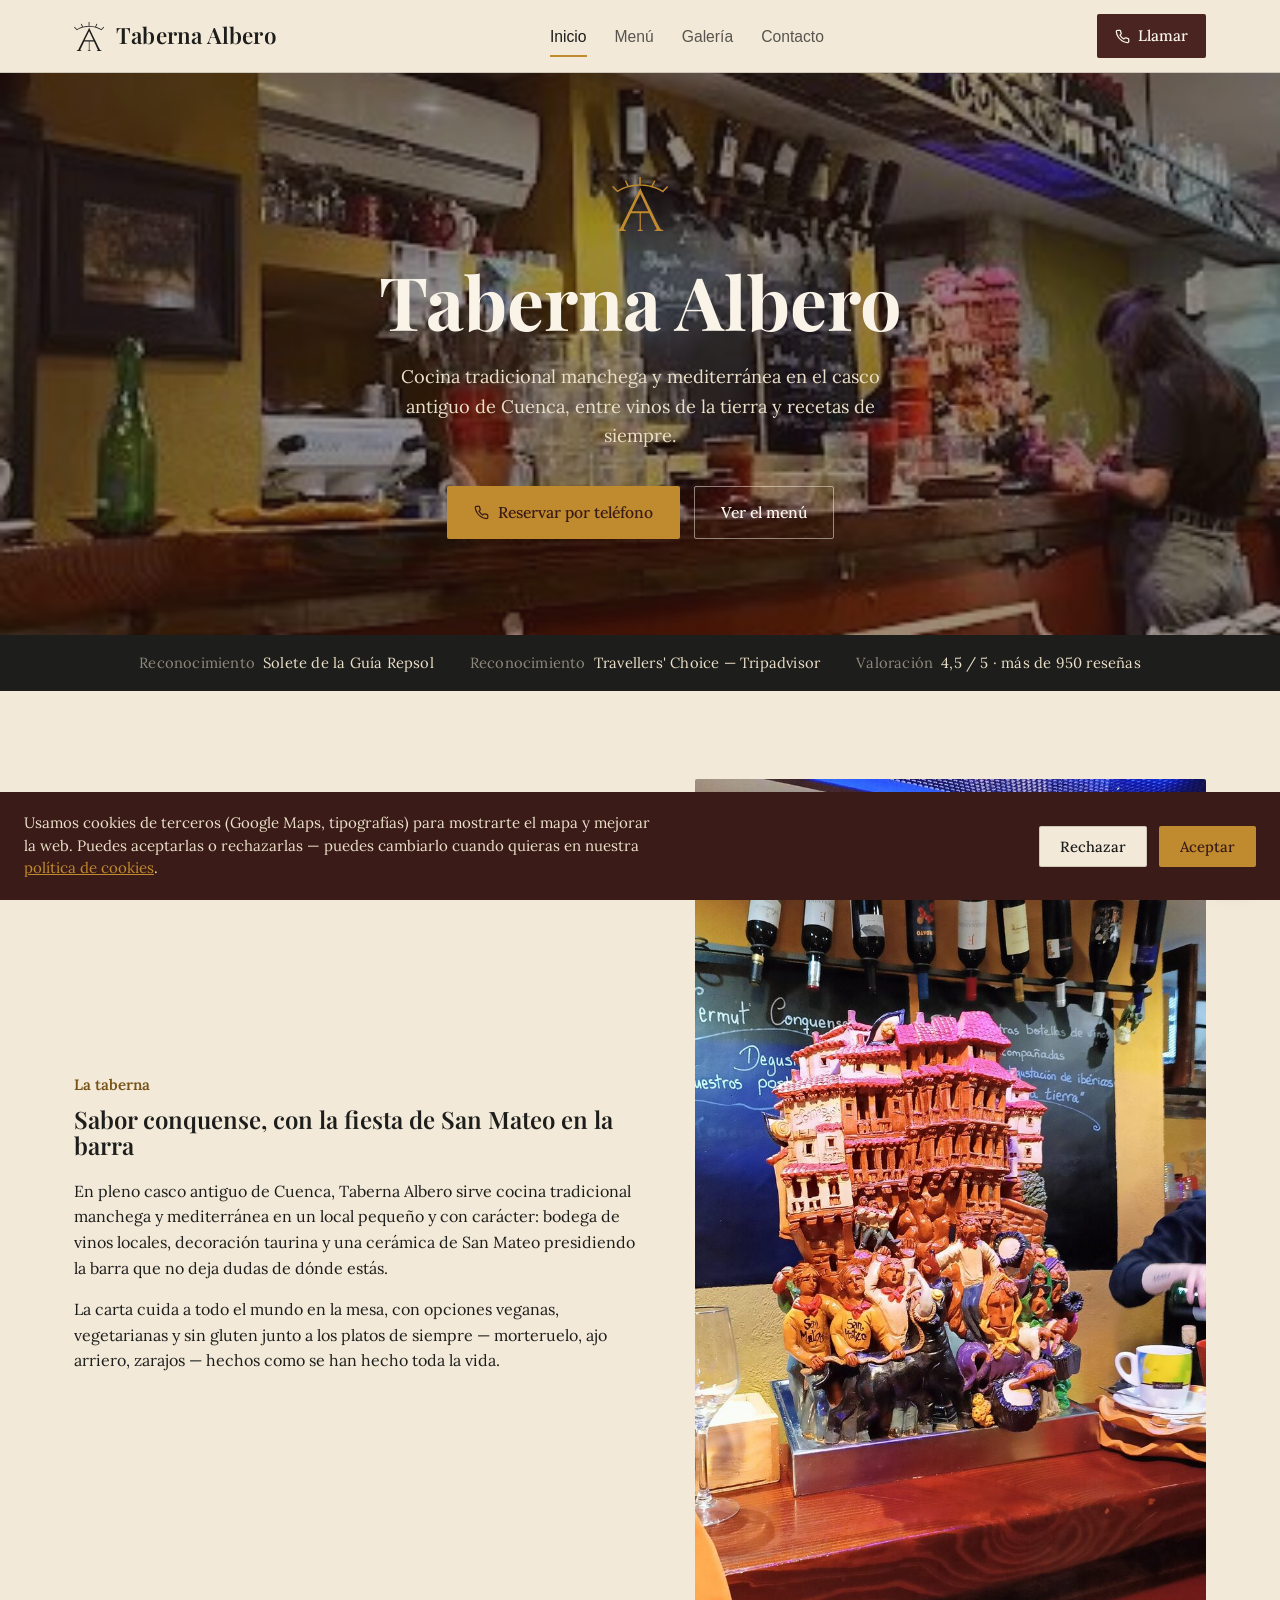
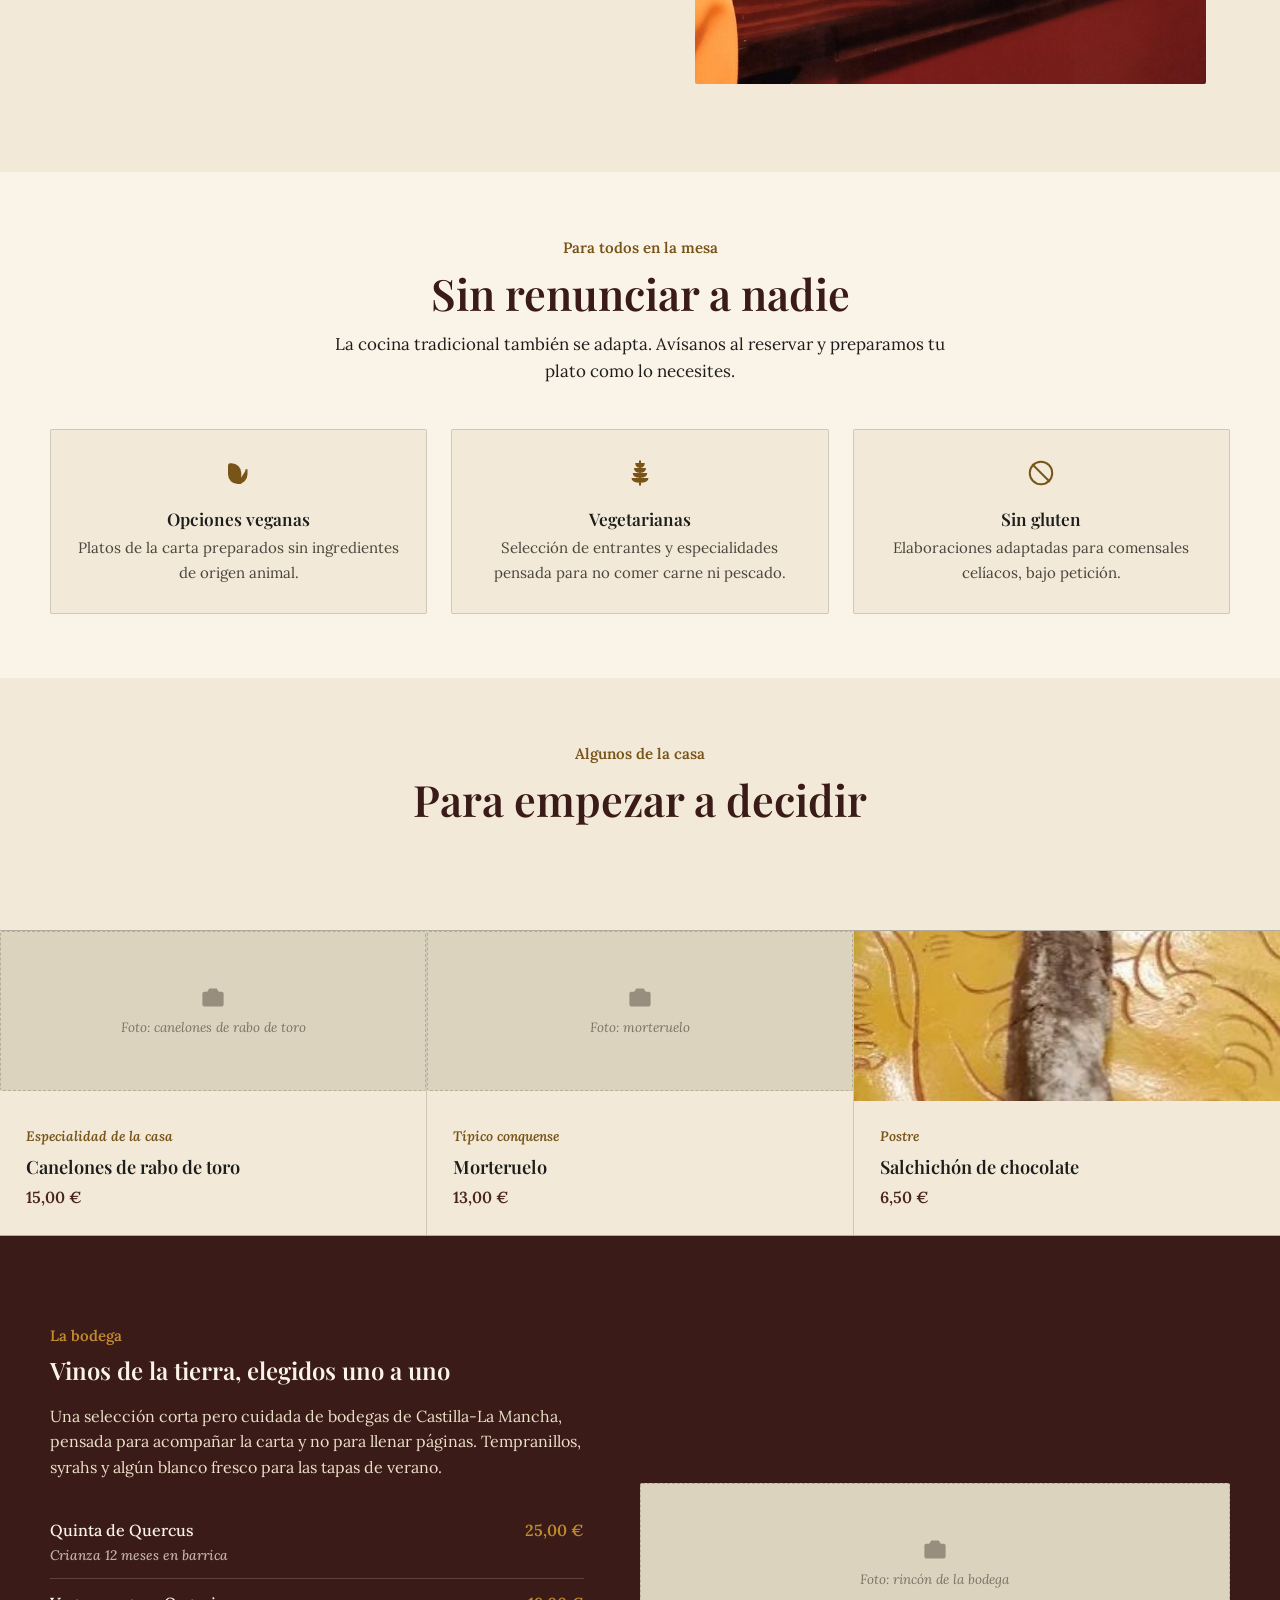
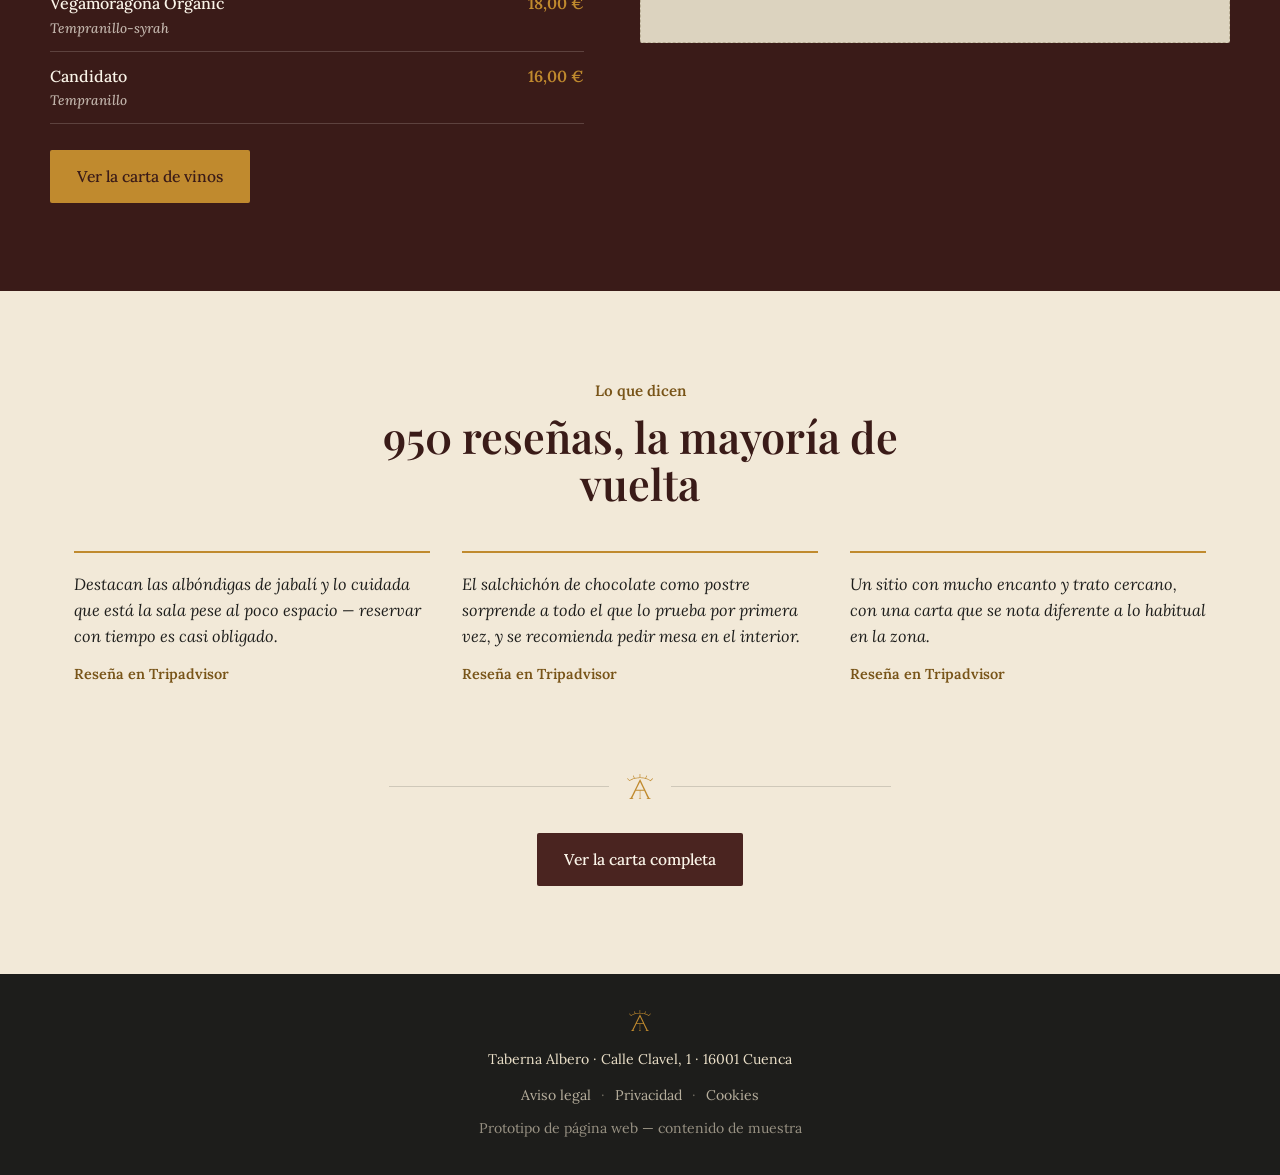
==== index.html @ 00985f01 "123" ====
<!DOCTYPE html>
<html lang="es">
<head>
<meta charset="UTF-8">
<meta name="viewport" content="width=device-width, initial-scale=1.0">
<title>Taberna Albero — Cocina manchega en Cuenca</title>
<meta name="description" content="Taberna Albero: cocina tradicional manchega y mediterránea en el casco antiguo de Cuenca. Solete Repsol y Travellers' Choice Tripadvisor.">

<link rel="icon" href="img/favicon.ico" sizes="any">
<link rel="icon" type="image/png" sizes="32x32" href="img/favicon-32.png">
<link rel="apple-touch-icon" sizes="180x180" href="img/apple-touch-icon.png">
<meta name="theme-color" content="#4A2420">

<meta property="og:type" content="website">
<meta property="og:site_name" content="Taberna Albero">
<meta property="og:title" content="Taberna Albero — Cocina manchega en Cuenca">
<meta property="og:description" content="Taberna Albero: cocina tradicional manchega y mediterránea en el casco antiguo de Cuenca. Solete Repsol y Travellers' Choice Tripadvisor.">
<meta property="og:image" content="img/bar-logo-cristal.jpg">
<meta property="og:url" content="https://tabernaalbero.es/index.html">
<meta name="twitter:card" content="summary_large_image">
<meta name="twitter:title" content="Taberna Albero — Cocina manchega en Cuenca">
<meta name="twitter:description" content="Taberna Albero: cocina tradicional manchega y mediterránea en el casco antiguo de Cuenca. Solete Repsol y Travellers' Choice Tripadvisor.">
<meta name="twitter:image" content="img/bar-logo-cristal.jpg">

<script type="application/ld+json">
{
  "@context": "https://schema.org",
  "@type": "Restaurant",
  "name": "Taberna Albero",
  "servesCuisine": ["Manchega", "Mediterránea", "Española"],
  "priceRange": "€€",
  "telephone": "+34659110956",
  "address": {
    "@type": "PostalAddress",
    "streetAddress": "Calle Clavel, 1",
    "addressLocality": "Cuenca",
    "postalCode": "16001",
    "addressCountry": "ES"
  },
  "aggregateRating": {
    "@type": "AggregateRating",
    "ratingValue": "4.5",
    "reviewCount": "950"
  },
  "openingHoursSpecification": [
    {"@type": "OpeningHoursSpecification", "dayOfWeek": "Friday", "opens": "20:00", "closes": "23:59"},
    {"@type": "OpeningHoursSpecification", "dayOfWeek": "Saturday", "opens": "12:00", "closes": "16:00"},
    {"@type": "OpeningHoursSpecification", "dayOfWeek": "Saturday", "opens": "20:00", "closes": "23:59"},
    {"@type": "OpeningHoursSpecification", "dayOfWeek": "Sunday", "opens": "12:00", "closes": "16:00"}
  ]
}
</script>

<link rel="preconnect" href="https://fonts.googleapis.com">
<link rel="preconnect" href="https://fonts.gstatic.com" crossorigin>
<link href="https://fonts.googleapis.com/css2?family=Playfair+Display:ital,wght@0,400;0,600;0,700;1,400;1,600&family=Lora:ital,wght@0,400;0,500;0,600;1,400&display=swap" rel="stylesheet">
<link rel="stylesheet" href="style.css">
</head>
<body>
<a class="skip-link" href="#main">Saltar al contenido</a>
<div class="loader" id="loader"><span class="loader-mark"><svg viewBox="0 0 927 889.61" xmlns="http://www.w3.org/2000/svg"><path d="M0,162l89,91,45-29,46-23,49-19,40-12,49-11,61-9,37-3,24-1h50l43,3,42,5,44,8,55,14,39,13,41,17,48,25,36,24,89-92-19-15-72,75h-2l-34-21-36-18-49-20-40-13,2-6,40-83-2-2-19-8-7,12-32,69-7,12-43-10-45-7-39-4-14-1-35-1V1l-1-1h-23l-1,122-51,2-46,5-42,7-33,8-7-12-37-80h-2l-20,10,40,89-41,12-38,15-52,26-28,18L19,147,0,162ZM820.96,869.26s-17.06-7.71-30-25.56c-15.56-21.46-148.08-292.05-324.92-663.66-174.41,356.8-303.47,616.3-319.95,646.83-6.16,11.4-17.21,29.01-37.44,40.3-10.32,5.77-19.82,8.1-25.17,9.13v13.31h144.52v-12.26c-12.41-3.03-20.98-7.59-26.61-11.35-1.68-1.12-2.22-1.59-2.61-1.96-9.47-9.1.39-34.12,4.94-44.49,36.43-74.5,72.86-149.01,109.29-223.52h142.14v259.73c-1.01,2.69-4.15,9.96-12,15.26-9.18,6.21-18.63,5.56-21.26,5.28v13.31h86.77v-12.62c-2.48.21-14.89,1.02-24.94-7.92-5.55-4.94-7.97-10.69-9-13.8v-259.27h137.28c64.27,135.34,109.94,230.68,117.36,242.98,1.13,1.87,5.43,8.56,3.91,16.19-1.23,6.19-5.73,10.14-8.12,12.23-9.2,8.07-20.51,8.64-24.94,8.61v13.11h144v-13.99c-5.49-.43-13.99-1.68-23.25-5.87ZM327,563.46l136.84-282.13,133.94,282.13h-270.78Z" fill="currentColor"/></svg></span></div>
<header>
  <div class="header-inner">
    <a href="index.html" class="brand">
      <span class="mark"><svg viewBox="0 0 927 889.61" xmlns="http://www.w3.org/2000/svg"><path d="M0,162l89,91,45-29,46-23,49-19,40-12,49-11,61-9,37-3,24-1h50l43,3,42,5,44,8,55,14,39,13,41,17,48,25,36,24,89-92-19-15-72,75h-2l-34-21-36-18-49-20-40-13,2-6,40-83-2-2-19-8-7,12-32,69-7,12-43-10-45-7-39-4-14-1-35-1V1l-1-1h-23l-1,122-51,2-46,5-42,7-33,8-7-12-37-80h-2l-20,10,40,89-41,12-38,15-52,26-28,18L19,147,0,162ZM820.96,869.26s-17.06-7.71-30-25.56c-15.56-21.46-148.08-292.05-324.92-663.66-174.41,356.8-303.47,616.3-319.95,646.83-6.16,11.4-17.21,29.01-37.44,40.3-10.32,5.77-19.82,8.1-25.17,9.13v13.31h144.52v-12.26c-12.41-3.03-20.98-7.59-26.61-11.35-1.68-1.12-2.22-1.59-2.61-1.96-9.47-9.1.39-34.12,4.94-44.49,36.43-74.5,72.86-149.01,109.29-223.52h142.14v259.73c-1.01,2.69-4.15,9.96-12,15.26-9.18,6.21-18.63,5.56-21.26,5.28v13.31h86.77v-12.62c-2.48.21-14.89,1.02-24.94-7.92-5.55-4.94-7.97-10.69-9-13.8v-259.27h137.28c64.27,135.34,109.94,230.68,117.36,242.98,1.13,1.87,5.43,8.56,3.91,16.19-1.23,6.19-5.73,10.14-8.12,12.23-9.2,8.07-20.51,8.64-24.94,8.61v13.11h144v-13.99c-5.49-.43-13.99-1.68-23.25-5.87ZM327,563.46l136.84-282.13,133.94,282.13h-270.78Z" fill="currentColor"/></svg></span>
      <span class="brand-name">Taberna Albero</span>
    </a>
    <button class="nav-toggle" aria-label="Menú">
      <svg viewBox="0 0 24 24" fill="none" stroke="currentColor" stroke-width="1.6"><line x1="3" y1="6" x2="21" y2="6"/><line x1="3" y1="12" x2="21" y2="12"/><line x1="3" y1="18" x2="21" y2="18"/></svg>
    </button>
    <nav class="links">
      <a href="index.html" class="active">Inicio</a>
      <a href="menu.html" class="">Menú</a>
      <a href="galeria.html" class="">Galería</a>
      <a href="contacto.html" class="">Contacto</a>
      <a href="tel:+34659110956" class="call-btn nav-call">
        <svg viewBox="0 0 24 24" fill="none" stroke="currentColor" stroke-width="2"><path d="M22 16.92v3a2 2 0 0 1-2.18 2 19.79 19.79 0 0 1-8.63-3.07 19.5 19.5 0 0 1-6-6 19.79 19.79 0 0 1-3.07-8.67A2 2 0 0 1 4.11 2h3a2 2 0 0 1 2 1.72c.127.96.362 1.903.7 2.81a2 2 0 0 1-.45 2.11L8.09 9.91a16 16 0 0 0 6 6l1.27-1.27a2 2 0 0 1 2.11-.45c.907.338 1.85.573 2.81.7A2 2 0 0 1 22 16.92z"/></svg>
        Llamar · 659 11 09 56
      </a>
    </nav>
    <a class="call-btn" href="tel:+34659110956">
      <svg viewBox="0 0 24 24" fill="none" stroke="currentColor" stroke-width="2"><path d="M22 16.92v3a2 2 0 0 1-2.18 2 19.79 19.79 0 0 1-8.63-3.07 19.5 19.5 0 0 1-6-6 19.79 19.79 0 0 1-3.07-8.67A2 2 0 0 1 4.11 2h3a2 2 0 0 1 2 1.72c.127.96.362 1.903.7 2.81a2 2 0 0 1-.45 2.11L8.09 9.91a16 16 0 0 0 6 6l1.27-1.27a2 2 0 0 1 2.11-.45c.907.338 1.85.573 2.81.7A2 2 0 0 1 22 16.92z"/></svg>
      Llamar
    </a>
  </div>
</header>

<a class="fab-call" href="tel:+34659110956" aria-label="Llamar a Taberna Albero">
  <svg viewBox="0 0 24 24" fill="none" stroke="currentColor" stroke-width="2"><path d="M22 16.92v3a2 2 0 0 1-2.18 2 19.79 19.79 0 0 1-8.63-3.07 19.5 19.5 0 0 1-6-6 19.79 19.79 0 0 1-3.07-8.67A2 2 0 0 1 4.11 2h3a2 2 0 0 1 2 1.72c.127.96.362 1.903.7 2.81a2 2 0 0 1-.45 2.11L8.09 9.91a16 16 0 0 0 6 6l1.27-1.27a2 2 0 0 1 2.11-.45c.907.338 1.85.573 2.81.7A2 2 0 0 1 22 16.92z"/></svg>
</a>
<main id="main">
<div class="hero">
  <img class="hero-photo" src="img/barra-amarilla.jpg" alt="Barra de Taberna Albero">
  <div class="hero-inner">
    <span class="mark"><svg viewBox="0 0 927 889.61" xmlns="http://www.w3.org/2000/svg"><path d="M0,162l89,91,45-29,46-23,49-19,40-12,49-11,61-9,37-3,24-1h50l43,3,42,5,44,8,55,14,39,13,41,17,48,25,36,24,89-92-19-15-72,75h-2l-34-21-36-18-49-20-40-13,2-6,40-83-2-2-19-8-7,12-32,69-7,12-43-10-45-7-39-4-14-1-35-1V1l-1-1h-23l-1,122-51,2-46,5-42,7-33,8-7-12-37-80h-2l-20,10,40,89-41,12-38,15-52,26-28,18L19,147,0,162ZM820.96,869.26s-17.06-7.71-30-25.56c-15.56-21.46-148.08-292.05-324.92-663.66-174.41,356.8-303.47,616.3-319.95,646.83-6.16,11.4-17.21,29.01-37.44,40.3-10.32,5.77-19.82,8.1-25.17,9.13v13.31h144.52v-12.26c-12.41-3.03-20.98-7.59-26.61-11.35-1.68-1.12-2.22-1.59-2.61-1.96-9.47-9.1.39-34.12,4.94-44.49,36.43-74.5,72.86-149.01,109.29-223.52h142.14v259.73c-1.01,2.69-4.15,9.96-12,15.26-9.18,6.21-18.63,5.56-21.26,5.28v13.31h86.77v-12.62c-2.48.21-14.89,1.02-24.94-7.92-5.55-4.94-7.97-10.69-9-13.8v-259.27h137.28c64.27,135.34,109.94,230.68,117.36,242.98,1.13,1.87,5.43,8.56,3.91,16.19-1.23,6.19-5.73,10.14-8.12,12.23-9.2,8.07-20.51,8.64-24.94,8.61v13.11h144v-13.99c-5.49-.43-13.99-1.68-23.25-5.87ZM327,563.46l136.84-282.13,133.94,282.13h-270.78Z" fill="currentColor"/></svg></span>
    <h1>Taberna Albero</h1>
    <p class="tagline">Cocina tradicional manchega y mediterránea en el casco antiguo de Cuenca, entre vinos de la tierra y recetas de siempre.</p>
    <div class="hero-ctas">
      <a class="btn btn-primary" href="tel:+34659110956">
        <svg viewBox="0 0 24 24" fill="none" stroke="currentColor" stroke-width="2"><path d="M22 16.92v3a2 2 0 0 1-2.18 2 19.79 19.79 0 0 1-8.63-3.07 19.5 19.5 0 0 1-6-6 19.79 19.79 0 0 1-3.07-8.67A2 2 0 0 1 4.11 2h3a2 2 0 0 1 2 1.72c.127.96.362 1.903.7 2.81a2 2 0 0 1-.45 2.11L8.09 9.91a16 16 0 0 0 6 6l1.27-1.27a2 2 0 0 1 2.11-.45c.907.338 1.85.573 2.81.7A2 2 0 0 1 22 16.92z"/></svg>
        Reservar por teléfono
      </a>
      <a class="btn btn-ghost" href="menu.html">Ver el menú</a>
    </div>
  </div>
</div>

<div class="awards-strip">
  <div class="row">
    <div><span>Reconocimiento</span>Solete de la Guía Repsol</div>
    <div><span>Reconocimiento</span>Travellers' Choice — Tripadvisor</div>
    <div><span>Valoración</span>4,5 / 5 · más de 950 reseñas</div>
  </div>
</div>

<div class="section">
  <div class="about-grid">
    <div>
      <div class="kicker">La taberna</div>
      <h2 style="margin-bottom:20px;">Sabor conquense, con la fiesta de San Mateo en la barra</h2>
      <p style="margin-bottom:16px;">En pleno casco antiguo de Cuenca, Taberna Albero sirve cocina tradicional manchega y mediterránea en un local pequeño y con carácter: bodega de vinos locales, decoración taurina y una cerámica de San Mateo presidiendo la barra que no deja dudas de dónde estás.</p>
      <p>La carta cuida a todo el mundo en la mesa, con opciones veganas, vegetarianas y sin gluten junto a los platos de siempre — morteruelo, ajo arriero, zarajos — hechos como se han hecho toda la vida.</p>
    </div>
    <img src="img/escultura-sanmateo.jpg" alt="Cerámica de los Sanmateos en la barra de Taberna Albero">
  </div>
</div>

<div class="section tight alt" style="max-width:none;">
  <div style="max-width:1180px; margin:0 auto;">
    <div class="section-head center">
      <div class="kicker">Para todos en la mesa</div>
      <h2>Sin renunciar a nadie</h2>
      <p style="margin-left:auto;margin-right:auto;">La cocina tradicional también se adapta. Avísanos al reservar y preparamos tu plato como lo necesites.</p>
    </div>
    <div class="diet-grid">
      <div class="diet-card">
        <span class="mark"><svg viewBox="0 0 24 24" fill="none" stroke="currentColor" stroke-width="1.6"><path d="M11 20A7 7 0 0 1 4 13V6a1 1 0 0 1 1-1h1a7 7 0 0 1 7 7v8Z"/><path d="M11 20A7 7 0 0 0 18 13v-4"/></svg></span>
        <h3>Opciones veganas</h3>
        <p>Platos de la carta preparados sin ingredientes de origen animal.</p>
      </div>
      <div class="diet-card">
        <span class="mark"><svg viewBox="0 0 24 24" fill="none" stroke="currentColor" stroke-width="1.6"><path d="M12 2v20M9 4c0 2 1.5 3 3 3s3-1 3-3M8 8c0 2 1.5 3 4 3s4-1 4-3M7 12c0 2 2 3 5 3s5-1 5-3M6 16c0 2 2.5 3 6 3s6-1 6-3"/></svg></span>
        <h3>Vegetarianas</h3>
        <p>Selección de entrantes y especialidades pensada para no comer carne ni pescado.</p>
      </div>
      <div class="diet-card">
        <span class="mark"><svg viewBox="0 0 24 24" fill="none" stroke="currentColor" stroke-width="1.6"><circle cx="12" cy="12" r="9"/><line x1="5" y1="5" x2="19" y2="19"/></svg></span>
        <h3>Sin gluten</h3>
        <p>Elaboraciones adaptadas para comensales celíacos, bajo petición.</p>
      </div>
    </div>
  </div>
</div>

<div class="section tight" style="text-align:center;">
  <div class="section-head center">
    <div class="kicker">Algunos de la casa</div>
    <h2>Para empezar a decidir</h2>
  </div>
</div>
<div class="dish-grid">
  <div class="dish">
    <div class="dish-photo"><div class="ph "><span class="mark" style="width:26px;height:25px;"><svg viewBox="0 0 24 24" fill="none" stroke="currentColor" stroke-width="1.6"><path d="M4 8h3l2-3h6l2 3h3a1 1 0 0 1 1 1v10a1 1 0 0 1-1 1H4a1 1 0 0 1-1-1V9a1 1 0 0 1 1-1z"/><circle cx="12" cy="14" r="3.5"/></svg></span><span>Foto: canelones de rabo de toro</span></div></div>
    <div class="dish-body">
      <div class="cat">Especialidad de la casa</div>
      <h3>Canelones de rabo de toro</h3>
      <div class="price">15,00 €</div>
    </div>
  </div>
  <div class="dish">
    <div class="dish-photo"><div class="ph "><span class="mark" style="width:26px;height:25px;"><svg viewBox="0 0 24 24" fill="none" stroke="currentColor" stroke-width="1.6"><path d="M4 8h3l2-3h6l2 3h3a1 1 0 0 1 1 1v10a1 1 0 0 1-1 1H4a1 1 0 0 1-1-1V9a1 1 0 0 1 1-1z"/><circle cx="12" cy="14" r="3.5"/></svg></span><span>Foto: morteruelo</span></div></div>
    <div class="dish-body">
      <div class="cat">Típico conquense</div>
      <h3>Morteruelo</h3>
      <div class="price">13,00 €</div>
    </div>
  </div>
  <div class="dish">
    <div class="dish-photo"><img src="img/salchichon-postre.jpg" alt="Salchichón de chocolate" style="height:100%;width:100%;object-fit:cover;"></div>
    <div class="dish-body">
      <div class="cat">Postre</div>
      <h3>Salchichón de chocolate</h3>
      <div class="price">6,50 €</div>
    </div>
  </div>
</div>

<div class="section bodega" style="max-width:none;">
  <div style="max-width:1180px; margin:0 auto;">
    <div class="about-grid reverse">
      <div class="media"><div class="ph "><span class="mark" style="width:26px;height:25px;"><svg viewBox="0 0 24 24" fill="none" stroke="currentColor" stroke-width="1.6"><path d="M4 8h3l2-3h6l2 3h3a1 1 0 0 1 1 1v10a1 1 0 0 1-1 1H4a1 1 0 0 1-1-1V9a1 1 0 0 1 1-1z"/><circle cx="12" cy="14" r="3.5"/></svg></span><span>Foto: rincón de la bodega</span></div></div>
      <div>
        <div class="kicker">La bodega</div>
        <h2 style="margin-bottom:20px;">Vinos de la tierra, elegidos uno a uno</h2>
        <p style="margin-bottom:16px;">Una selección corta pero cuidada de bodegas de Castilla-La Mancha, pensada para acompañar la carta y no para llenar páginas. Tempranillos, syrahs y algún blanco fresco para las tapas de verano.</p>
        <div class="wine-list">
          <div class="wine-row"><span class="name">Quinta de Quercus<span class="grape">Crianza 12 meses en barrica</span></span><span class="price">25,00 €</span></div>
          <div class="wine-row"><span class="name">Vegamoragona Organic<span class="grape">Tempranillo-syrah</span></span><span class="price">18,00 €</span></div>
          <div class="wine-row"><span class="name">Candidato<span class="grape">Tempranillo</span></span><span class="price">16,00 €</span></div>
        </div>
        <a class="btn btn-primary" style="margin-top:26px;" href="menu.html#vinos">Ver la carta de vinos</a>
      </div>
    </div>
  </div>
</div>

<div class="section">
  <div class="section-head center">
    <div class="kicker">Lo que dicen</div>
    <h2>950 reseñas, la mayoría de vuelta</h2>
  </div>
  <div class="testi-grid">
    <div class="testi">
      <p>Destacan las albóndigas de jabalí y lo cuidada que está la sala pese al poco espacio — reservar con tiempo es casi obligado.</p>
      <div class="who">Reseña en Tripadvisor</div>
    </div>
    <div class="testi">
      <p>El salchichón de chocolate como postre sorprende a todo el que lo prueba por primera vez, y se recomienda pedir mesa en el interior.</p>
      <div class="who">Reseña en Tripadvisor</div>
    </div>
    <div class="testi">
      <p>Un sitio con mucho encanto y trato cercano, con una carta que se nota diferente a lo habitual en la zona.</p>
      <div class="who">Reseña en Tripadvisor</div>
    </div>
  </div>
</div>

<div class="section" style="text-align:center; padding-top:0;">
  <div class="divider-mark" style="margin-bottom:34px;">
    <span class="line"></span><span class="mark"><svg viewBox="0 0 927 889.61" xmlns="http://www.w3.org/2000/svg"><path d="M0,162l89,91,45-29,46-23,49-19,40-12,49-11,61-9,37-3,24-1h50l43,3,42,5,44,8,55,14,39,13,41,17,48,25,36,24,89-92-19-15-72,75h-2l-34-21-36-18-49-20-40-13,2-6,40-83-2-2-19-8-7,12-32,69-7,12-43-10-45-7-39-4-14-1-35-1V1l-1-1h-23l-1,122-51,2-46,5-42,7-33,8-7-12-37-80h-2l-20,10,40,89-41,12-38,15-52,26-28,18L19,147,0,162ZM820.96,869.26s-17.06-7.71-30-25.56c-15.56-21.46-148.08-292.05-324.92-663.66-174.41,356.8-303.47,616.3-319.95,646.83-6.16,11.4-17.21,29.01-37.44,40.3-10.32,5.77-19.82,8.1-25.17,9.13v13.31h144.52v-12.26c-12.41-3.03-20.98-7.59-26.61-11.35-1.68-1.12-2.22-1.59-2.61-1.96-9.47-9.1.39-34.12,4.94-44.49,36.43-74.5,72.86-149.01,109.29-223.52h142.14v259.73c-1.01,2.69-4.15,9.96-12,15.26-9.18,6.21-18.63,5.56-21.26,5.28v13.31h86.77v-12.62c-2.48.21-14.89,1.02-24.94-7.92-5.55-4.94-7.97-10.69-9-13.8v-259.27h137.28c64.27,135.34,109.94,230.68,117.36,242.98,1.13,1.87,5.43,8.56,3.91,16.19-1.23,6.19-5.73,10.14-8.12,12.23-9.2,8.07-20.51,8.64-24.94,8.61v13.11h144v-13.99c-5.49-.43-13.99-1.68-23.25-5.87ZM327,563.46l136.84-282.13,133.94,282.13h-270.78Z" fill="currentColor"/></svg></span><span class="line"></span>
  </div>
  <a class="btn btn-wine" href="menu.html">Ver la carta completa</a>
</div>
</main><footer>
  <span class="mark"><svg viewBox="0 0 927 889.61" xmlns="http://www.w3.org/2000/svg"><path d="M0,162l89,91,45-29,46-23,49-19,40-12,49-11,61-9,37-3,24-1h50l43,3,42,5,44,8,55,14,39,13,41,17,48,25,36,24,89-92-19-15-72,75h-2l-34-21-36-18-49-20-40-13,2-6,40-83-2-2-19-8-7,12-32,69-7,12-43-10-45-7-39-4-14-1-35-1V1l-1-1h-23l-1,122-51,2-46,5-42,7-33,8-7-12-37-80h-2l-20,10,40,89-41,12-38,15-52,26-28,18L19,147,0,162ZM820.96,869.26s-17.06-7.71-30-25.56c-15.56-21.46-148.08-292.05-324.92-663.66-174.41,356.8-303.47,616.3-319.95,646.83-6.16,11.4-17.21,29.01-37.44,40.3-10.32,5.77-19.82,8.1-25.17,9.13v13.31h144.52v-12.26c-12.41-3.03-20.98-7.59-26.61-11.35-1.68-1.12-2.22-1.59-2.61-1.96-9.47-9.1.39-34.12,4.94-44.49,36.43-74.5,72.86-149.01,109.29-223.52h142.14v259.73c-1.01,2.69-4.15,9.96-12,15.26-9.18,6.21-18.63,5.56-21.26,5.28v13.31h86.77v-12.62c-2.48.21-14.89,1.02-24.94-7.92-5.55-4.94-7.97-10.69-9-13.8v-259.27h137.28c64.27,135.34,109.94,230.68,117.36,242.98,1.13,1.87,5.43,8.56,3.91,16.19-1.23,6.19-5.73,10.14-8.12,12.23-9.2,8.07-20.51,8.64-24.94,8.61v13.11h144v-13.99c-5.49-.43-13.99-1.68-23.25-5.87ZM327,563.46l136.84-282.13,133.94,282.13h-270.78Z" fill="currentColor"/></svg></span>
  <div>Taberna Albero · Calle Clavel, 1 · 16001 Cuenca</div>
  <div class="footer-legal">
    <a href="aviso-legal.html">Aviso legal</a>
    <span>·</span>
    <a href="privacidad.html">Privacidad</a>
    <span>·</span>
    <a href="cookies.html">Cookies</a>
  </div>
  <div style="margin-top:10px; opacity:.6;">Prototipo de página web — contenido de muestra</div>
</footer>

<div class="cookie-banner" id="cookie-banner">
  <p>Usamos cookies de terceros (Google Maps, tipografías) para mostrarte el mapa y mejorar la web. Puedes aceptarlas o rechazarlas — puedes cambiarlo cuando quieras en nuestra <a href="cookies.html">política de cookies</a>.</p>
  <div class="cookie-actions">
    <button class="btn btn-ghost-dark" id="cookie-reject">Rechazar</button>
    <button class="btn btn-primary" id="cookie-accept">Aceptar</button>
  </div>
</div>

<script src="script.js"></script>
</body>
</html>
---- style.css ----
:root{
  --sand:#F2E9D8;
  --sand-2:#EADFC8;
  --ochre:#C08A2E;
  --ochre-dark:#785418;
  --wine:#4A2420;
  --wine-2:#3A1B18;
  --tile:#34526F;
  --ink:#1D1D1B;
  --cream:#FAF4E8;
  --line: rgba(29,29,27,0.16);
  --ph-bg:#DCD3BF;
  --ph-text:#7A7263;
}
*{box-sizing:border-box;}
html{scroll-behavior:smooth;}
body{
  margin:0;
  background:var(--sand);
  color:var(--ink);
  font-family:'Lora', serif;
  font-size:16px;
  line-height:1.6;
}
h1,h2,h3,.display{
  font-family:'Playfair Display', serif;
  font-weight:600;
  line-height:1.08;
  margin:0;
}
a{color:inherit;}
img{max-width:100%;display:block;}
.mark{display:inline-block;}
.mark svg{display:block;height:100%;width:auto;}
.mark path{fill:currentColor;}

/* ---------- Skip link ---------- */
.skip-link{
  position:absolute; left:12px; top:-60px; z-index:400;
  background:var(--ochre); color:var(--wine-2); padding:12px 18px;
  border-radius:2px; text-decoration:none; font-weight:600;
  transition:top .15s ease;
}
.skip-link:focus{top:12px;}

/* ---------- Page loader ---------- */
.loader{
  position:fixed; inset:0; z-index:300;
  background:var(--wine-2);
  display:flex; align-items:center; justify-content:center;
  transition:opacity .5s ease, visibility 0s linear .5s;
}
.loader.hide{opacity:0; visibility:hidden;}
.loader-mark{
  width:74px; height:71px; color:var(--ochre);
  opacity:0; transform:scale(.82);
  animation:loaderIn .8s cubic-bezier(.2,.8,.2,1) forwards;
}
@keyframes loaderIn{
  0%{opacity:0; transform:scale(.82);}
  65%{opacity:1; transform:scale(1.04);}
  100%{opacity:1; transform:scale(1);}
}
@media (prefers-reduced-motion: reduce){
  .loader-mark{animation:none; opacity:1; transform:none;}
  .loader{transition:opacity .2s linear, visibility 0s linear .2s;}
}

/* ---------- Placeholder photos ---------- */
.ph{
  background:var(--ph-bg);
  border:1px dashed #B9AE95;
  display:flex; flex-direction:column; align-items:center; justify-content:center;
  gap:8px;
  color:var(--ph-text); font-size:0.84rem; text-align:center; padding:18px;
  border-radius:2px;
  min-height:160px;
}
.ph svg{width:26px;height:26px; opacity:.7;}
.ph span{font-style:italic;}

/* ---------- Header ---------- */
header{
  position:sticky; top:0; z-index:50;
  background:var(--sand);
  border-bottom:1px solid var(--line);
}
.header-inner{
  max-width:1180px; margin:0 auto;
  display:flex; align-items:center; justify-content:space-between;
  padding:14px 24px;
  gap:16px;
}
.brand{display:flex; align-items:center; gap:12px; text-decoration:none; color:var(--ink);}
.brand .mark{width:30px; height:29px; color:var(--ink);}
.brand-name{font-family:'Playfair Display', serif; font-weight:600; font-size:1.4rem; letter-spacing:0.2px; white-space:nowrap;}
nav{display:flex; align-items:center; gap:28px;}
nav a{
  font-family:'Work Sans', sans-serif;
  font-size:0.98rem;
  color:var(--ink); opacity:0.72;
  text-decoration:none;
  padding:6px 0; position:relative;
}
nav a.active{opacity:1;}
nav a.active::after{
  content:""; position:absolute; left:0; right:0; bottom:-2px; height:2px; background:var(--ochre);
}
nav.links .nav-call{display:none;}
.call-btn{
  display:flex; align-items:center; gap:8px;
  background:var(--wine); color:var(--cream);
  padding:10px 18px; border-radius:2px;
  text-decoration:none; font-size:0.95rem; font-weight:500;
  white-space:nowrap;
  transition:background .15s ease;
}
.call-btn:hover{background:var(--wine-2);}
.call-btn svg{width:15px; height:15px; flex:none;}
.nav-toggle{display:none; background:none; border:none; cursor:pointer; padding:4px;}
.nav-toggle svg{width:24px;height:24px;}

@media (max-width:820px){
  nav.links{
    position:absolute; top:100%; left:0; right:0; background:var(--sand);
    flex-direction:column; align-items:flex-start; gap:0;
    padding:8px 24px 20px; border-bottom:1px solid var(--line);
    transform:translateY(-8px); opacity:0; pointer-events:none;
    transition:opacity .15s ease, transform .15s ease;
    z-index:40;
  }
  nav.links.open{opacity:1; transform:translateY(0); pointer-events:auto;}
  nav.links a{padding:10px 0; width:100%; text-align:left; opacity:0.8;}
  .nav-toggle{display:block; margin-left:auto;}
  .header-inner{padding:12px 14px; gap:8px;}
  .brand-name{font-size:1.1rem;}
  .call-btn{display:none;}
  nav.links .nav-call{
    display:flex; opacity:1; width:auto; align-self:flex-start;
    margin-top:12px; padding:11px 20px;
  }
}
@media (max-width:380px){
  .brand-name{display:none;}
}

/* ---------- Floating call button ---------- */
.fab-call{
  position:fixed; right:20px; bottom:20px; z-index:70;
  width:58px; height:58px; border-radius:50%;
  background:var(--wine); color:var(--cream);
  display:flex; align-items:center; justify-content:center;
  box-shadow:0 8px 20px rgba(29,20,10,.35);
  text-decoration:none;
  transition:background .15s ease, transform .15s ease;
}
.fab-call:hover{background:var(--wine-2); transform:translateY(-2px);}
.fab-call svg{width:24px;height:24px;}
@media (max-width:820px){
  .fab-call{right:16px; bottom:16px; width:54px; height:54px;}
}

/* ---------- Hero ---------- */
.hero{
  position:relative;
  background:linear-gradient(180deg, rgba(29,20,10,.42), rgba(29,20,10,.62)), var(--wine-2);
  color:var(--cream);
  overflow:hidden;
}
.hero img.hero-photo{
  position:absolute; inset:0; width:100%; height:100%; object-fit:cover; z-index:0;
  opacity:0.55;
}
.hero-inner{
  position:relative; z-index:1;
  max-width:900px; margin:0 auto; padding:104px 24px 96px;
  text-align:center;
}
.hero .mark{width:56px; height:54px; color:var(--ochre); margin:0 auto 22px;}
.hero h1{
  font-size:clamp(2.6rem, 6.4vw, 4.6rem);
  font-weight:700;
  color:var(--cream);
}
.hero p.tagline{
  max-width:520px; margin:22px auto 0;
  font-size:1.14rem; color:var(--sand-2);
}
.hero-ctas{display:flex; gap:14px; justify-content:center; margin-top:36px; flex-wrap:wrap;}
.btn{
  display:inline-flex; align-items:center; gap:9px;
  padding:13px 26px; text-decoration:none;
  font-size:0.98rem; font-weight:500; border-radius:2px;
  border:1px solid transparent;
}
.btn-primary{background:var(--ochre); color:var(--wine-2);}
.btn-primary:hover{background:#D19A3A;}
.btn-wine{background:var(--wine); color:var(--cream);}
.btn-wine:hover{background:var(--wine-2);}
.btn-ghost{border-color:rgba(250,244,232,.5); color:var(--cream);}
.btn-ghost:hover{border-color:var(--cream);}
.btn svg{width:15px;height:15px;}

.awards-strip{
  background:var(--ink); color:var(--sand-2);
  padding:16px 24px;
}
.awards-strip .row{
  max-width:1180px; margin:0 auto;
  display:flex; gap:36px; flex-wrap:wrap; justify-content:center;
  font-size:0.92rem; letter-spacing:.2px;
}
.awards-strip .row span{opacity:.55; margin-right:8px;}

/* ---------- Generic section ---------- */
.section{max-width:1180px; margin:0 auto; padding:88px 24px;}
.section.tight{padding-top:64px; padding-bottom:64px;}
.section.alt{background:var(--cream);}
.section-full-alt{background:var(--cream);}
.section-head{max-width:640px; margin:0 0 44px;}
.section-head.center{margin:0 auto 44px; text-align:center;}
.kicker{font-size:0.94rem; color:var(--ochre-dark); font-weight:600; margin-bottom:10px;}
.section-head h2{font-size:clamp(1.9rem, 3.6vw, 2.7rem); color:var(--wine-2);}
.section-head p{margin-top:14px; font-size:1.06rem; max-width:56ch;}

.about-grid{
  display:grid; grid-template-columns:1.05fr 0.95fr; gap:56px; align-items:center;
}
.about-grid img, .about-grid .ph{border-radius:2px;}
@media (max-width:860px){ .about-grid{grid-template-columns:1fr;} }

.about-grid.reverse{grid-template-columns:0.95fr 1.05fr;}
.about-grid.reverse .media{order:2;}
@media (max-width:860px){ .about-grid.reverse .media{order:initial;} }

.divider-mark{
  display:flex; align-items:center; justify-content:center; gap:18px;
  color:var(--ochre); margin:0 auto;
}
.divider-mark .line{height:1px; background:var(--line); flex:1; max-width:220px;}
.divider-mark .mark{width:26px; height:25px;}

/* Dish highlight strip */
.dish-grid{
  display:grid; grid-template-columns:repeat(3,1fr); gap:1px;
  background:var(--line);
  border-top:1px solid var(--line); border-bottom:1px solid var(--line);
}
.dish-grid .dish{background:var(--sand);}
.dish .dish-photo{height:170px;}
.dish .dish-photo img, .dish .dish-photo.ph{height:100%; width:100%; object-fit:cover; border-radius:0; min-height:0;}
.dish .dish-body{padding:24px 26px;}
.dish .cat{font-size:0.86rem; font-style:italic; color:var(--ochre-dark); font-weight:600; margin-bottom:10px;}
.dish h3{font-weight:600; font-size:1.14rem; margin-bottom:8px;}
.dish .price{color:var(--wine); font-weight:600;}
@media (max-width:760px){ .dish-grid{grid-template-columns:1fr;} }

/* Dietary options */
.diet-grid{display:grid; grid-template-columns:repeat(3,1fr); gap:24px;}
.diet-card{background:var(--sand); border:1px solid var(--line); padding:28px 24px; text-align:center; border-radius:2px;}
.diet-card svg{width:30px;height:30px; color:var(--ochre-dark); margin-bottom:14px;}
.diet-card h3{font-weight:600; font-size:1.08rem; margin-bottom:8px;}
.diet-card p{font-size:0.94rem; margin:0; color:#4a453d;}
@media (max-width:760px){ .diet-grid{grid-template-columns:1fr;} }

/* Testimonials */
.testi-grid{display:grid; grid-template-columns:repeat(3,1fr); gap:32px;}
.testi{border-top:2px solid var(--ochre); padding-top:18px;}
.testi p{font-size:1.02rem; font-style:italic; margin:0 0 14px;}
.testi .who{font-size:0.9rem; color:var(--ochre-dark); font-weight:600;}
@media (max-width:820px){ .testi-grid{grid-template-columns:1fr; gap:36px;} }

/* Bodega */
.bodega{background:var(--wine-2); color:var(--cream);}
.bodega .section-head h2{color:var(--cream);}
.bodega .kicker{color:var(--ochre);}
.bodega .about-grid p{color:var(--sand-2);}
.wine-list{margin-top:26px;}
.wine-row{display:flex; justify-content:space-between; gap:16px; padding:12px 0; border-bottom:1px solid rgba(250,244,232,.18);}
.wine-row .name{font-weight:500;}
.wine-row .grape{display:block; font-size:0.86rem; font-style:italic; opacity:.7;}
.wine-row .price{color:var(--ochre); font-weight:600; white-space:nowrap;}

/* ---------- Menu page ---------- */
.menu-hero{background:var(--wine-2); color:var(--cream); padding:64px 24px 48px; text-align:center;}
.menu-hero h1{font-size:clamp(2.2rem,5vw,3.2rem); color:var(--cream);}
.menu-hero p{color:var(--sand-2); margin-top:12px;}
.menu-jump{
  position:sticky; top:65px; z-index:30;
  background:var(--sand); border-bottom:1px solid var(--line);
  display:flex; gap:26px; overflow-x:auto;
  padding:16px 24px; max-width:900px; margin:0 auto;
  scrollbar-width:none;
}
.menu-jump::-webkit-scrollbar{display:none;}
.menu-jump a{
  text-decoration:none; color:var(--ink); opacity:.7; white-space:nowrap; font-size:0.94rem;
  border-bottom:2px solid transparent; padding-bottom:2px;
}
.menu-jump a.active{opacity:1; border-color:var(--ochre); color:var(--wine);}
.menu-wrap{max-width:900px; margin:0 auto; padding:56px 24px 100px;}
.menu-cat{margin-bottom:56px;}
.menu-cat:last-child{margin-bottom:0;}
.menu-cat-head{
  display:flex; align-items:baseline; gap:16px; margin-bottom:22px;
  border-bottom:2px solid var(--ink); padding-bottom:10px;
}
.menu-cat-head h2{font-size:1.6rem; color:var(--wine);}
.menu-item{
  display:flex; justify-content:space-between; gap:20px;
  padding:15px 0; border-bottom:1px solid var(--line);
}
.menu-item:last-child{border-bottom:none;}
.menu-item .name{font-weight:500;}
.menu-item .note{display:block; font-size:0.88rem; color:#5b5650; margin-top:3px; font-style:italic;}
.menu-item .price{white-space:nowrap; font-weight:600; color:var(--wine);}
.menu-photos{
  display:grid; grid-template-columns:repeat(3,1fr); gap:14px; margin:56px 0 8px;
}
.menu-photos img, .menu-photos .ph{border-radius:2px; height:220px; aspect-ratio:1/1; object-fit:cover;}
@media (max-width:640px){ .menu-photos{grid-template-columns:1fr 1fr;} }

/* ---------- Gallery ---------- */
.gallery-hero{padding:64px 24px 8px; text-align:center;}
.gallery-hero p{color:#4a453d; margin-top:10px;}
.gallery-grid{
  max-width:1180px; margin:0 auto; padding:40px 24px 100px;
  columns:3 260px; column-gap:14px;
}
.gallery-grid img, .gallery-grid .ph{width:100%; margin-bottom:14px; border-radius:2px; break-inside:avoid;}
.gallery-grid .ph{min-height:220px;}
@media (max-width:640px){ .gallery-grid{columns:2 160px;} }

/* ---------- Contact ---------- */
.contact-wrap{max-width:1180px; margin:0 auto; padding:76px 24px 100px;}
.contact-grid{display:grid; grid-template-columns:0.9fr 1.1fr; gap:64px;}
@media (max-width:860px){ .contact-grid{grid-template-columns:1fr; gap:44px;} }
.info-block{margin-bottom:34px;}
.info-block:last-child{margin-bottom:0;}
.info-block .label{font-size:0.86rem; font-style:italic; color:var(--ochre-dark); font-weight:600; margin-bottom:8px;}
.info-block .value{font-size:1.14rem;}
.hours-row{display:flex; justify-content:space-between; padding:8px 0; border-bottom:1px solid var(--line); font-size:0.98rem;}
.hours-row:last-child{border-bottom:none;}
.hours-row .day{font-weight:500;}
.hours-row .closed{color:#68625A;}
.map-frame{border:0; width:100%; height:100%; min-height:360px; border-radius:2px; filter:grayscale(0.15) sepia(0.08);}
.map-slot{min-height:360px; height:100%; border-radius:2px; overflow:hidden;}
.map-fallback{
  height:100%; min-height:360px; background:var(--cream); border:1px dashed #B9AE95; border-radius:2px;
  display:flex; flex-direction:column; align-items:center; justify-content:center; text-align:center;
  gap:14px; padding:30px;
}
.map-fallback p{max-width:34ch; margin:0; color:#4a453d;}
.map-fallback .btn-ghost-dark{margin-left:0;}
.btn-ghost-dark{background:var(--sand); border:1px solid var(--line); color:var(--ink); cursor:pointer;}
.btn-ghost-dark:hover{background:var(--sand-2);}
button.btn{font-family:inherit; cursor:pointer;}

/* ---------- Cookie banner ---------- */
.cookie-banner{
  position:fixed; left:0; right:0; bottom:0; z-index:150;
  background:var(--wine-2); color:var(--sand-2);
  padding:20px 24px; display:flex; align-items:center; gap:24px; flex-wrap:wrap;
  justify-content:space-between;
  transform:translateY(100%); transition:transform .35s ease;
}
.cookie-banner.show{transform:translateY(0);}
.cookie-banner p{margin:0; max-width:640px; font-size:0.94rem; line-height:1.5;}
.cookie-banner a{color:var(--ochre); text-decoration:underline;}
.cookie-actions{display:flex; gap:12px; flex:none;}
.cookie-actions .btn{padding:10px 20px; font-size:0.92rem;}
@media (max-width:640px){
  .cookie-banner{padding:18px 18px 20px; flex-direction:column; align-items:stretch;}
  .cookie-actions{justify-content:stretch;}
  .cookie-actions .btn{flex:1; justify-content:center;}
}

/* ---------- Footer legal row ---------- */
.footer-legal{margin-top:14px; display:flex; gap:10px; justify-content:center; flex-wrap:wrap; font-size:0.88rem;}
.footer-legal a{opacity:.75; text-decoration:none;}
.footer-legal a:hover{opacity:1; text-decoration:underline;}
.footer-legal span{opacity:.4;}

/* ---------- Legal pages ---------- */
.legal-wrap{max-width:760px; margin:0 auto; padding:76px 24px 100px;}
.legal-body h2{font-family:'Lora',serif; font-weight:600; font-size:1.2rem; color:var(--wine); margin:34px 0 12px;}
.legal-body h2:first-child{margin-top:0;}
.legal-body p{margin:0 0 14px;}
.legal-body ul{margin:0 0 14px; padding-left:22px;}
.legal-body li{margin-bottom:6px;}
.legal-body table{width:100%; border-collapse:collapse; margin:0 0 20px; font-size:0.94rem;}
.legal-body th, .legal-body td{text-align:left; padding:10px 12px; border-bottom:1px solid var(--line);}
.legal-body th{color:var(--ochre-dark); font-weight:600;}
.social-row{display:flex; gap:14px; margin-top:6px;}
.social-row a{
  width:40px; height:40px; border-radius:50%; border:1px solid var(--line);
  display:flex; align-items:center; justify-content:center; text-decoration:none; color:var(--ink);
}
.social-row a:hover{background:var(--sand-2);}
.social-row svg{width:18px;height:18px;}

footer{
  background:var(--ink); color:var(--sand-2);
  padding:36px 24px; text-align:center; font-size:0.88rem;
}
footer .mark{width:22px; height:21px; color:var(--ochre); margin-bottom:10px;}

@media (max-width:640px){
  .section{padding:56px 20px;}
  .hero-inner{padding:76px 20px 64px;}
}
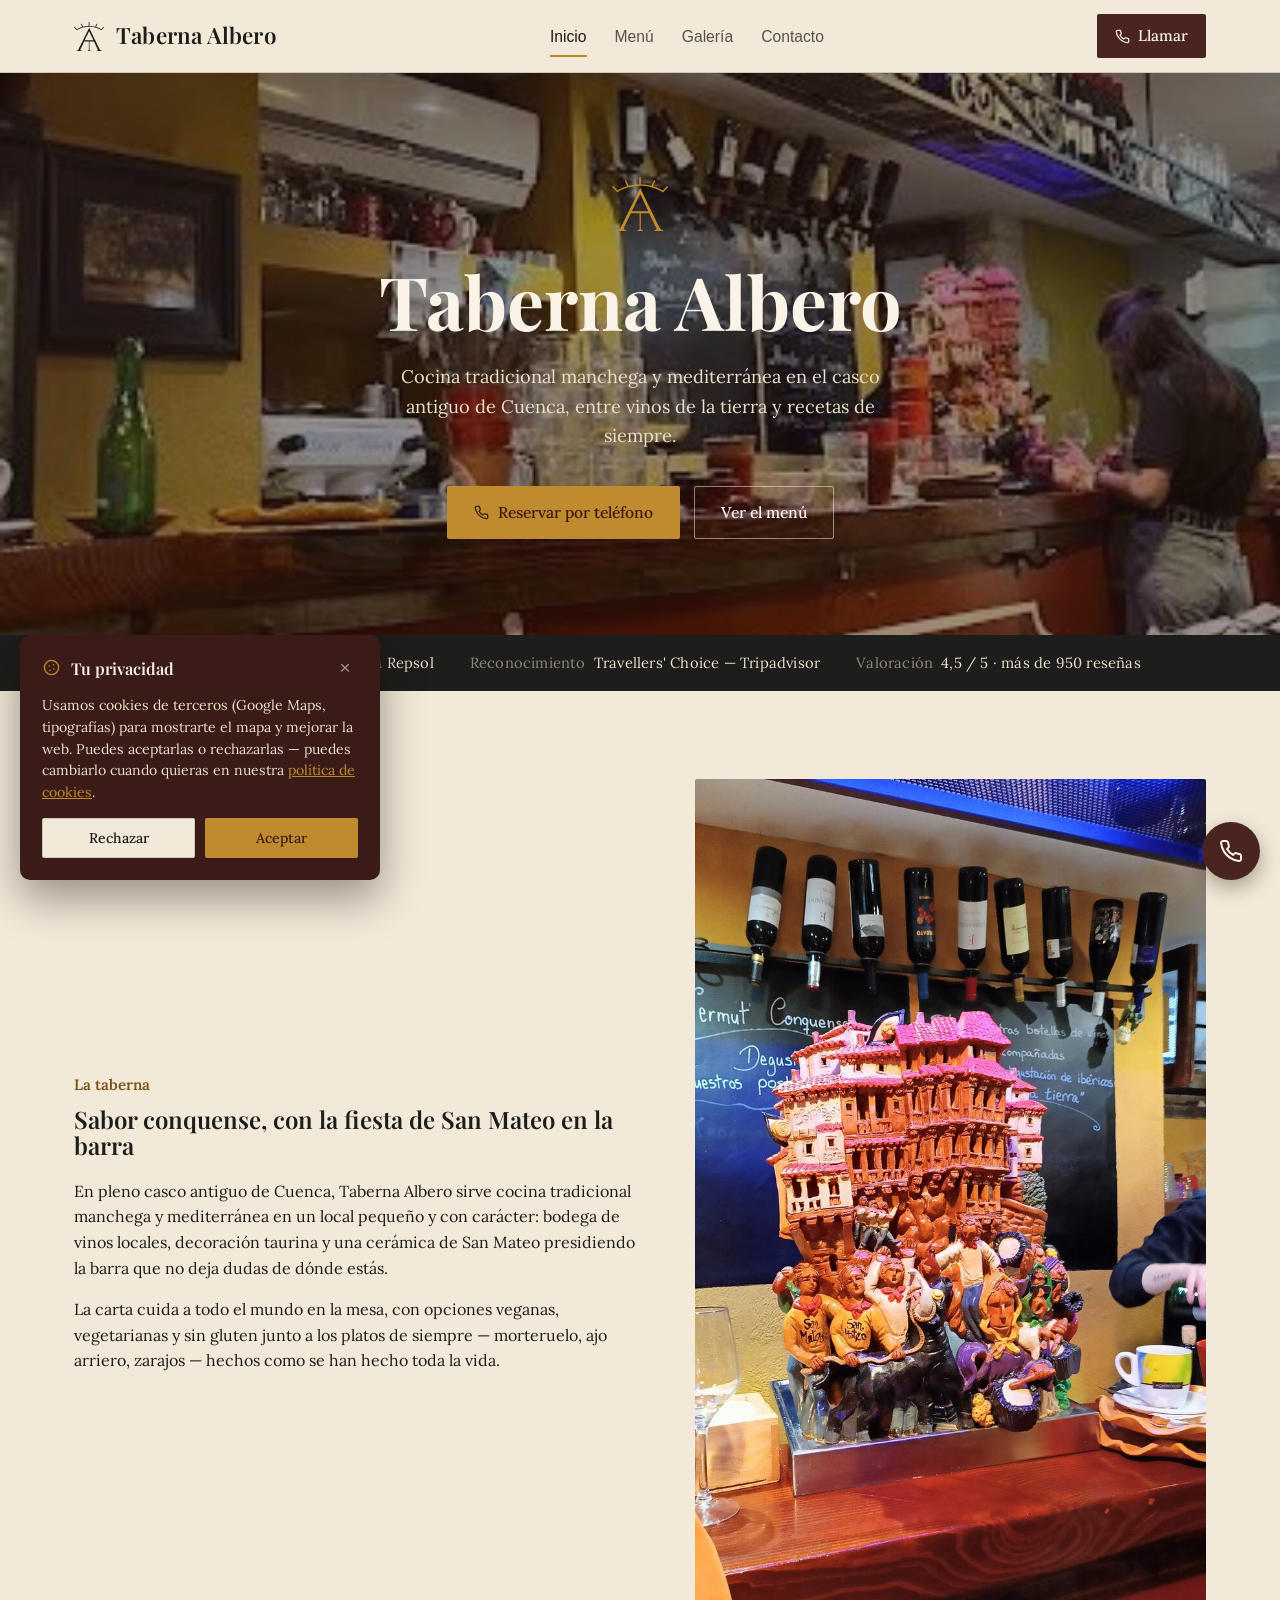
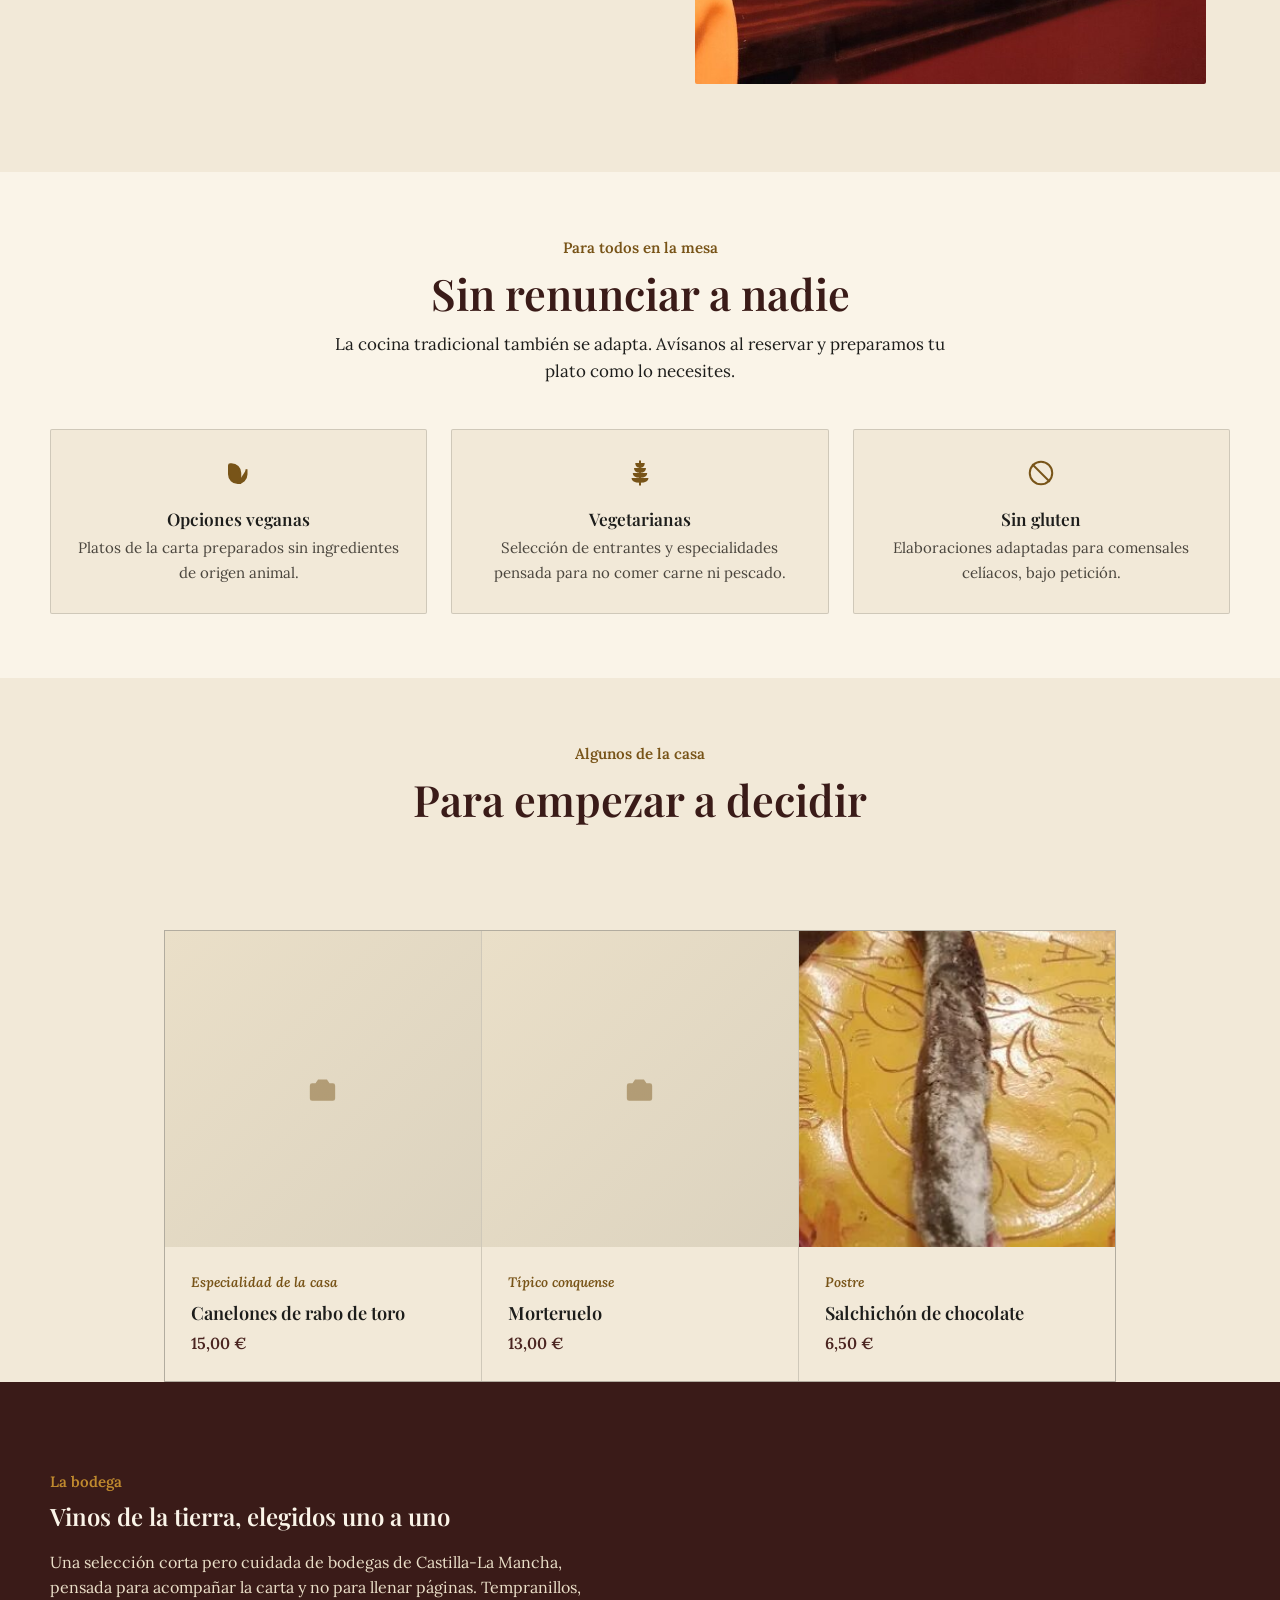
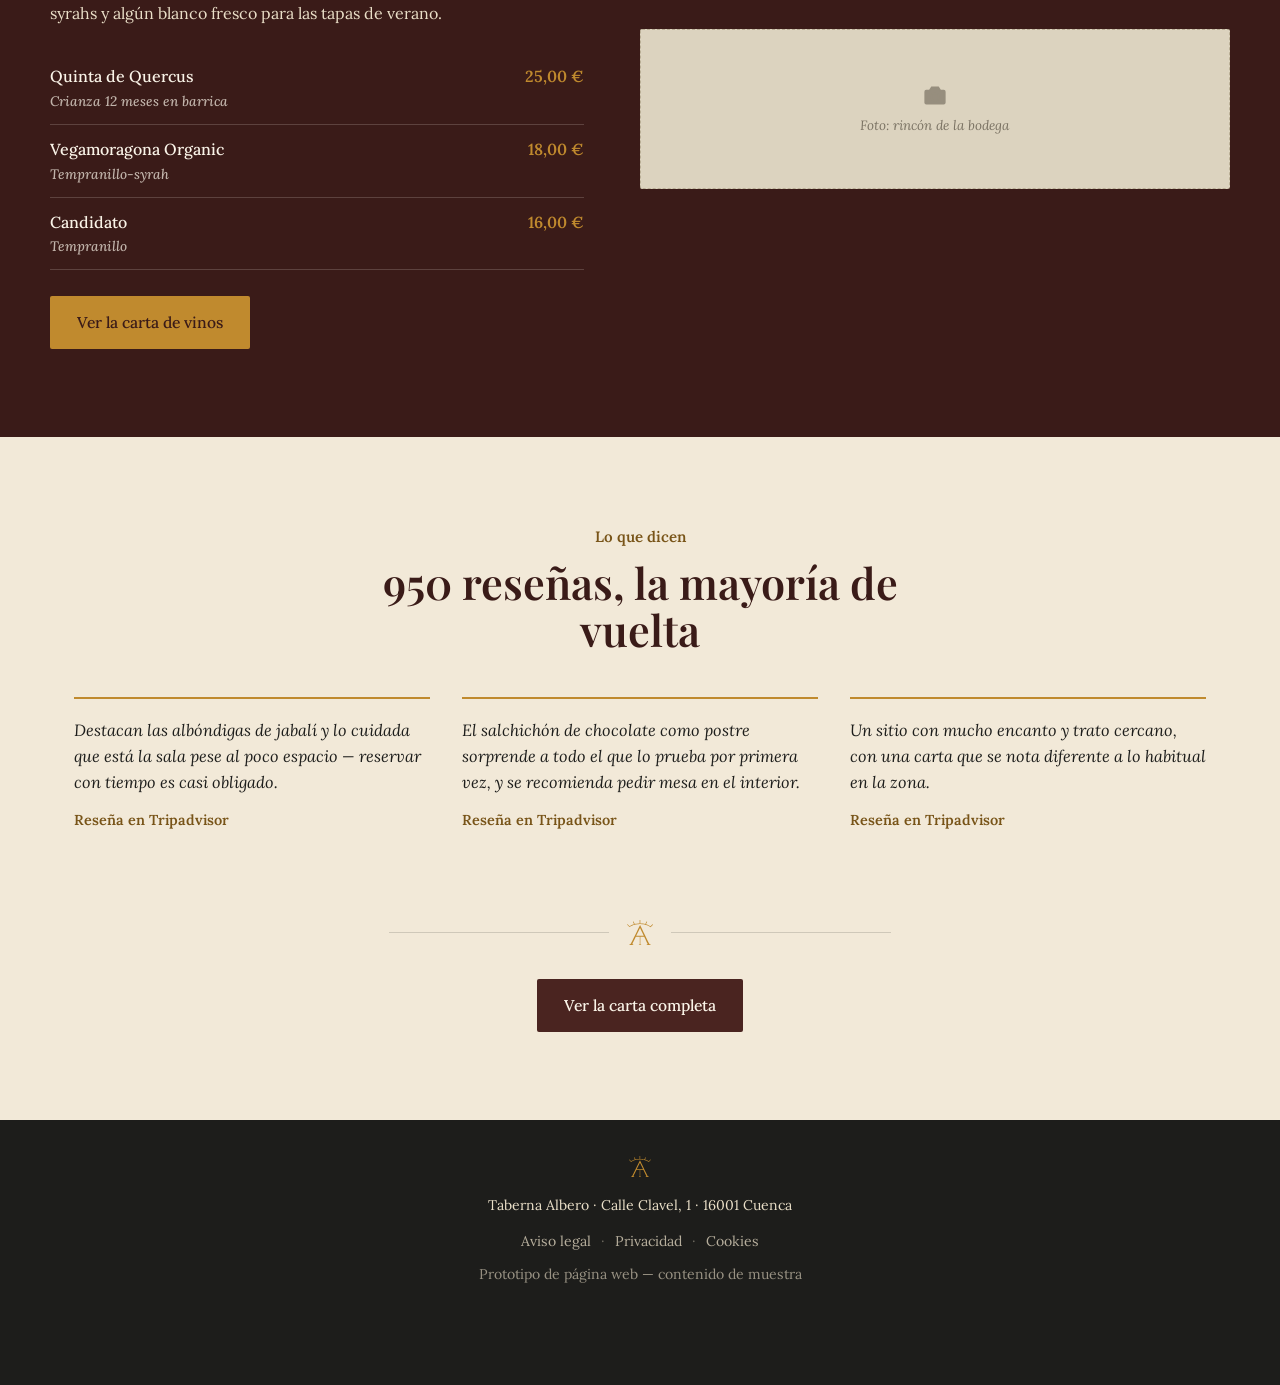
==== commit 5d865e9b: "Rediseña banner de cookies, rota platos destacados y mejora responsive - Cookie banner: de barra inf" ====
--- a/index.html
+++ b/index.html
@@ -158,6 +158,7 @@
     <h2>Para empezar a decidir</h2>
   </div>
 </div>
+<div class="dish-grid-outer">
 <div class="dish-grid">
   <div class="dish">
     <div class="dish-photo"><div class="ph "><span class="mark" style="width:26px;height:25px;"><svg viewBox="0 0 24 24" fill="none" stroke="currentColor" stroke-width="1.6"><path d="M4 8h3l2-3h6l2 3h3a1 1 0 0 1 1 1v10a1 1 0 0 1-1 1H4a1 1 0 0 1-1-1V9a1 1 0 0 1 1-1z"/><circle cx="12" cy="14" r="3.5"/></svg></span><span>Foto: canelones de rabo de toro</span></div></div>
@@ -183,6 +184,7 @@
       <div class="price">6,50 €</div>
     </div>
   </div>
+</div>
 </div>
 
 <div class="section bodega" style="max-width:none;">
@@ -245,6 +247,11 @@
 </footer>
 
 <div class="cookie-banner" id="cookie-banner">
+  <div class="cookie-banner-head">
+    <span class="mark"><svg viewBox="0 0 24 24" fill="none" stroke="currentColor" stroke-width="1.6"><circle cx="12" cy="12" r="9"/><circle cx="9" cy="10" r="1" fill="currentColor" stroke="none"/><circle cx="14.5" cy="8.5" r="1" fill="currentColor" stroke="none"/><circle cx="15" cy="14" r="1" fill="currentColor" stroke="none"/><circle cx="10" cy="15.5" r="1" fill="currentColor" stroke="none"/></svg></span>
+    <strong>Tu privacidad</strong>
+    <button class="cookie-close" id="cookie-close" type="button" aria-label="Cerrar">&times;</button>
+  </div>
   <p>Usamos cookies de terceros (Google Maps, tipografías) para mostrarte el mapa y mejorar la web. Puedes aceptarlas o rechazarlas — puedes cambiarlo cuando quieras en nuestra <a href="cookies.html">política de cookies</a>.</p>
   <div class="cookie-actions">
     <button class="btn btn-ghost-dark" id="cookie-reject">Rechazar</button>
--- a/style.css
+++ b/style.css
@@ -226,12 +226,16 @@
 .about-grid{
   display:grid; grid-template-columns:1.05fr 0.95fr; gap:56px; align-items:center;
 }
-.about-grid img, .about-grid .ph{border-radius:2px;}
-@media (max-width:860px){ .about-grid{grid-template-columns:1fr;} }
+.about-grid img, .about-grid .ph{border-radius:2px; min-width:0;}
+.about-grid > *{min-width:0;}
 
 .about-grid.reverse{grid-template-columns:0.95fr 1.05fr;}
 .about-grid.reverse .media{order:2;}
-@media (max-width:860px){ .about-grid.reverse .media{order:initial;} }
+
+@media (max-width:860px){
+  .about-grid, .about-grid.reverse{grid-template-columns:1fr; gap:32px;}
+  .about-grid.reverse .media{order:initial;}
+}
 
 .divider-mark{
   display:flex; align-items:center; justify-content:center; gap:18px;
@@ -241,19 +245,34 @@
 .divider-mark .mark{width:26px; height:25px;}
 
 /* Dish highlight strip */
+.dish-grid-outer{max-width:1000px; margin:0 auto; padding:0 24px;}
+@media (max-width:640px){ .dish-grid-outer{padding:0 20px;} }
 .dish-grid{
   display:grid; grid-template-columns:repeat(3,1fr); gap:1px;
   background:var(--line);
-  border-top:1px solid var(--line); border-bottom:1px solid var(--line);
-}
-.dish-grid .dish{background:var(--sand);}
-.dish .dish-photo{height:170px;}
+  border:1px solid var(--line);
+}
+.dish-grid .dish{background:var(--sand); transition:opacity .4s ease;}
+.dish-grid .dish.fading{opacity:0;}
+.dish .dish-photo{aspect-ratio:1/1; height:auto;}
 .dish .dish-photo img, .dish .dish-photo.ph{height:100%; width:100%; object-fit:cover; border-radius:0; min-height:0;}
 .dish .dish-body{padding:24px 26px;}
 .dish .cat{font-size:0.86rem; font-style:italic; color:var(--ochre-dark); font-weight:600; margin-bottom:10px;}
 .dish h3{font-weight:600; font-size:1.14rem; margin-bottom:8px;}
 .dish .price{color:var(--wine); font-weight:600;}
-@media (max-width:760px){ .dish-grid{grid-template-columns:1fr;} }
+@media (max-width:760px){
+  .dish-grid{grid-template-columns:1fr;}
+  .dish-grid .dish{display:flex; align-items:stretch;}
+  .dish .dish-photo{width:112px; flex:none;}
+  .dish .dish-body{padding:16px 18px; flex:1; min-width:0;}
+}
+
+.dish-photo .dish-ph{
+  height:100%; width:100%; border-radius:0; border:none; min-height:0;
+  background:linear-gradient(135deg, var(--sand-2), var(--ph-bg));
+  display:flex; align-items:center; justify-content:center;
+}
+.dish-photo .dish-ph .mark{width:32px; height:31px; color:var(--ochre-dark); opacity:.45;}
 
 /* Dietary options */
 .diet-grid{display:grid; grid-template-columns:repeat(3,1fr); gap:24px;}
@@ -307,18 +326,52 @@
 }
 .menu-cat-head h2{font-size:1.6rem; color:var(--wine);}
 .menu-item{
-  display:flex; justify-content:space-between; gap:20px;
-  padding:15px 0; border-bottom:1px solid var(--line);
+  display:flex; align-items:center; gap:16px;
+  padding:12px 0; border-bottom:1px solid var(--line);
 }
 .menu-item:last-child{border-bottom:none;}
+.menu-item-thumb{
+  flex:none; width:56px; height:56px; border-radius:2px; overflow:hidden;
+}
+.menu-item-thumb img{width:100%; height:100%; object-fit:cover;}
+.menu-item-thumb.ph-thumb{
+  background:var(--ph-bg); border:1px dashed #B9AE95;
+  display:flex; align-items:center; justify-content:center; color:var(--ph-text);
+}
+.ph-thumb-icon svg{width:20px;height:20px; display:block;}
+.menu-item-text{flex:1; min-width:0;}
 .menu-item .name{font-weight:500;}
 .menu-item .note{display:block; font-size:0.88rem; color:#5b5650; margin-top:3px; font-style:italic;}
-.menu-item .price{white-space:nowrap; font-weight:600; color:var(--wine);}
-.menu-photos{
-  display:grid; grid-template-columns:repeat(3,1fr); gap:14px; margin:56px 0 8px;
-}
-.menu-photos img, .menu-photos .ph{border-radius:2px; height:220px; aspect-ratio:1/1; object-fit:cover;}
-@media (max-width:640px){ .menu-photos{grid-template-columns:1fr 1fr;} }
+.menu-item .price{white-space:nowrap; font-weight:600; color:var(--wine); flex:none;}
+.menu-item.has-photo{cursor:pointer;}
+.menu-item.has-photo:hover .menu-item-thumb img{transform:scale(1.06);}
+.menu-item.has-photo:hover .name{color:var(--wine);}
+.menu-item.has-photo .menu-item-thumb img{transition:transform .25s ease;}
+.menu-item.has-photo:focus-visible{outline:2px solid var(--ochre); outline-offset:3px;}
+
+/* ---------- Lightbox ---------- */
+.lightbox{
+  position:fixed; inset:0; z-index:200;
+  background:rgba(20,14,8,.82);
+  display:flex; align-items:center; justify-content:center; padding:24px;
+  opacity:0; visibility:hidden;
+  transition:opacity .25s ease, visibility 0s linear .25s;
+}
+.lightbox.show{opacity:1; visibility:visible; transition:opacity .25s ease;}
+.lightbox-inner{
+  position:relative; max-width:560px; width:100%;
+  background:var(--cream); border-radius:4px; overflow:hidden;
+  box-shadow:0 24px 70px rgba(0,0,0,.45);
+}
+.lightbox-inner img{width:100%; display:block; max-height:70vh; object-fit:cover;}
+.lightbox-caption{padding:16px 20px; font-family:'Playfair Display',serif; font-weight:600; font-size:1.12rem; color:var(--wine-2);}
+.lightbox-close{
+  position:absolute; top:10px; right:10px; width:34px; height:34px; border-radius:50%;
+  background:rgba(20,14,8,.55); color:#fff; border:none; font-size:20px; line-height:1;
+  cursor:pointer; display:flex; align-items:center; justify-content:center;
+  transition:background .15s ease;
+}
+.lightbox-close:hover{background:rgba(20,14,8,.8);}
 
 /* ---------- Gallery ---------- */
 .gallery-hero{padding:64px 24px 8px; text-align:center;}
@@ -329,7 +382,11 @@
 }
 .gallery-grid img, .gallery-grid .ph{width:100%; margin-bottom:14px; border-radius:2px; break-inside:avoid;}
 .gallery-grid .ph{min-height:220px;}
-@media (max-width:640px){ .gallery-grid{columns:2 160px;} }
+@media (max-width:640px){
+  .gallery-grid{columns:2 120px; column-gap:10px; padding:32px 16px 90px;}
+  .gallery-grid img, .gallery-grid .ph{margin-bottom:10px;}
+  .gallery-grid .ph{min-height:140px;}
+}
 
 /* ---------- Contact ---------- */
 .contact-wrap{max-width:1180px; margin:0 auto; padding:76px 24px 100px;}
@@ -358,21 +415,38 @@
 
 /* ---------- Cookie banner ---------- */
 .cookie-banner{
-  position:fixed; left:0; right:0; bottom:0; z-index:150;
+  position:fixed; left:20px; bottom:20px; z-index:150;
+  width:min(360px, calc(100% - 40px));
   background:var(--wine-2); color:var(--sand-2);
-  padding:20px 24px; display:flex; align-items:center; gap:24px; flex-wrap:wrap;
-  justify-content:space-between;
-  transform:translateY(100%); transition:transform .35s ease;
-}
-.cookie-banner.show{transform:translateY(0);}
-.cookie-banner p{margin:0; max-width:640px; font-size:0.94rem; line-height:1.5;}
+  padding:20px 22px 22px; border-radius:10px;
+  box-shadow:0 18px 44px rgba(15,10,5,.4);
+  display:flex; flex-direction:column; gap:14px;
+  transform:translateY(16px) scale(.97); opacity:0; visibility:hidden;
+  transition:transform .35s cubic-bezier(.2,.8,.2,1), opacity .35s ease, visibility 0s linear .35s;
+}
+.cookie-banner.show{
+  transform:translateY(0) scale(1); opacity:1; visibility:visible;
+  transition:transform .35s cubic-bezier(.2,.8,.2,1), opacity .35s ease;
+}
+.cookie-banner-head{display:flex; align-items:center; gap:10px;}
+.cookie-banner-head .mark{width:19px; height:19px; color:var(--ochre); flex:none;}
+.cookie-banner-head strong{
+  font-family:'Playfair Display', serif; font-weight:600; font-size:1.02rem; color:var(--cream);
+}
+.cookie-close{
+  margin-left:auto; width:26px; height:26px; flex:none; border-radius:50%;
+  background:transparent; border:none; color:var(--sand-2); opacity:.6;
+  font-size:19px; line-height:1; cursor:pointer;
+  display:flex; align-items:center; justify-content:center;
+  transition:opacity .15s ease, background .15s ease;
+}
+.cookie-close:hover{opacity:1; background:rgba(250,244,232,.1);}
+.cookie-banner p{margin:0; font-size:0.88rem; line-height:1.55;}
 .cookie-banner a{color:var(--ochre); text-decoration:underline;}
-.cookie-actions{display:flex; gap:12px; flex:none;}
-.cookie-actions .btn{padding:10px 20px; font-size:0.92rem;}
-@media (max-width:640px){
-  .cookie-banner{padding:18px 18px 20px; flex-direction:column; align-items:stretch;}
-  .cookie-actions{justify-content:stretch;}
-  .cookie-actions .btn{flex:1; justify-content:center;}
+.cookie-actions{display:flex; gap:10px;}
+.cookie-actions .btn{flex:1; justify-content:center; padding:10px 14px; font-size:0.88rem;}
+@media (max-width:480px){
+  .cookie-banner{left:12px; right:12px; bottom:12px; width:auto;}
 }
 
 /* ---------- Footer legal row ---------- */
@@ -401,7 +475,7 @@
 
 footer{
   background:var(--ink); color:var(--sand-2);
-  padding:36px 24px; text-align:center; font-size:0.88rem;
+  padding:36px 24px 100px; text-align:center; font-size:0.88rem;
 }
 footer .mark{width:22px; height:21px; color:var(--ochre); margin-bottom:10px;}
 
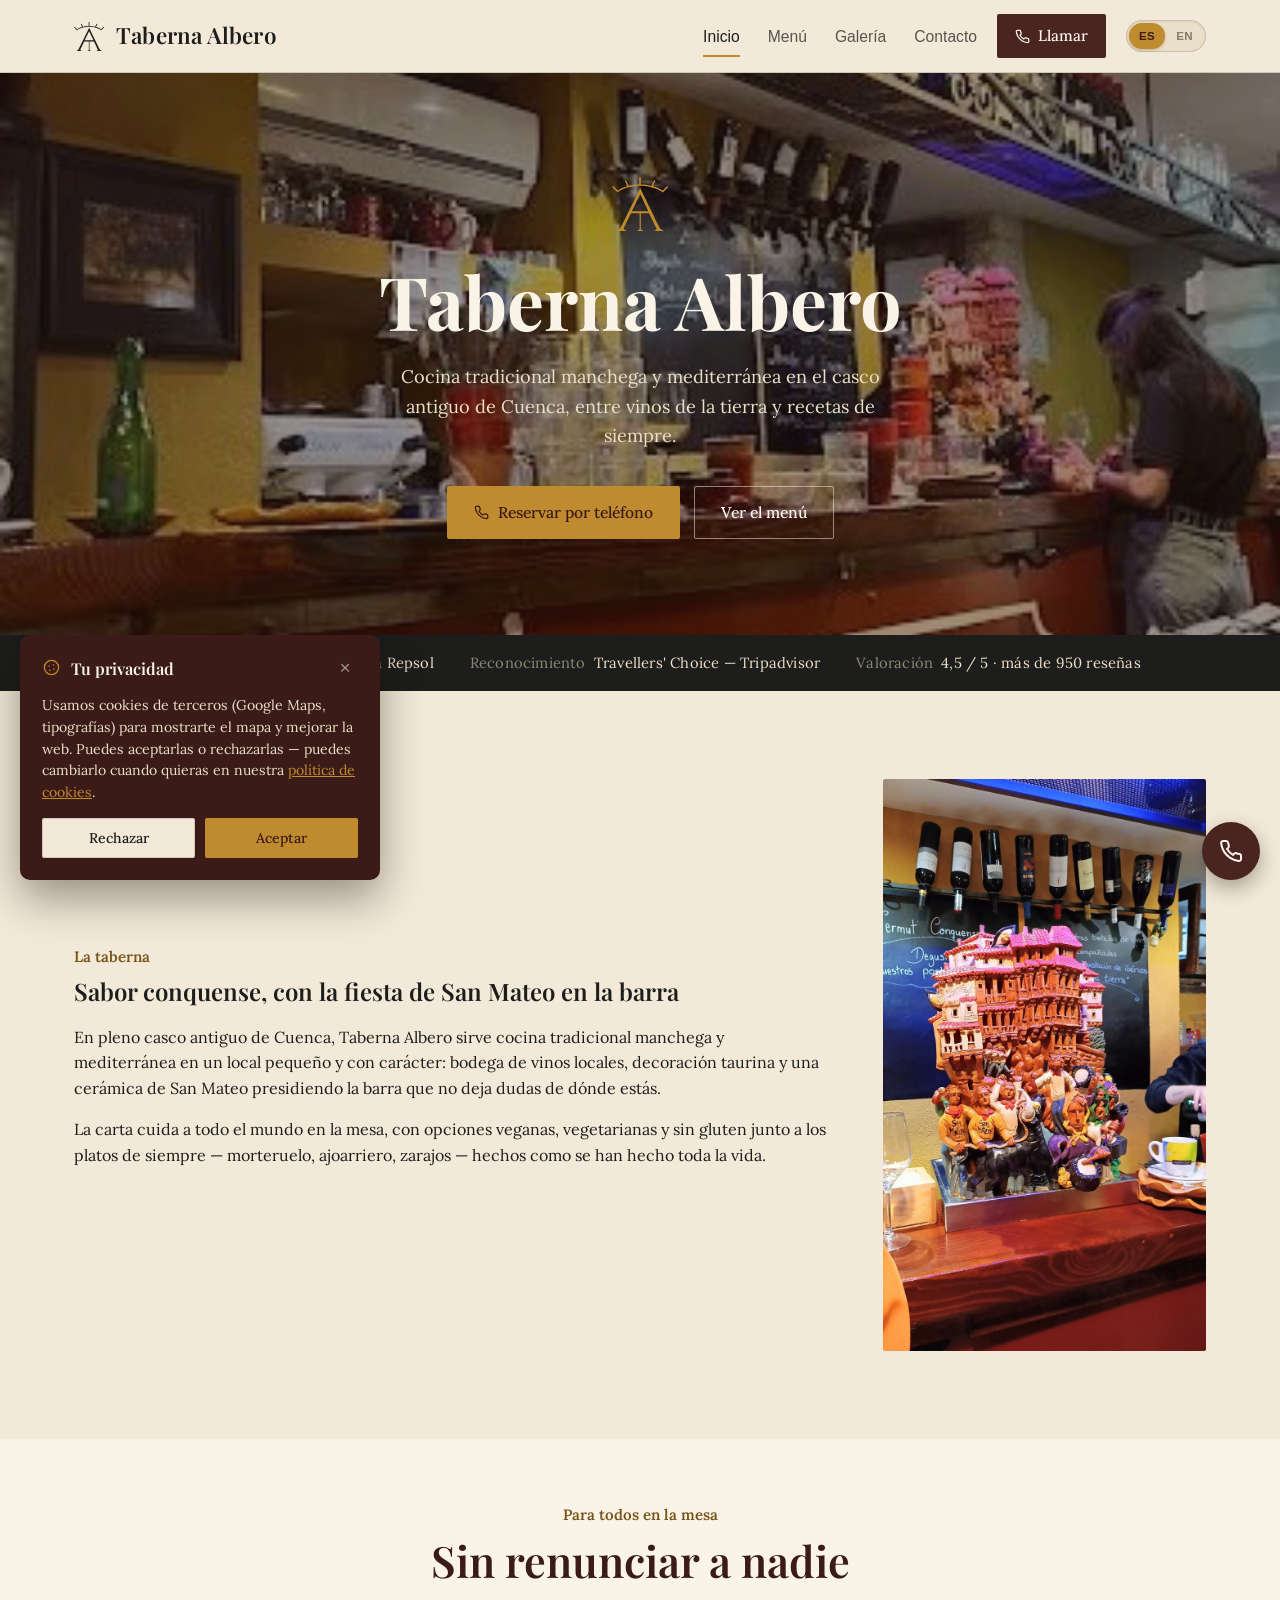
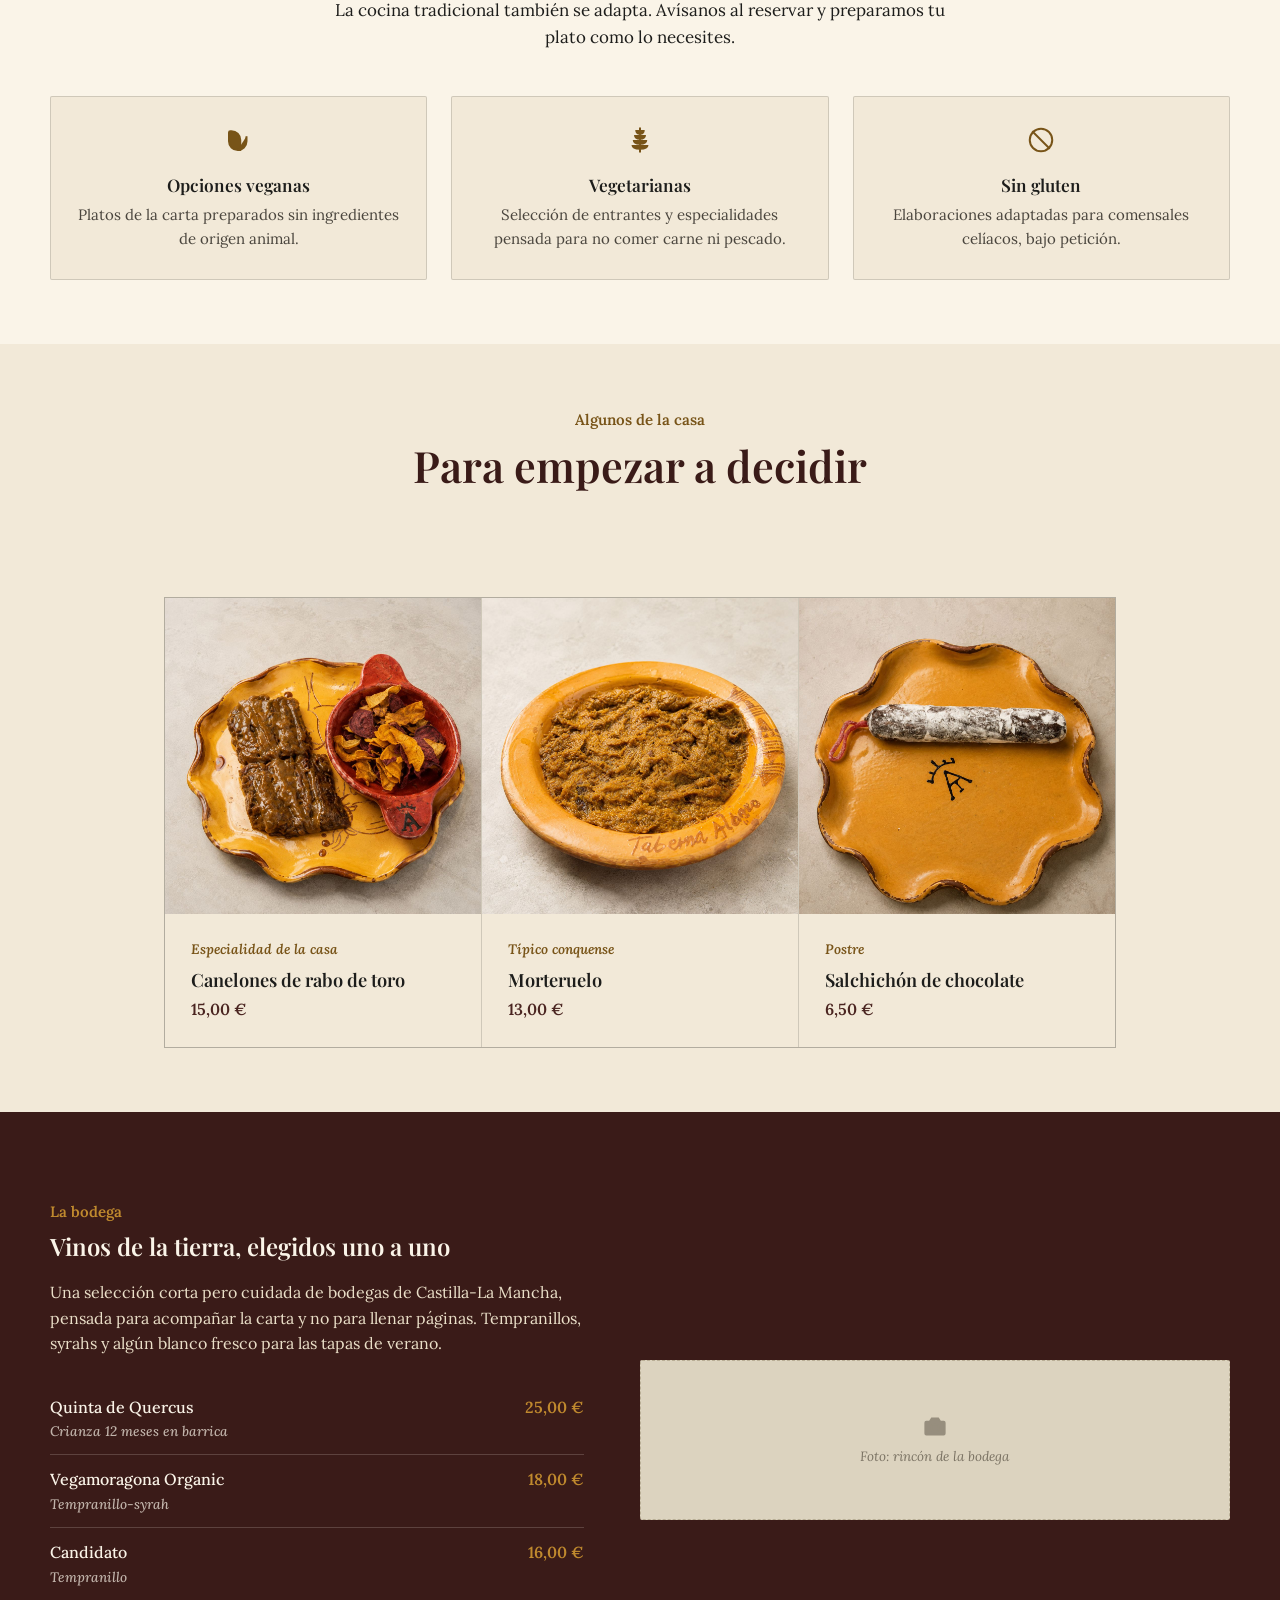
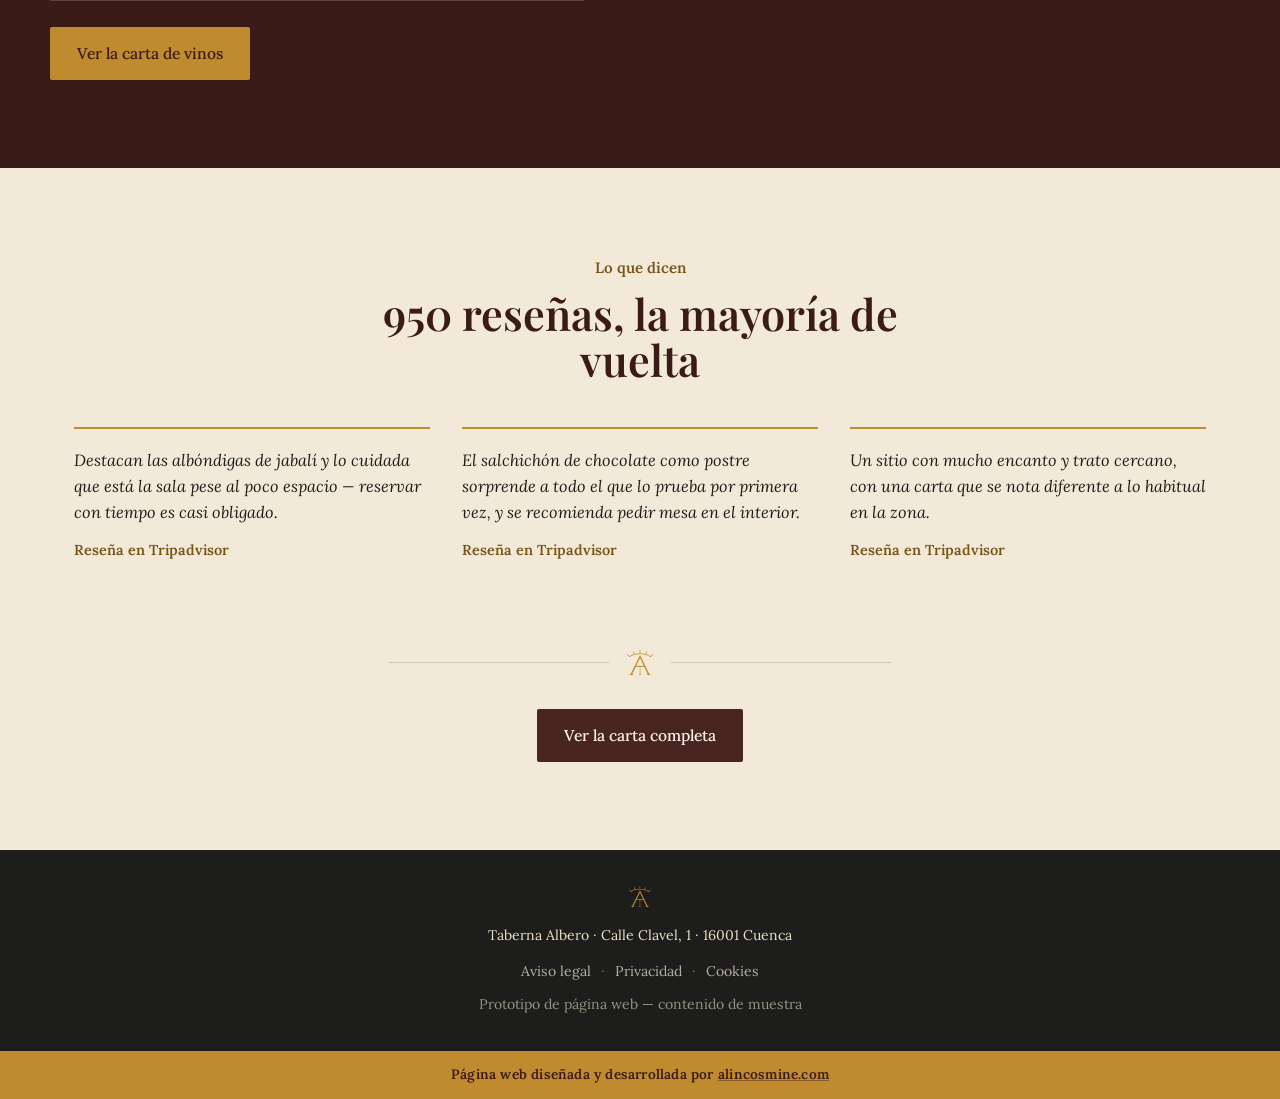
==== commit 070755ab: "Completa el sitemap y actualiza el crédito del footer - sitemap.xml: añade las 6 URLs que faltaban (" ====
--- a/index.html
+++ b/index.html
@@ -5,6 +5,10 @@
 <meta name="viewport" content="width=device-width, initial-scale=1.0">
 <title>Taberna Albero — Cocina manchega en Cuenca</title>
 <meta name="description" content="Taberna Albero: cocina tradicional manchega y mediterránea en el casco antiguo de Cuenca. Solete Repsol y Travellers' Choice Tripadvisor.">
+<link rel="canonical" href="https://tabernaalbero.es/index.html">
+<link rel="alternate" hreflang="es" href="https://tabernaalbero.es/index.html">
+<link rel="alternate" hreflang="en" href="https://tabernaalbero.es/en/index.html">
+<link rel="alternate" hreflang="x-default" href="https://tabernaalbero.es/index.html">
 
 <link rel="icon" href="img/favicon.ico" sizes="any">
 <link rel="icon" type="image/png" sizes="32x32" href="img/favicon-32.png">
@@ -65,23 +69,29 @@
       <span class="mark"><svg viewBox="0 0 927 889.61" xmlns="http://www.w3.org/2000/svg"><path d="M0,162l89,91,45-29,46-23,49-19,40-12,49-11,61-9,37-3,24-1h50l43,3,42,5,44,8,55,14,39,13,41,17,48,25,36,24,89-92-19-15-72,75h-2l-34-21-36-18-49-20-40-13,2-6,40-83-2-2-19-8-7,12-32,69-7,12-43-10-45-7-39-4-14-1-35-1V1l-1-1h-23l-1,122-51,2-46,5-42,7-33,8-7-12-37-80h-2l-20,10,40,89-41,12-38,15-52,26-28,18L19,147,0,162ZM820.96,869.26s-17.06-7.71-30-25.56c-15.56-21.46-148.08-292.05-324.92-663.66-174.41,356.8-303.47,616.3-319.95,646.83-6.16,11.4-17.21,29.01-37.44,40.3-10.32,5.77-19.82,8.1-25.17,9.13v13.31h144.52v-12.26c-12.41-3.03-20.98-7.59-26.61-11.35-1.68-1.12-2.22-1.59-2.61-1.96-9.47-9.1.39-34.12,4.94-44.49,36.43-74.5,72.86-149.01,109.29-223.52h142.14v259.73c-1.01,2.69-4.15,9.96-12,15.26-9.18,6.21-18.63,5.56-21.26,5.28v13.31h86.77v-12.62c-2.48.21-14.89,1.02-24.94-7.92-5.55-4.94-7.97-10.69-9-13.8v-259.27h137.28c64.27,135.34,109.94,230.68,117.36,242.98,1.13,1.87,5.43,8.56,3.91,16.19-1.23,6.19-5.73,10.14-8.12,12.23-9.2,8.07-20.51,8.64-24.94,8.61v13.11h144v-13.99c-5.49-.43-13.99-1.68-23.25-5.87ZM327,563.46l136.84-282.13,133.94,282.13h-270.78Z" fill="currentColor"/></svg></span>
       <span class="brand-name">Taberna Albero</span>
     </a>
-    <button class="nav-toggle" aria-label="Menú">
-      <svg viewBox="0 0 24 24" fill="none" stroke="currentColor" stroke-width="1.6"><line x1="3" y1="6" x2="21" y2="6"/><line x1="3" y1="12" x2="21" y2="12"/><line x1="3" y1="18" x2="21" y2="18"/></svg>
-    </button>
-    <nav class="links">
-      <a href="index.html" class="active">Inicio</a>
-      <a href="menu.html" class="">Menú</a>
-      <a href="galeria.html" class="">Galería</a>
-      <a href="contacto.html" class="">Contacto</a>
-      <a href="tel:+34659110956" class="call-btn nav-call">
+    <div class="header-actions">
+      <button class="nav-toggle" aria-label="Menú">
+        <svg viewBox="0 0 24 24" fill="none" stroke="currentColor" stroke-width="1.6"><line x1="3" y1="6" x2="21" y2="6"/><line x1="3" y1="12" x2="21" y2="12"/><line x1="3" y1="18" x2="21" y2="18"/></svg>
+      </button>
+      <nav class="links">
+        <a href="index.html" class="active">Inicio</a>
+        <a href="menu.html" class="">Menú</a>
+        <a href="galeria.html" class="">Galería</a>
+        <a href="contacto.html" class="">Contacto</a>
+        <a href="tel:+34659110956" class="call-btn nav-call">
+          <svg viewBox="0 0 24 24" fill="none" stroke="currentColor" stroke-width="2"><path d="M22 16.92v3a2 2 0 0 1-2.18 2 19.79 19.79 0 0 1-8.63-3.07 19.5 19.5 0 0 1-6-6 19.79 19.79 0 0 1-3.07-8.67A2 2 0 0 1 4.11 2h3a2 2 0 0 1 2 1.72c.127.96.362 1.903.7 2.81a2 2 0 0 1-.45 2.11L8.09 9.91a16 16 0 0 0 6 6l1.27-1.27a2 2 0 0 1 2.11-.45c.907.338 1.85.573 2.81.7A2 2 0 0 1 22 16.92z"/></svg>
+          Llamar · 659 11 09 56
+        </a>
+      </nav>
+      <a class="call-btn" href="tel:+34659110956">
         <svg viewBox="0 0 24 24" fill="none" stroke="currentColor" stroke-width="2"><path d="M22 16.92v3a2 2 0 0 1-2.18 2 19.79 19.79 0 0 1-8.63-3.07 19.5 19.5 0 0 1-6-6 19.79 19.79 0 0 1-3.07-8.67A2 2 0 0 1 4.11 2h3a2 2 0 0 1 2 1.72c.127.96.362 1.903.7 2.81a2 2 0 0 1-.45 2.11L8.09 9.91a16 16 0 0 0 6 6l1.27-1.27a2 2 0 0 1 2.11-.45c.907.338 1.85.573 2.81.7A2 2 0 0 1 22 16.92z"/></svg>
-        Llamar · 659 11 09 56
+        Llamar
       </a>
-    </nav>
-    <a class="call-btn" href="tel:+34659110956">
-      <svg viewBox="0 0 24 24" fill="none" stroke="currentColor" stroke-width="2"><path d="M22 16.92v3a2 2 0 0 1-2.18 2 19.79 19.79 0 0 1-8.63-3.07 19.5 19.5 0 0 1-6-6 19.79 19.79 0 0 1-3.07-8.67A2 2 0 0 1 4.11 2h3a2 2 0 0 1 2 1.72c.127.96.362 1.903.7 2.81a2 2 0 0 1-.45 2.11L8.09 9.91a16 16 0 0 0 6 6l1.27-1.27a2 2 0 0 1 2.11-.45c.907.338 1.85.573 2.81.7A2 2 0 0 1 22 16.92z"/></svg>
-      Llamar
-    </a>
+      <a href="en/index.html" class="lang-switch" aria-label="Switch to English">
+        <span class="lang-opt active">ES</span>
+        <span class="lang-opt">EN</span>
+      </a>
+    </div>
   </div>
 </header>
 
@@ -119,7 +129,7 @@
       <div class="kicker">La taberna</div>
       <h2 style="margin-bottom:20px;">Sabor conquense, con la fiesta de San Mateo en la barra</h2>
       <p style="margin-bottom:16px;">En pleno casco antiguo de Cuenca, Taberna Albero sirve cocina tradicional manchega y mediterránea en un local pequeño y con carácter: bodega de vinos locales, decoración taurina y una cerámica de San Mateo presidiendo la barra que no deja dudas de dónde estás.</p>
-      <p>La carta cuida a todo el mundo en la mesa, con opciones veganas, vegetarianas y sin gluten junto a los platos de siempre — morteruelo, ajo arriero, zarajos — hechos como se han hecho toda la vida.</p>
+      <p>La carta cuida a todo el mundo en la mesa, con opciones veganas, vegetarianas y sin gluten junto a los platos de siempre — morteruelo, ajoarriero, zarajos — hechos como se han hecho toda la vida.</p>
     </div>
     <img src="img/escultura-sanmateo.jpg" alt="Cerámica de los Sanmateos en la barra de Taberna Albero">
   </div>
@@ -245,6 +255,7 @@
   </div>
   <div style="margin-top:10px; opacity:.6;">Prototipo de página web — contenido de muestra</div>
 </footer>
+<div class="footer-credit">Página web diseñada y desarrollada por <a href="https://www.alincosmine.com" target="_blank" rel="noopener">alincosmine.com</a></div>
 
 <div class="cookie-banner" id="cookie-banner">
   <div class="cookie-banner-head">
--- a/style.css
+++ b/style.css
@@ -12,7 +12,7 @@
   --ph-bg:#DCD3BF;
   --ph-text:#7A7263;
 }
-*{box-sizing:border-box;}
+*{box-sizing:border-box; -webkit-tap-highlight-color:transparent;}
 html{scroll-behavior:smooth;}
 body{
   margin:0;
@@ -22,6 +22,7 @@
   font-size:16px;
   line-height:1.6;
 }
+a, button{-webkit-tap-highlight-color:transparent; outline-color:var(--ochre);}
 h1,h2,h3,.display{
   font-family:'Playfair Display', serif;
   font-weight:600;
@@ -94,6 +95,7 @@
 .brand{display:flex; align-items:center; gap:12px; text-decoration:none; color:var(--ink);}
 .brand .mark{width:30px; height:29px; color:var(--ink);}
 .brand-name{font-family:'Playfair Display', serif; font-weight:600; font-size:1.4rem; letter-spacing:0.2px; white-space:nowrap;}
+.header-actions{display:flex; align-items:center; gap:20px;}
 nav{display:flex; align-items:center; gap:28px;}
 nav a{
   font-family:'Work Sans', sans-serif;
@@ -106,7 +108,25 @@
 nav a.active::after{
   content:""; position:absolute; left:0; right:0; bottom:-2px; height:2px; background:var(--ochre);
 }
+nav a:active{opacity:1; color:var(--wine);}
 nav.links .nav-call{display:none;}
+.lang-switch{
+  display:inline-flex; align-items:center; flex:none;
+  background:var(--sand-2); border:1px solid var(--line);
+  border-radius:999px; padding:2px; gap:1px;
+  box-shadow:inset 0 1px 2px rgba(29,29,27,.05);
+  text-decoration:none; cursor:pointer;
+  transition:box-shadow .15s ease;
+}
+.lang-switch:hover{box-shadow:inset 0 1px 2px rgba(29,29,27,.05), 0 0 0 2px rgba(192,138,46,.3);}
+.lang-switch:hover .lang-opt:not(.active){opacity:.8;}
+.lang-opt{
+  padding:4px 10px; border-radius:999px;
+  font-family:'Work Sans', sans-serif; font-size:0.72rem; font-weight:600; letter-spacing:.4px;
+  color:var(--ink); opacity:.5;
+  transition:background .15s ease, color .15s ease, opacity .15s ease, box-shadow .15s ease;
+}
+.lang-opt.active{background:var(--ochre); color:var(--wine-2); opacity:1; box-shadow:0 1px 3px rgba(120,84,24,.35);}
 .call-btn{
   display:flex; align-items:center; gap:8px;
   background:var(--wine); color:var(--cream);
@@ -117,28 +137,58 @@
 }
 .call-btn:hover{background:var(--wine-2);}
 .call-btn svg{width:15px; height:15px; flex:none;}
-.nav-toggle{display:none; background:none; border:none; cursor:pointer; padding:4px;}
+.nav-toggle{
+  display:none; background:none; border:none; cursor:pointer; padding:4px;
+  color:var(--ink);
+  -webkit-appearance:none; appearance:none;
+  -webkit-tap-highlight-color:transparent; touch-action:manipulation;
+}
+.nav-toggle:focus{outline:none;}
+.nav-toggle:focus-visible{outline:2px solid var(--ochre); outline-offset:3px; border-radius:2px;}
 .nav-toggle svg{width:24px;height:24px;}
+.nav-toggle svg line{
+  transform-box:fill-box; transform-origin:center;
+  transition:transform .28s cubic-bezier(.4,0,.2,1), opacity .2s ease;
+}
+.nav-toggle.active svg line:nth-child(1){transform:translateY(6px) rotate(45deg);}
+.nav-toggle.active svg line:nth-child(2){opacity:0;}
+.nav-toggle.active svg line:nth-child(3){transform:translateY(-6px) rotate(-45deg);}
 
 @media (max-width:820px){
   nav.links{
     position:absolute; top:100%; left:0; right:0; background:var(--sand);
     flex-direction:column; align-items:flex-start; gap:0;
     padding:8px 24px 20px; border-bottom:1px solid var(--line);
-    transform:translateY(-8px); opacity:0; pointer-events:none;
-    transition:opacity .15s ease, transform .15s ease;
+    transform:translateY(-10px); opacity:0; pointer-events:none;
+    transform-origin:top;
+    transition:opacity .28s cubic-bezier(.4,0,.2,1), transform .28s cubic-bezier(.4,0,.2,1);
     z-index:40;
   }
   nav.links.open{opacity:1; transform:translateY(0); pointer-events:auto;}
-  nav.links a{padding:10px 0; width:100%; text-align:left; opacity:0.8;}
-  .nav-toggle{display:block; margin-left:auto;}
+  nav.links a{
+    padding:10px 0; width:100%; text-align:left;
+    opacity:0; transform:translateX(-10px);
+    transition:opacity .22s ease, transform .22s ease;
+  }
+  nav.links.open a{opacity:.8; transform:translateX(0);}
+  nav.links.open a.active{opacity:1;}
+  nav.links.open a:nth-child(1){transition-delay:.05s;}
+  nav.links.open a:nth-child(2){transition-delay:.09s;}
+  nav.links.open a:nth-child(3){transition-delay:.13s;}
+  nav.links.open a:nth-child(4){transition-delay:.17s;}
+  nav.links.open a:nth-child(5){transition-delay:.21s;}
+  .nav-toggle{display:block;}
   .header-inner{padding:12px 14px; gap:8px;}
+  .header-actions{gap:10px;}
+  .lang-switch{order:-1;}
   .brand-name{font-size:1.1rem;}
   .call-btn{display:none;}
   nav.links .nav-call{
-    display:flex; opacity:1; width:auto; align-self:flex-start;
+    display:flex; width:auto; align-self:flex-start;
     margin-top:12px; padding:11px 20px;
+    transition-delay:.24s;
   }
+  nav.links.open .nav-call{opacity:1;}
 }
 @media (max-width:380px){
   .brand-name{display:none;}
@@ -187,6 +237,10 @@
   font-size:1.14rem; color:var(--sand-2);
 }
 .hero-ctas{display:flex; gap:14px; justify-content:center; margin-top:36px; flex-wrap:wrap;}
+@media (max-width:640px){
+  .hero-ctas{flex-direction:column; align-items:stretch;}
+  .hero-ctas .btn{width:100%; justify-content:center;}
+}
 .btn{
   display:inline-flex; align-items:center; gap:9px;
   padding:13px 26px; text-decoration:none;
@@ -197,6 +251,9 @@
 .btn-primary:hover{background:#D19A3A;}
 .btn-wine{background:var(--wine); color:var(--cream);}
 .btn-wine:hover{background:var(--wine-2);}
+@media (max-width:640px){
+  .btn-wine{display:flex; width:max-content; margin-left:auto; margin-right:auto;}
+}
 .btn-ghost{border-color:rgba(250,244,232,.5); color:var(--cream);}
 .btn-ghost:hover{border-color:var(--cream);}
 .btn svg{width:15px;height:15px;}
@@ -224,7 +281,7 @@
 .section-head p{margin-top:14px; font-size:1.06rem; max-width:56ch;}
 
 .about-grid{
-  display:grid; grid-template-columns:1.05fr 0.95fr; gap:56px; align-items:center;
+  display:grid; grid-template-columns:1.4fr 0.6fr; gap:56px; align-items:center;
 }
 .about-grid img, .about-grid .ph{border-radius:2px; min-width:0;}
 .about-grid > *{min-width:0;}
@@ -245,8 +302,8 @@
 .divider-mark .mark{width:26px; height:25px;}
 
 /* Dish highlight strip */
-.dish-grid-outer{max-width:1000px; margin:0 auto; padding:0 24px;}
-@media (max-width:640px){ .dish-grid-outer{padding:0 20px;} }
+.dish-grid-outer{max-width:1000px; margin:0 auto 64px; padding:0 24px;}
+@media (max-width:640px){ .dish-grid-outer{padding:0 20px; margin-bottom:44px;} }
 .dish-grid{
   display:grid; grid-template-columns:repeat(3,1fr); gap:1px;
   background:var(--line);
@@ -254,7 +311,7 @@
 }
 .dish-grid .dish{background:var(--sand); transition:opacity .4s ease;}
 .dish-grid .dish.fading{opacity:0;}
-.dish .dish-photo{aspect-ratio:1/1; height:auto;}
+.dish .dish-photo{aspect-ratio:1/1; height:auto; overflow:hidden;}
 .dish .dish-photo img, .dish .dish-photo.ph{height:100%; width:100%; object-fit:cover; border-radius:0; min-height:0;}
 .dish .dish-body{padding:24px 26px;}
 .dish .cat{font-size:0.86rem; font-style:italic; color:var(--ochre-dark); font-weight:600; margin-bottom:10px;}
@@ -273,6 +330,10 @@
   display:flex; align-items:center; justify-content:center;
 }
 .dish-photo .dish-ph .mark{width:32px; height:31px; color:var(--ochre-dark); opacity:.45;}
+.dish-grid .dish.has-photo{cursor:pointer;}
+.dish-grid .dish.has-photo .dish-photo img{transition:transform .3s ease;}
+.dish-grid .dish.has-photo:hover .dish-photo img{transform:scale(1.05);}
+.dish-grid .dish.has-photo:focus-visible{outline:2px solid var(--ochre); outline-offset:-2px;}
 
 /* Dietary options */
 .diet-grid{display:grid; grid-template-columns:repeat(3,1fr); gap:24px;}
@@ -299,6 +360,9 @@
 .wine-row .name{font-weight:500;}
 .wine-row .grape{display:block; font-size:0.86rem; font-style:italic; opacity:.7;}
 .wine-row .price{color:var(--ochre); font-weight:600; white-space:nowrap;}
+@media (max-width:640px){
+  .bodega .btn-primary{display:flex; width:100%; justify-content:center;}
+}
 
 /* ---------- Menu page ---------- */
 .menu-hero{background:var(--wine-2); color:var(--cream); padding:64px 24px 48px; text-align:center;}
@@ -310,13 +374,21 @@
   display:flex; gap:26px; overflow-x:auto;
   padding:16px 24px; max-width:900px; margin:0 auto;
   scrollbar-width:none;
+  cursor:grab;
 }
 .menu-jump::-webkit-scrollbar{display:none;}
+.menu-jump.dragging{cursor:grabbing; scroll-snap-type:none;}
+.menu-jump.dragging a{pointer-events:none;}
 .menu-jump a{
   text-decoration:none; color:var(--ink); opacity:.7; white-space:nowrap; font-size:0.94rem;
   border-bottom:2px solid transparent; padding-bottom:2px;
+  -webkit-user-select:none; user-select:none;
 }
 .menu-jump a.active{opacity:1; border-color:var(--ochre); color:var(--wine);}
+@media (max-width:640px){
+  .menu-jump{gap:20px; padding:14px 16px; justify-content:flex-start;}
+  .menu-jump a{font-size:0.9rem;}
+}
 .menu-wrap{max-width:900px; margin:0 auto; padding:56px 24px 100px;}
 .menu-cat{margin-bottom:56px;}
 .menu-cat:last-child{margin-bottom:0;}
@@ -342,6 +414,14 @@
 .menu-item-text{flex:1; min-width:0;}
 .menu-item .name{font-weight:500;}
 .menu-item .note{display:block; font-size:0.88rem; color:#5b5650; margin-top:3px; font-style:italic;}
+.menu-item .half-badge{
+  display:flex; align-items:center; gap:5px; width:fit-content;
+  margin-top:6px; padding:3px 10px 3px 8px; border-radius:999px;
+  background:rgba(192,138,46,.14); border:1px solid rgba(192,138,46,.4);
+  color:var(--ochre-dark); font-size:0.76rem; font-weight:600; font-style:normal;
+  letter-spacing:.15px; white-space:nowrap;
+}
+.menu-item .half-badge svg{width:12px; height:12px; flex:none;}
 .menu-item .price{white-space:nowrap; font-weight:600; color:var(--wine); flex:none;}
 .menu-item.has-photo{cursor:pointer;}
 .menu-item.has-photo:hover .menu-item-thumb img{transform:scale(1.06);}
@@ -454,6 +534,27 @@
 .footer-legal a{opacity:.75; text-decoration:none;}
 .footer-legal a:hover{opacity:1; text-decoration:underline;}
 .footer-legal span{opacity:.4;}
+.footer-credit{
+  width:100%; background:var(--ochre); color:var(--wine-2);
+  padding:13px 24px; text-align:center;
+  font-size:0.85rem; font-weight:600; letter-spacing:.2px;
+}
+@media (max-width:480px){
+  .footer-credit{padding:12px 64px 12px 20px; font-size:0.78rem; line-height:1.5;}
+}
+.footer-credit a{
+  color:inherit; text-decoration:underline;
+  text-decoration-color:rgba(58,27,24,.4);
+  transition:text-decoration-color .15s ease;
+}
+.footer-credit a:hover{text-decoration-color:rgba(58,27,24,.9);}
+
+/* ---------- Scroll reveal ---------- */
+.reveal{opacity:0; transform:translateY(28px); transition:opacity .7s cubic-bezier(.2,.7,.2,1), transform .7s cubic-bezier(.2,.7,.2,1);}
+.reveal.revealed{opacity:1; transform:translateY(0);}
+@media (prefers-reduced-motion: reduce){
+  .reveal{transition:none;}
+}
 
 /* ---------- Legal pages ---------- */
 .legal-wrap{max-width:760px; margin:0 auto; padding:76px 24px 100px;}
@@ -475,7 +576,7 @@
 
 footer{
   background:var(--ink); color:var(--sand-2);
-  padding:36px 24px 100px; text-align:center; font-size:0.88rem;
+  padding:36px 24px; text-align:center; font-size:0.88rem;
 }
 footer .mark{width:22px; height:21px; color:var(--ochre); margin-bottom:10px;}
 
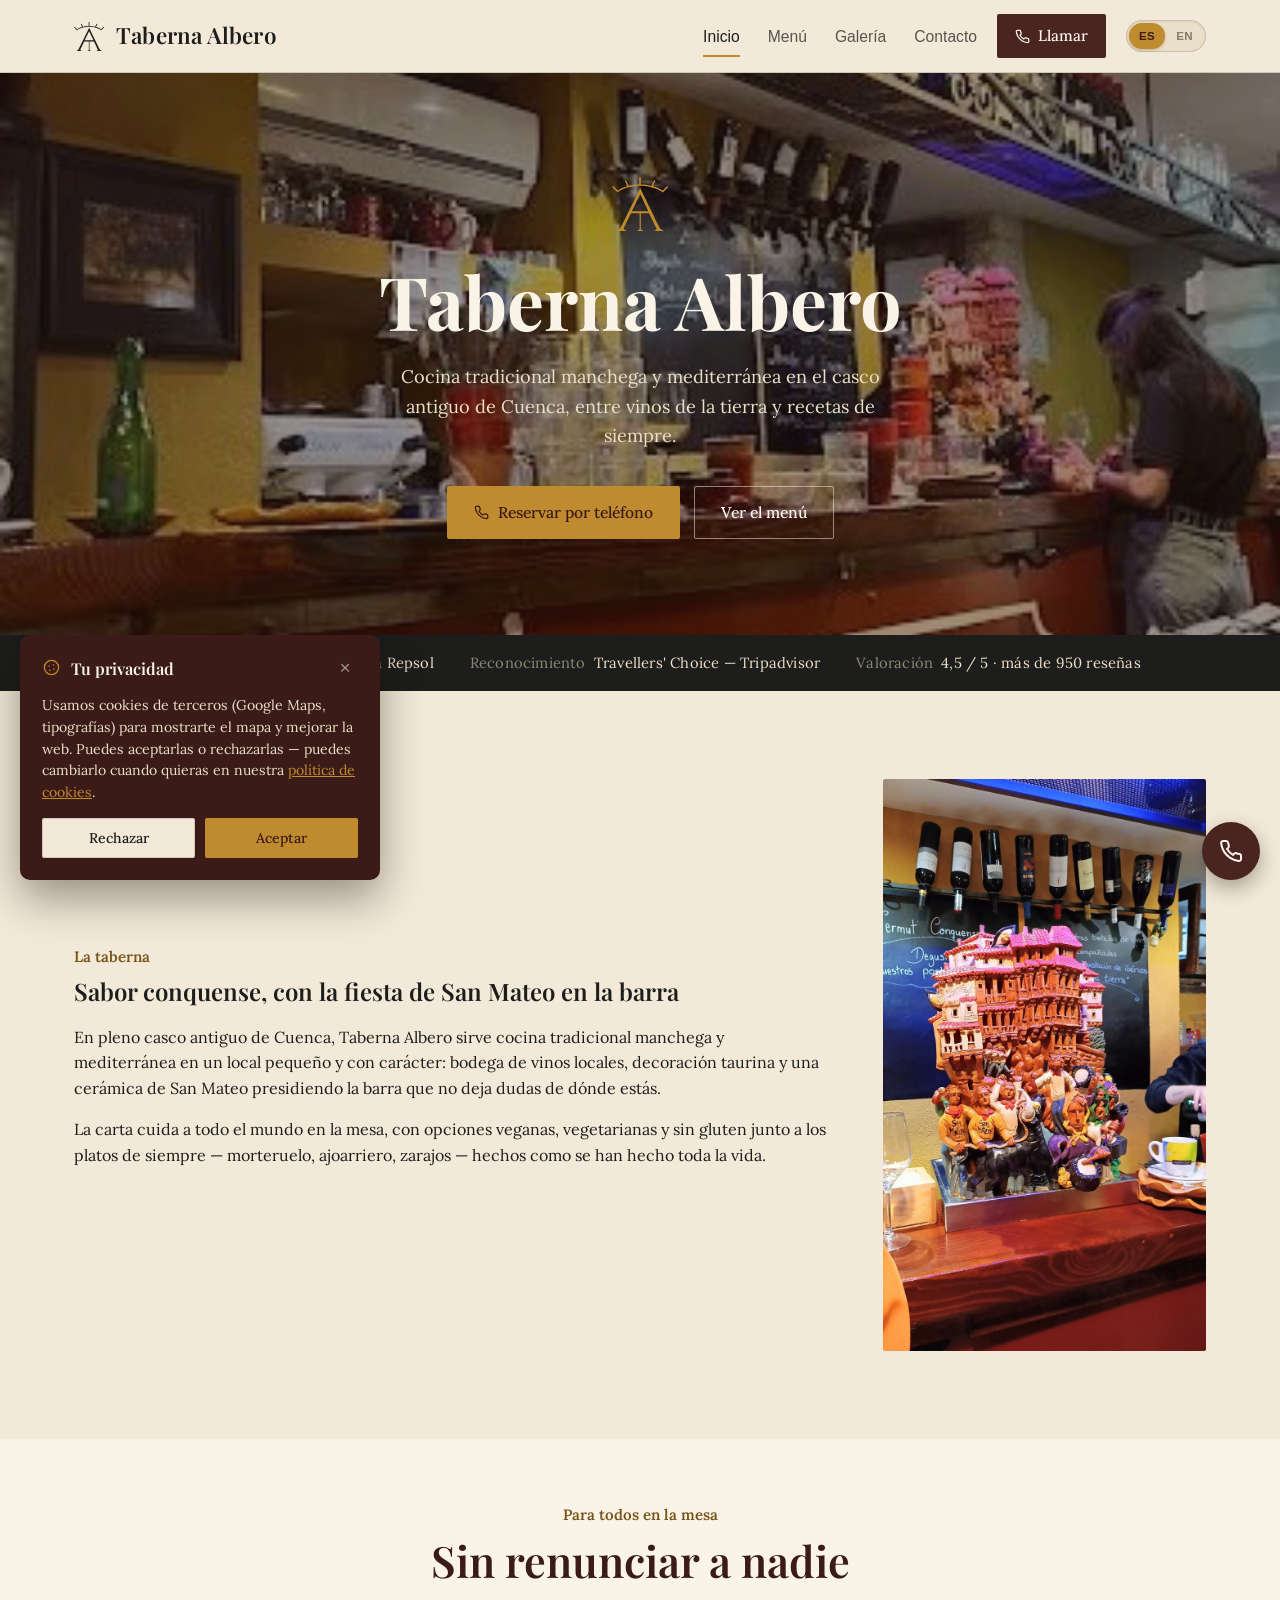
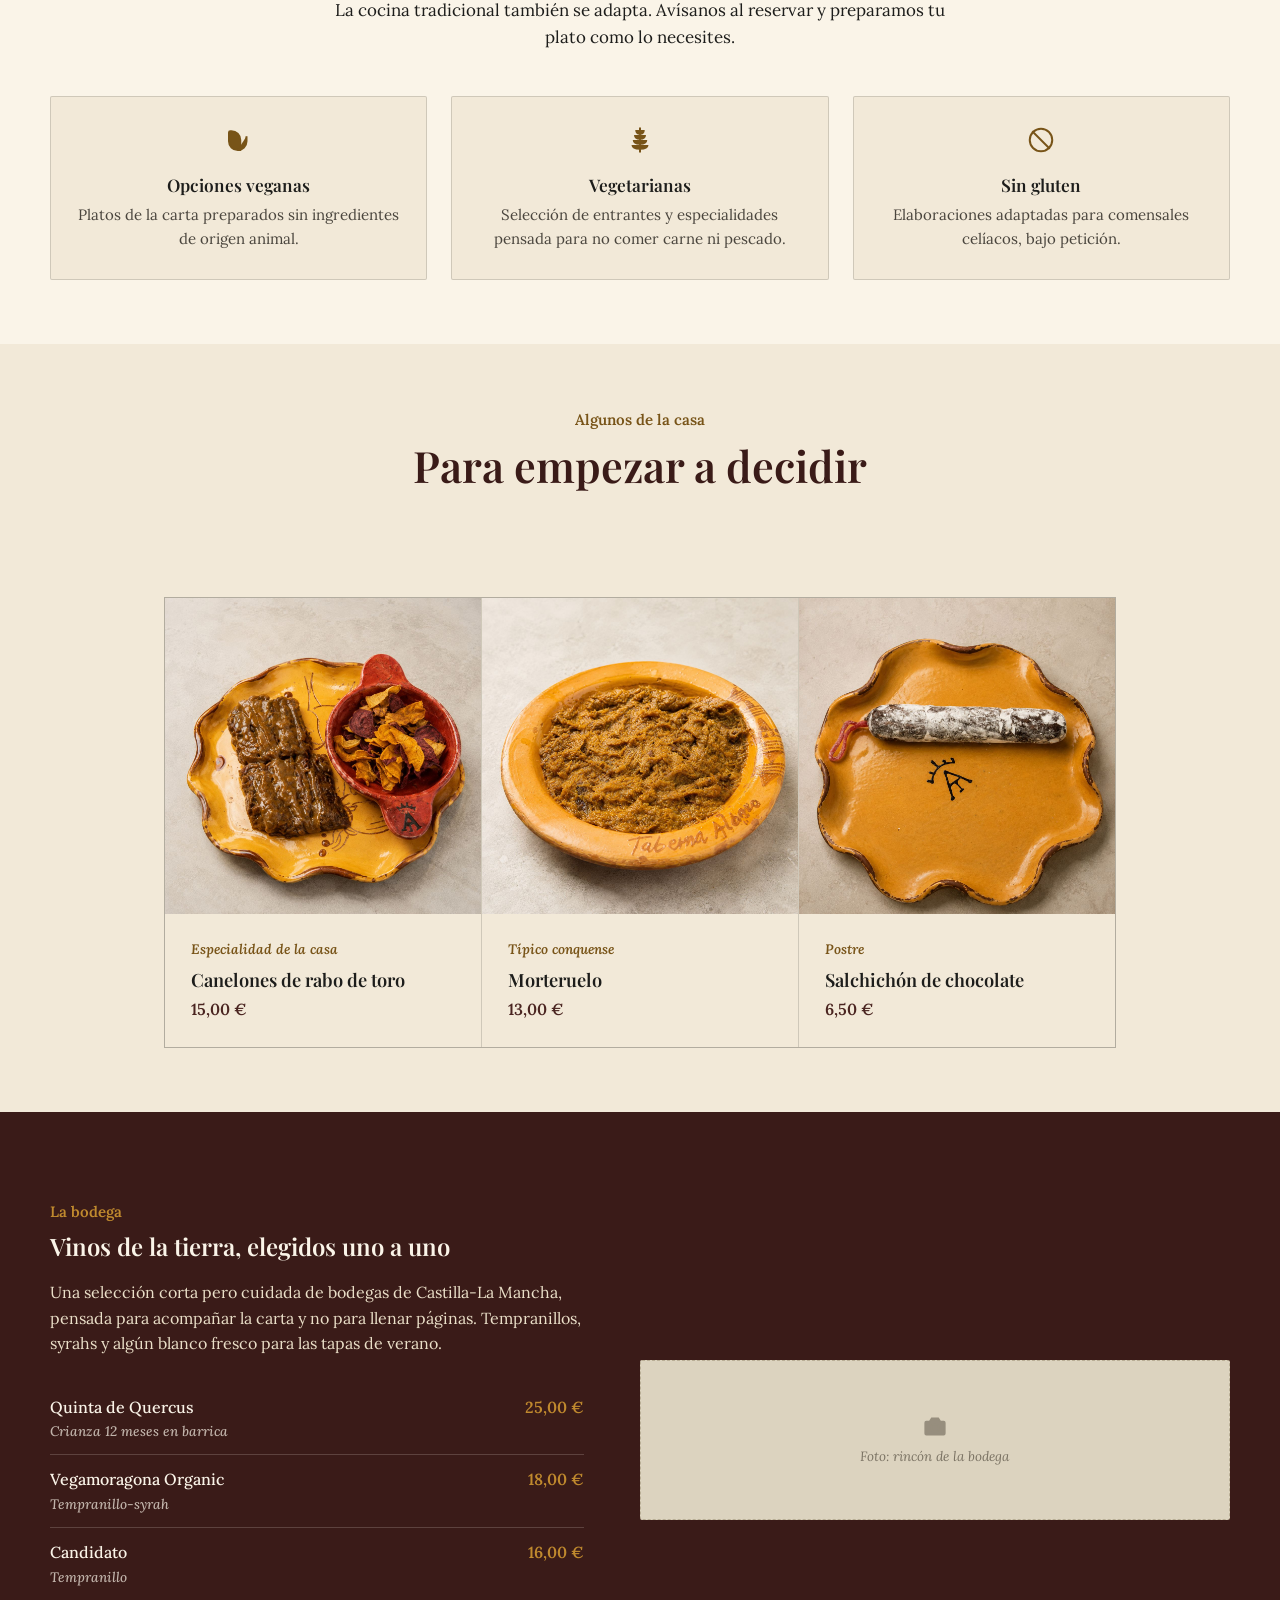
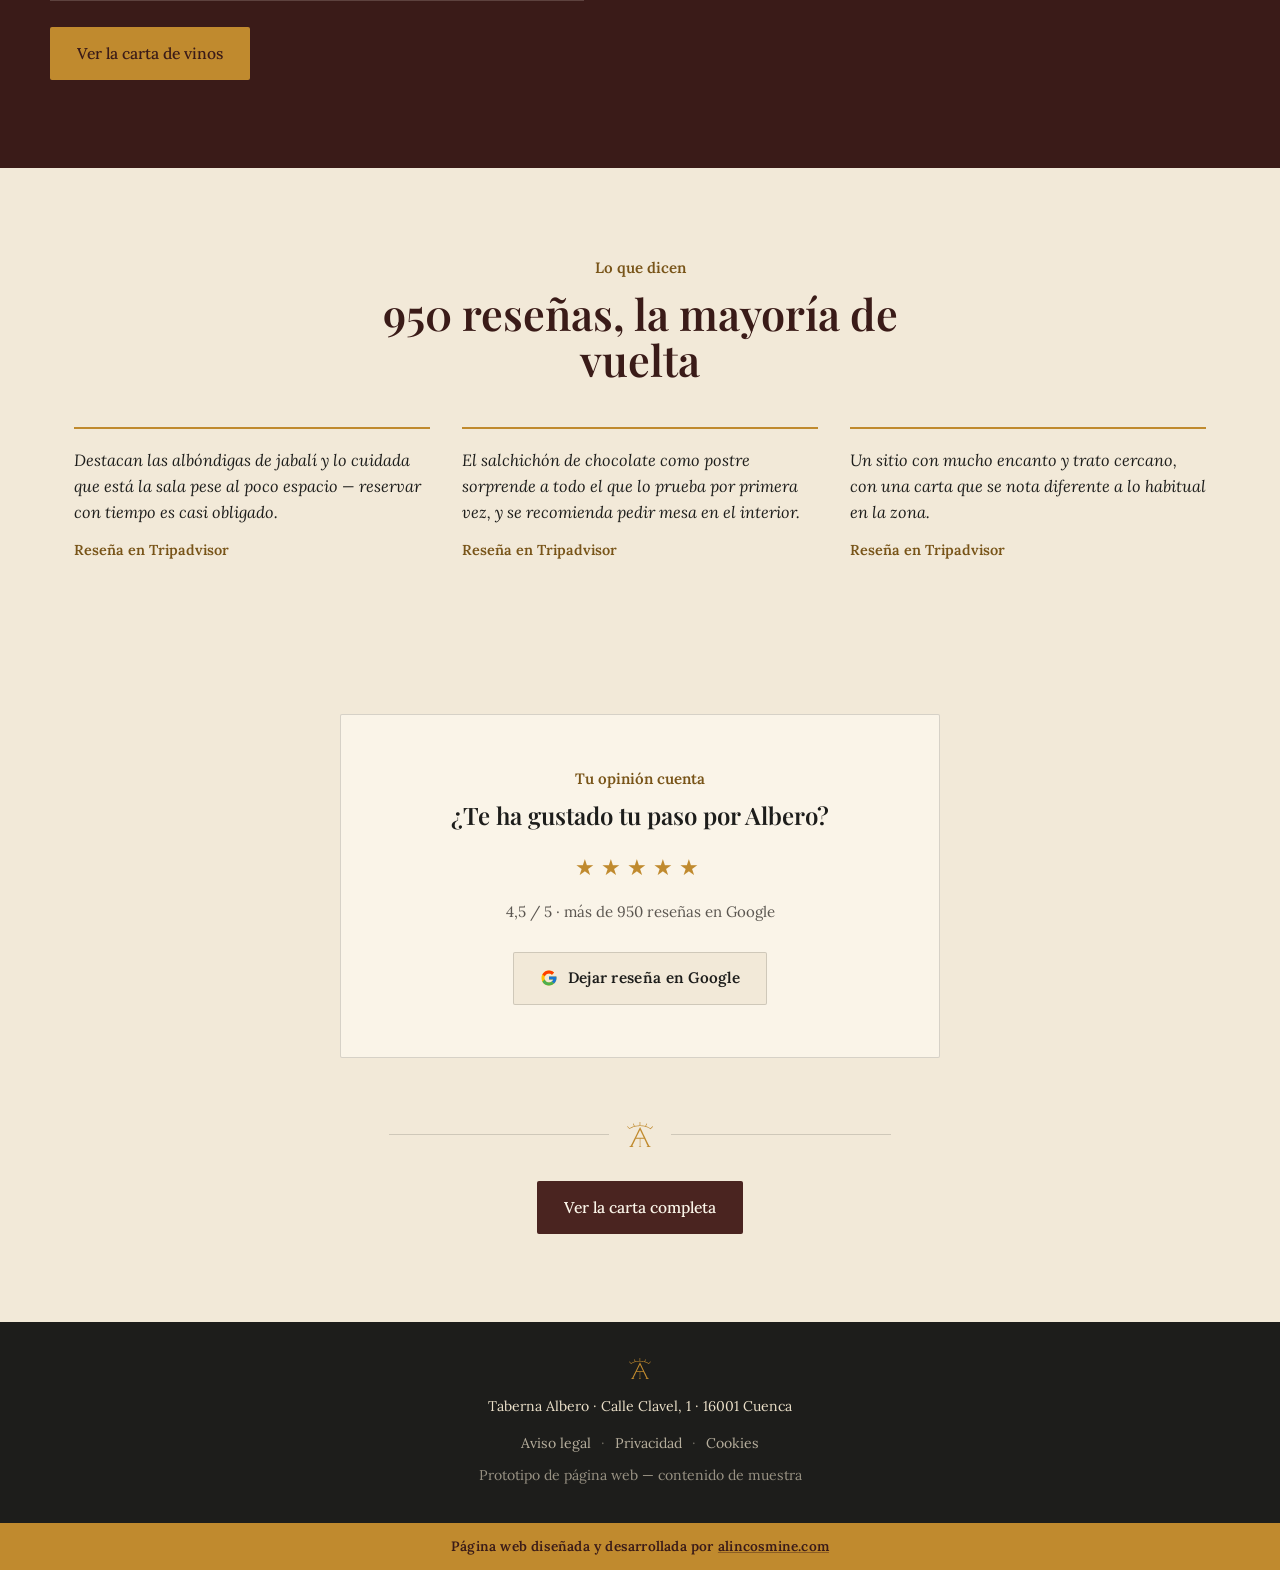
==== commit 9f2a5b21: "Añade tarjeta de reseñas de Google en la portada Nueva sección "¿Te ha gustado tu paso por Albero?" " ====
--- a/index.html
+++ b/index.html
@@ -237,6 +237,19 @@
   </div>
 </div>
 
+<div class="section tight" style="text-align:center;">
+  <div class="review-card">
+    <div class="kicker">Tu opinión cuenta</div>
+    <h2>¿Te ha gustado tu paso por Albero?</h2>
+    <div class="stars" aria-hidden="true">★★★★★</div>
+    <p class="rating-note">4,5 / 5 · más de 950 reseñas en Google</p>
+    <a class="review-google-btn" href="https://www.google.com/search?q=taberna+albero&oq=taberna+albero&gs_lcrp=EgZjaHJvbWUqCAgAEEUYJxg7MggIABBFGCcYOzIICAEQRRgnGDsyBggCEEUYOzIMCAMQABhDGIAEGIoFMhUIBBAuGEMYrwEYxwEYgAQYigUYjgUyBggFEEUYPDIGCAYQRRg8MgYIBxBFGDzSAQgxNTUxajBqN6gCALACAA&sourceid=chrome&source=chrome.ob&ie=UTF-8#lrd=0xd5d6773c35c1b8f:0x960b1d368f06e639,3,,," target="_blank" rel="noopener">
+      <svg viewBox="0 0 48 48"><path fill="#FFC107" d="M43.611,20.083H42V20H24v8h11.303c-1.649,4.657-6.08,8-11.303,8c-6.627,0-12-5.373-12-12c0-6.627,5.373-12,12-12c3.059,0,5.842,1.154,7.961,3.039l5.657-5.657C34.046,6.053,29.268,4,24,4C12.955,4,4,12.955,4,24c0,11.045,8.955,20,20,20c11.045,0,20-8.955,20-20C44,22.659,43.862,21.35,43.611,20.083z"/><path fill="#FF3D00" d="M6.306,14.691l6.571,4.819C14.655,15.108,18.961,12,24,12c3.059,0,5.842,1.154,7.961,3.039l5.657-5.657C34.046,6.053,29.268,4,24,4C16.318,4,9.656,8.337,6.306,14.691z"/><path fill="#4CAF50" d="M24,44c5.166,0,9.86-1.977,13.409-5.192l-6.19-5.238C29.211,35.091,26.715,36,24,36c-5.202,0-9.619-3.317-11.283-7.946l-6.522,5.025C9.505,39.556,16.227,44,24,44z"/><path fill="#1976D2" d="M43.611,20.083H42V20H24v8h11.303c-0.792,2.237-2.231,4.166-4.087,5.571c0.001-0.001,0.002-0.001,0.003-0.002l6.19,5.238C36.971,39.205,44,34,44,24C44,22.659,43.862,21.35,43.611,20.083z"/></svg>
+      Dejar reseña en Google
+    </a>
+  </div>
+</div>
+
 <div class="section" style="text-align:center; padding-top:0;">
   <div class="divider-mark" style="margin-bottom:34px;">
     <span class="line"></span><span class="mark"><svg viewBox="0 0 927 889.61" xmlns="http://www.w3.org/2000/svg"><path d="M0,162l89,91,45-29,46-23,49-19,40-12,49-11,61-9,37-3,24-1h50l43,3,42,5,44,8,55,14,39,13,41,17,48,25,36,24,89-92-19-15-72,75h-2l-34-21-36-18-49-20-40-13,2-6,40-83-2-2-19-8-7,12-32,69-7,12-43-10-45-7-39-4-14-1-35-1V1l-1-1h-23l-1,122-51,2-46,5-42,7-33,8-7-12-37-80h-2l-20,10,40,89-41,12-38,15-52,26-28,18L19,147,0,162ZM820.96,869.26s-17.06-7.71-30-25.56c-15.56-21.46-148.08-292.05-324.92-663.66-174.41,356.8-303.47,616.3-319.95,646.83-6.16,11.4-17.21,29.01-37.44,40.3-10.32,5.77-19.82,8.1-25.17,9.13v13.31h144.52v-12.26c-12.41-3.03-20.98-7.59-26.61-11.35-1.68-1.12-2.22-1.59-2.61-1.96-9.47-9.1.39-34.12,4.94-44.49,36.43-74.5,72.86-149.01,109.29-223.52h142.14v259.73c-1.01,2.69-4.15,9.96-12,15.26-9.18,6.21-18.63,5.56-21.26,5.28v13.31h86.77v-12.62c-2.48.21-14.89,1.02-24.94-7.92-5.55-4.94-7.97-10.69-9-13.8v-259.27h137.28c64.27,135.34,109.94,230.68,117.36,242.98,1.13,1.87,5.43,8.56,3.91,16.19-1.23,6.19-5.73,10.14-8.12,12.23-9.2,8.07-20.51,8.64-24.94,8.61v13.11h144v-13.99c-5.49-.43-13.99-1.68-23.25-5.87ZM327,563.46l136.84-282.13,133.94,282.13h-270.78Z" fill="currentColor"/></svg></span><span class="line"></span>
--- a/style.css
+++ b/style.css
@@ -350,6 +350,29 @@
 .testi .who{font-size:0.9rem; color:var(--ochre-dark); font-weight:600;}
 @media (max-width:820px){ .testi-grid{grid-template-columns:1fr; gap:36px;} }
 
+/* Google review card */
+.review-card{
+  max-width:600px; margin:0 auto;
+  border:1px solid var(--line); border-radius:2px;
+  background:var(--cream);
+  padding:52px 40px;
+}
+.review-card h2{margin-top:12px;}
+.review-card .stars{color:var(--ochre); font-size:1.4rem; letter-spacing:6px; margin:20px 0 12px;}
+.review-card .rating-note{color:#5b5650; font-size:0.94rem; margin-bottom:28px;}
+.review-google-btn{
+  display:inline-flex; align-items:center; gap:10px;
+  border:1px solid var(--line); background:var(--sand);
+  padding:13px 26px; border-radius:2px; text-decoration:none;
+  color:var(--ink); font-size:0.95rem; font-weight:600; letter-spacing:.3px;
+  transition:background .15s ease, border-color .15s ease;
+}
+.review-google-btn:hover{background:var(--sand-2); border-color:var(--ochre);}
+.review-google-btn svg{width:18px; height:18px; flex:none;}
+@media (max-width:640px){
+  .review-card{padding:40px 24px;}
+}
+
 /* Bodega */
 .bodega{background:var(--wine-2); color:var(--cream);}
 .bodega .section-head h2{color:var(--cream);}
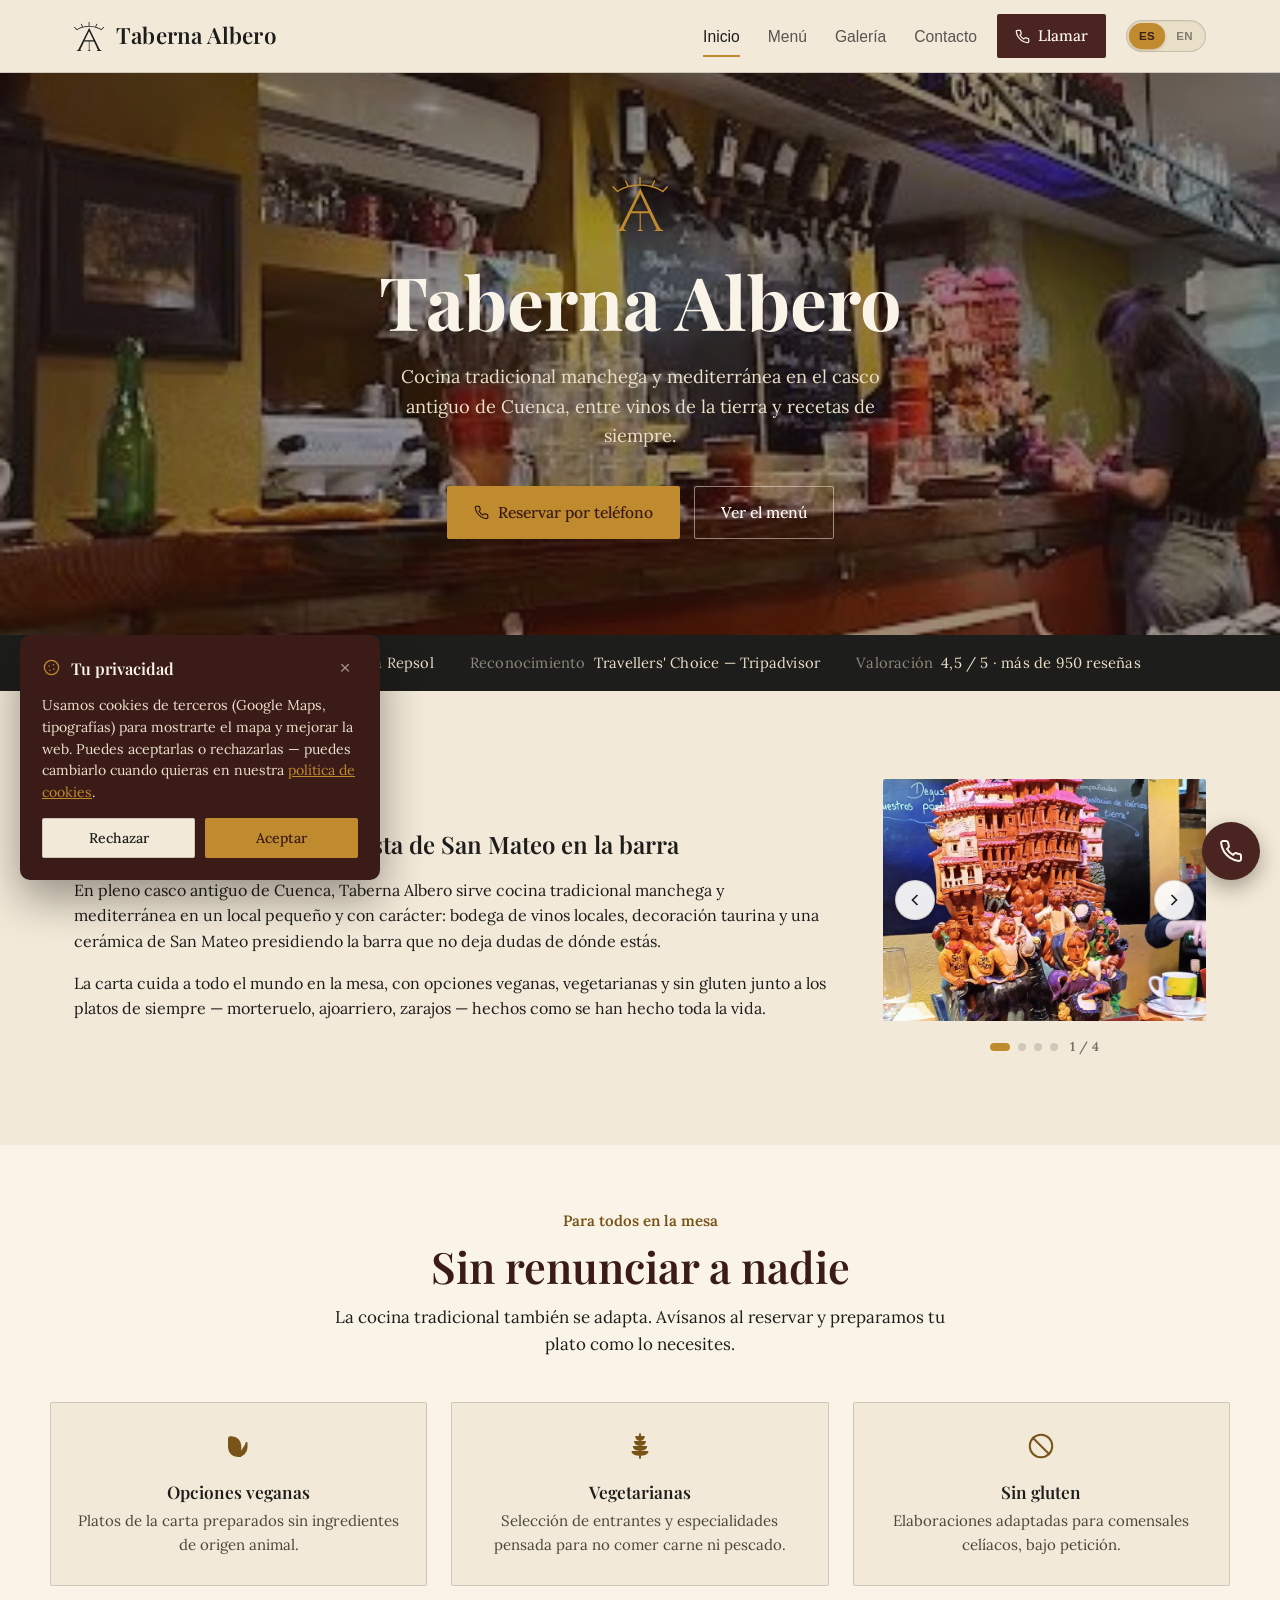
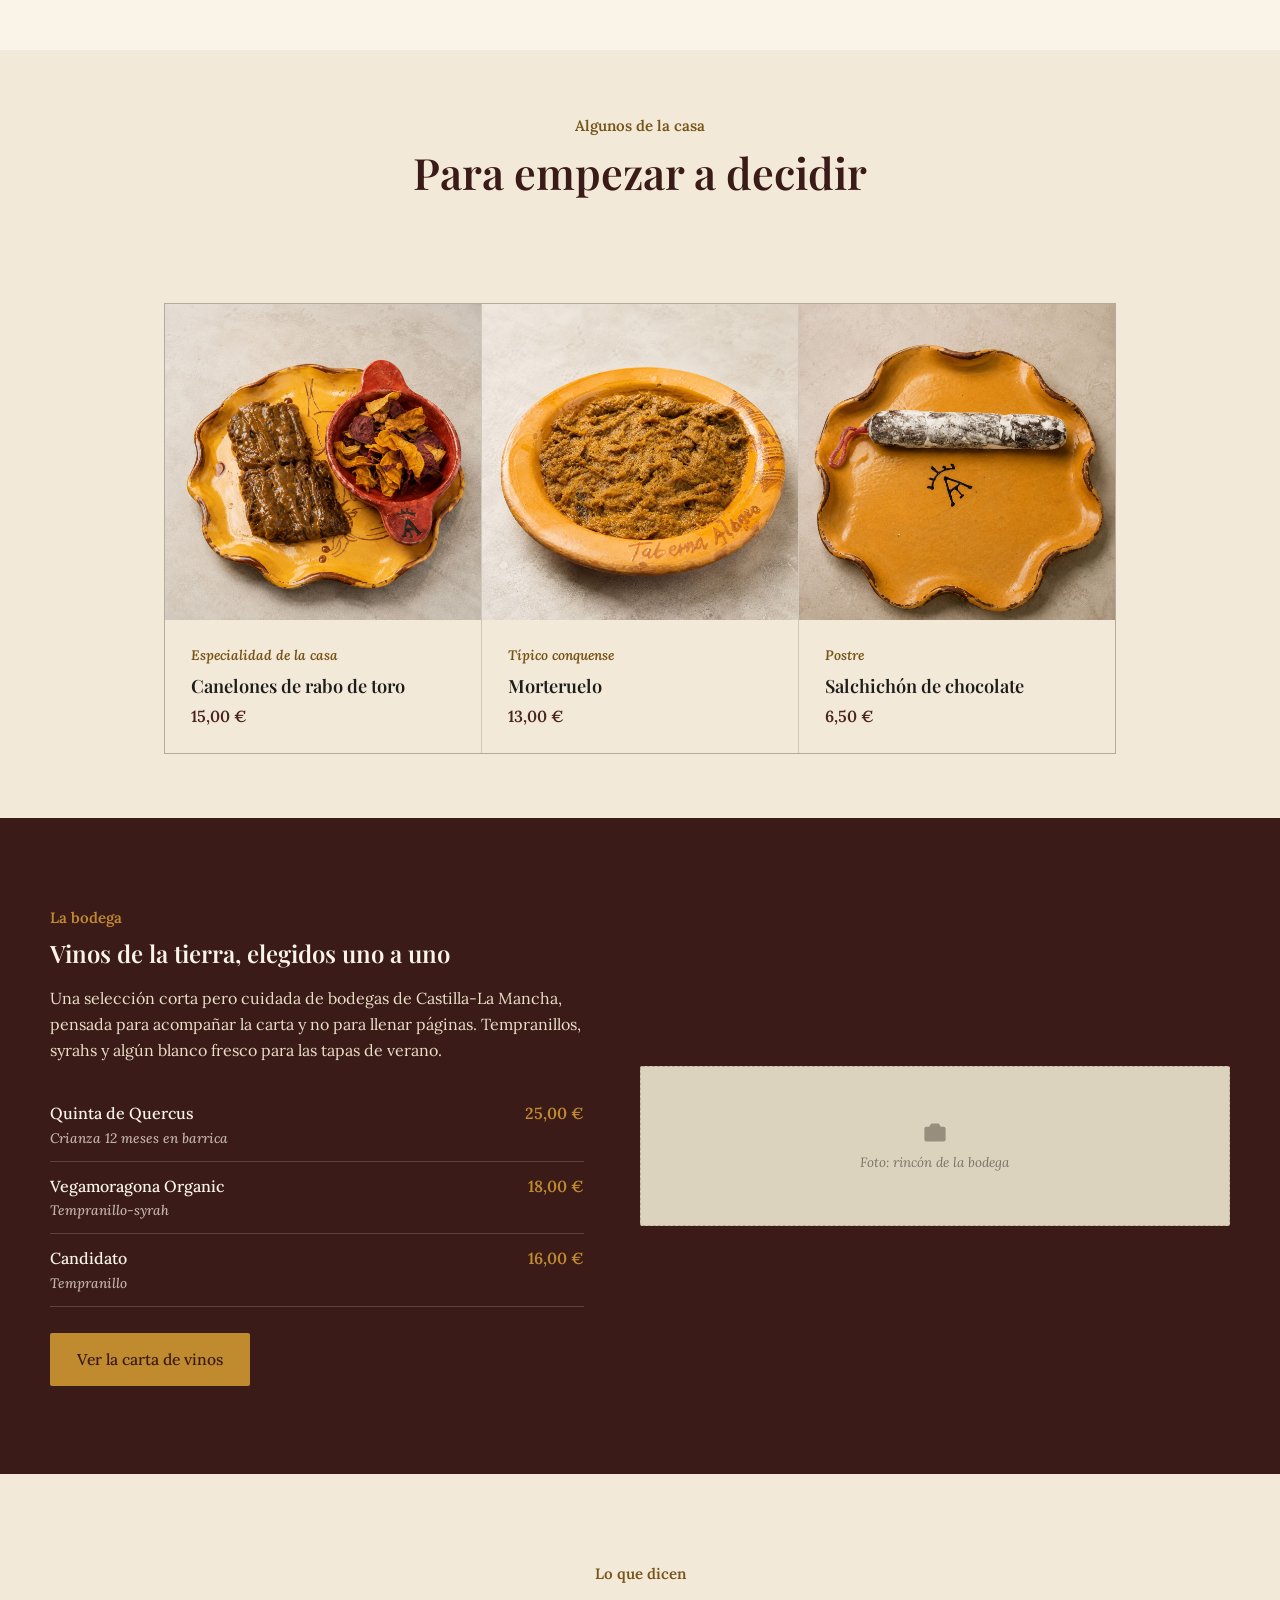
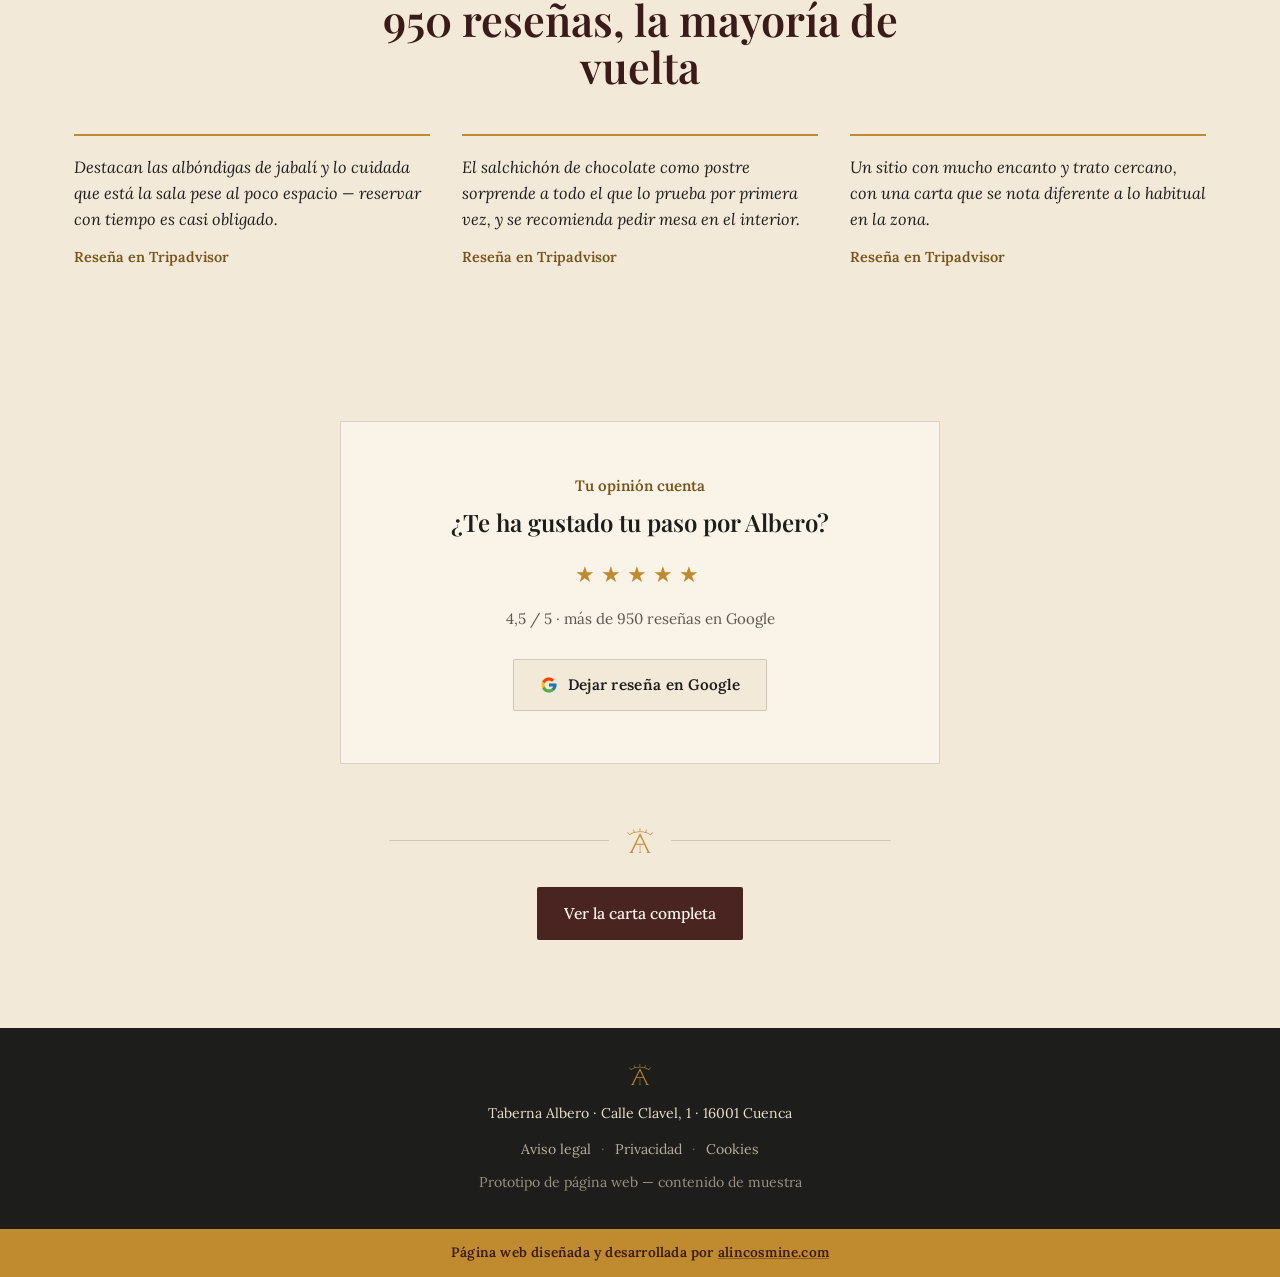
==== commit a826ff68: "Convierte la foto de "La taberna" en un carrusel de fotos Añade un carrusel con flechas prev/next ci" ====
--- a/index.html
+++ b/index.html
@@ -131,7 +131,22 @@
       <p style="margin-bottom:16px;">En pleno casco antiguo de Cuenca, Taberna Albero sirve cocina tradicional manchega y mediterránea en un local pequeño y con carácter: bodega de vinos locales, decoración taurina y una cerámica de San Mateo presidiendo la barra que no deja dudas de dónde estás.</p>
       <p>La carta cuida a todo el mundo en la mesa, con opciones veganas, vegetarianas y sin gluten junto a los platos de siempre — morteruelo, ajoarriero, zarajos — hechos como se han hecho toda la vida.</p>
     </div>
-    <img src="img/escultura-sanmateo.jpg" alt="Cerámica de los Sanmateos en la barra de Taberna Albero">
+    <div class="photo-carousel" data-images='[{"src":"img/escultura-sanmateo.jpg","alt":"Cerámica de los Sanmateos en la barra de Taberna Albero"},{"src":"img/entrada-fachada.jpg","alt":"Entrada de Taberna Albero"},{"src":"img/comedor-azulejo.jpg","alt":"Comedor con azulejo hidráulico"},{"src":"img/bar-logo-cristal.jpg","alt":"Rincón con el logo en cristal esmerilado"}]'>
+      <div class="photo-carousel-frame">
+        <img class="photo-carousel-img" src="img/escultura-sanmateo.jpg" alt="Cerámica de los Sanmateos en la barra de Taberna Albero">
+        <button class="carousel-arrow prev" type="button" aria-label="Foto anterior"><svg viewBox="0 0 24 24" fill="none" stroke="currentColor" stroke-width="2"><path d="M15 6l-6 6 6 6"/></svg></button>
+        <button class="carousel-arrow next" type="button" aria-label="Foto siguiente"><svg viewBox="0 0 24 24" fill="none" stroke="currentColor" stroke-width="2"><path d="M9 6l6 6-6 6"/></svg></button>
+      </div>
+      <div class="carousel-footer">
+        <div class="carousel-dots">
+          <button class="dot active" type="button" aria-label="Ir a la foto 1"></button>
+          <button class="dot" type="button" aria-label="Ir a la foto 2"></button>
+          <button class="dot" type="button" aria-label="Ir a la foto 3"></button>
+          <button class="dot" type="button" aria-label="Ir a la foto 4"></button>
+        </div>
+        <span class="carousel-count">1 / 4</span>
+      </div>
+    </div>
   </div>
 </div>
 
--- a/style.css
+++ b/style.css
@@ -294,6 +294,33 @@
   .about-grid.reverse .media{order:initial;}
 }
 
+/* Photo carousel */
+.photo-carousel{display:flex; flex-direction:column; gap:16px; min-width:0;}
+.photo-carousel-frame{
+  position:relative; border-radius:2px; overflow:hidden;
+  aspect-ratio:4/3; background:var(--ph-bg);
+}
+.photo-carousel-img{width:100%; height:100%; object-fit:cover; display:block; transition:opacity .3s ease;}
+.carousel-arrow{
+  position:absolute; top:50%; transform:translateY(-50%);
+  width:40px; height:40px; border-radius:50%; border:1px solid var(--line);
+  background:rgba(255,255,255,.92); color:var(--ink);
+  display:flex; align-items:center; justify-content:center;
+  cursor:pointer; padding:0; transition:background .2s ease, transform .15s ease;
+}
+.carousel-arrow:hover{background:#fff; transform:translateY(-50%) scale(1.06);}
+.carousel-arrow svg{width:20px; height:20px;}
+.carousel-arrow.prev{left:12px;}
+.carousel-arrow.next{right:12px;}
+.carousel-footer{display:flex; align-items:center; justify-content:center; gap:12px;}
+.carousel-dots{display:flex; align-items:center; gap:8px;}
+.carousel-dots .dot{
+  width:8px; height:8px; border-radius:50%; border:none; padding:0;
+  background:var(--line); cursor:pointer; transition:background .2s ease, width .2s ease;
+}
+.carousel-dots .dot.active{background:var(--ochre); width:20px; border-radius:4px;}
+.carousel-count{font-size:.8rem; font-weight:600; letter-spacing:.3px; color:var(--ink); opacity:.6;}
+
 .divider-mark{
   display:flex; align-items:center; justify-content:center; gap:18px;
   color:var(--ochre); margin:0 auto;
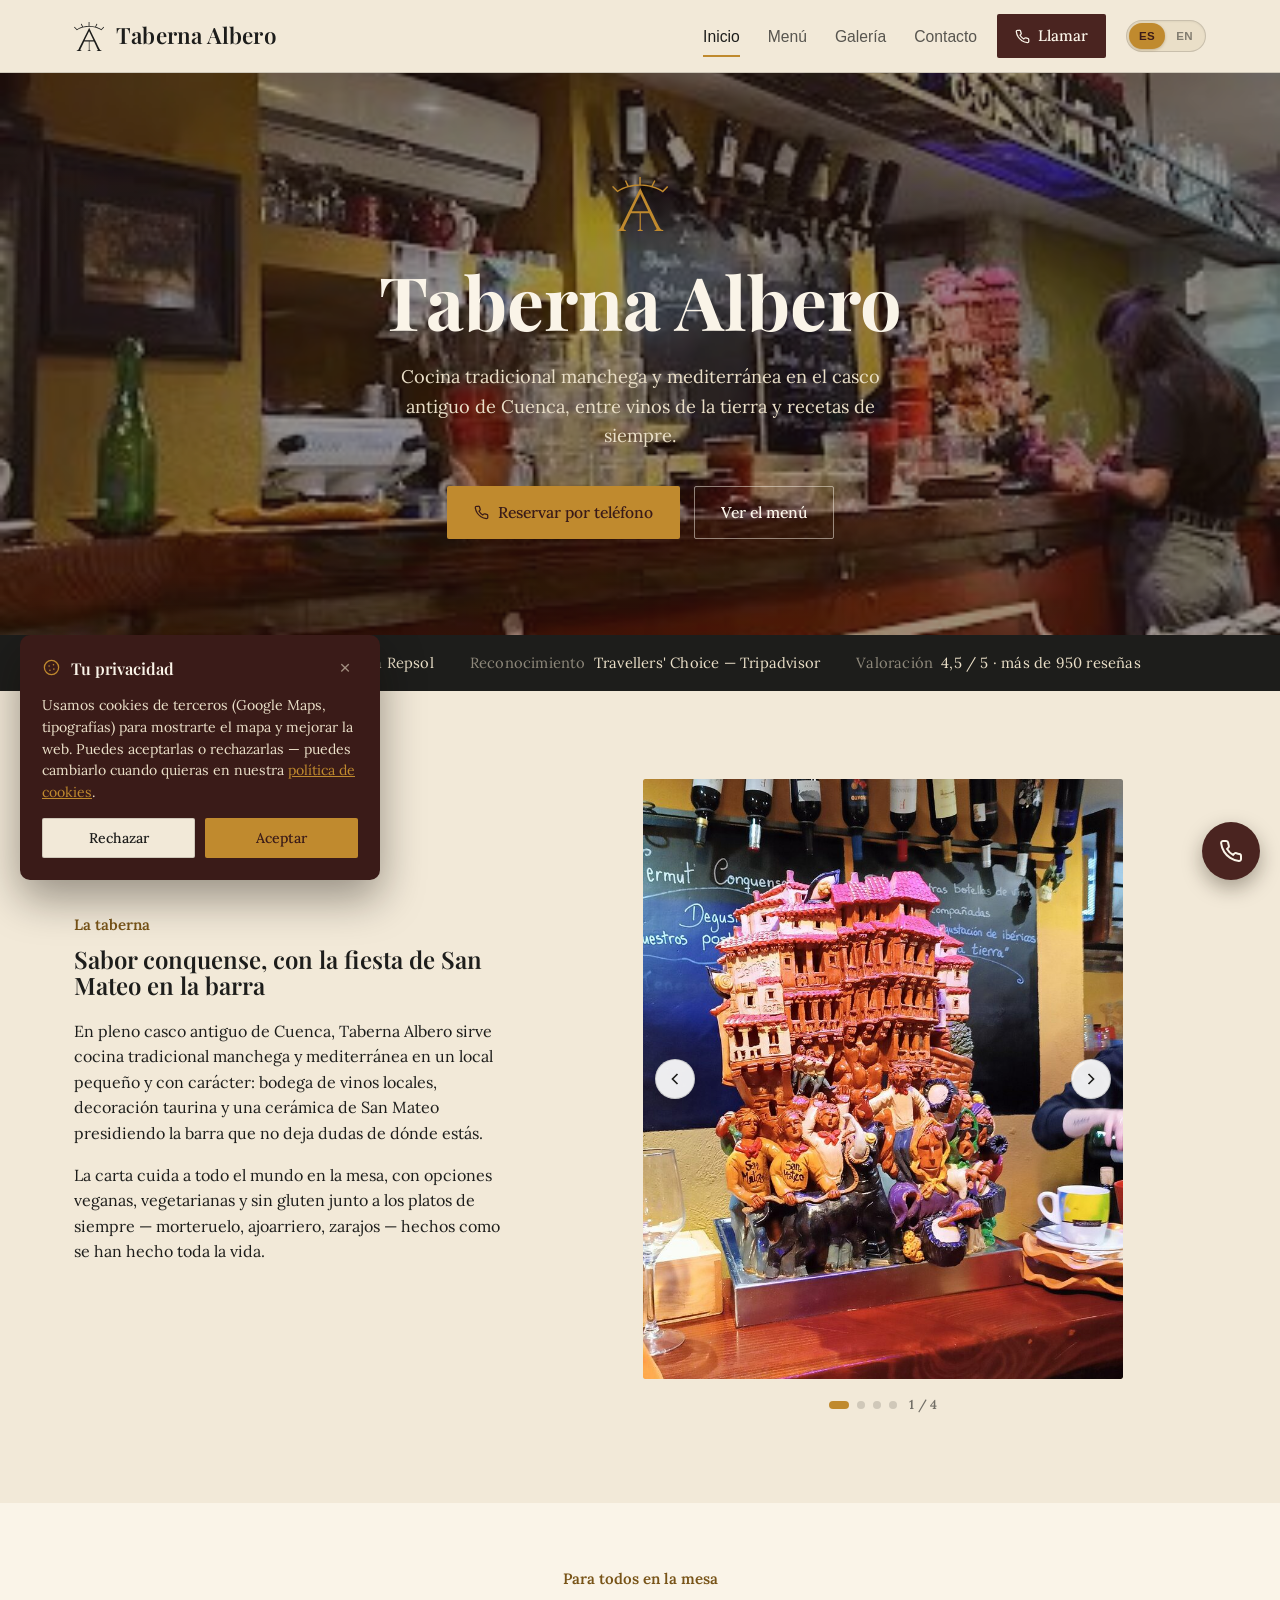
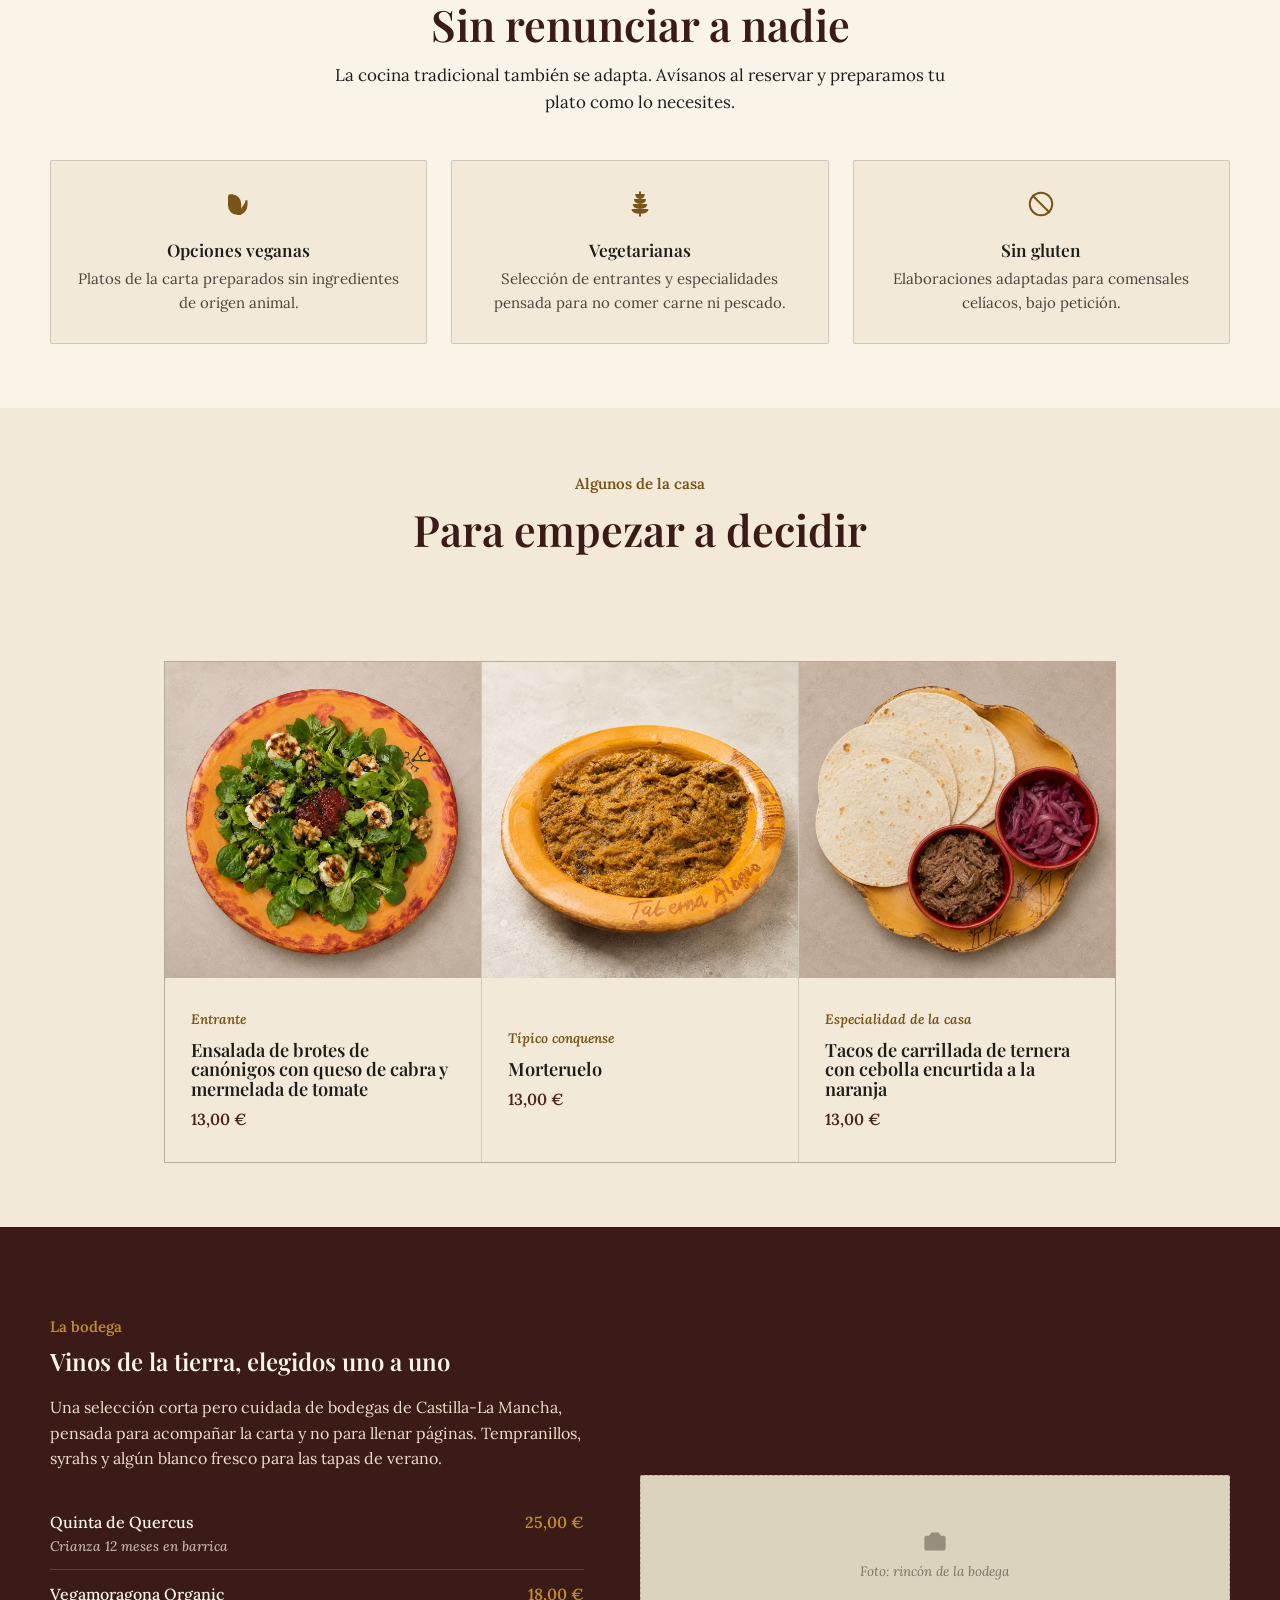
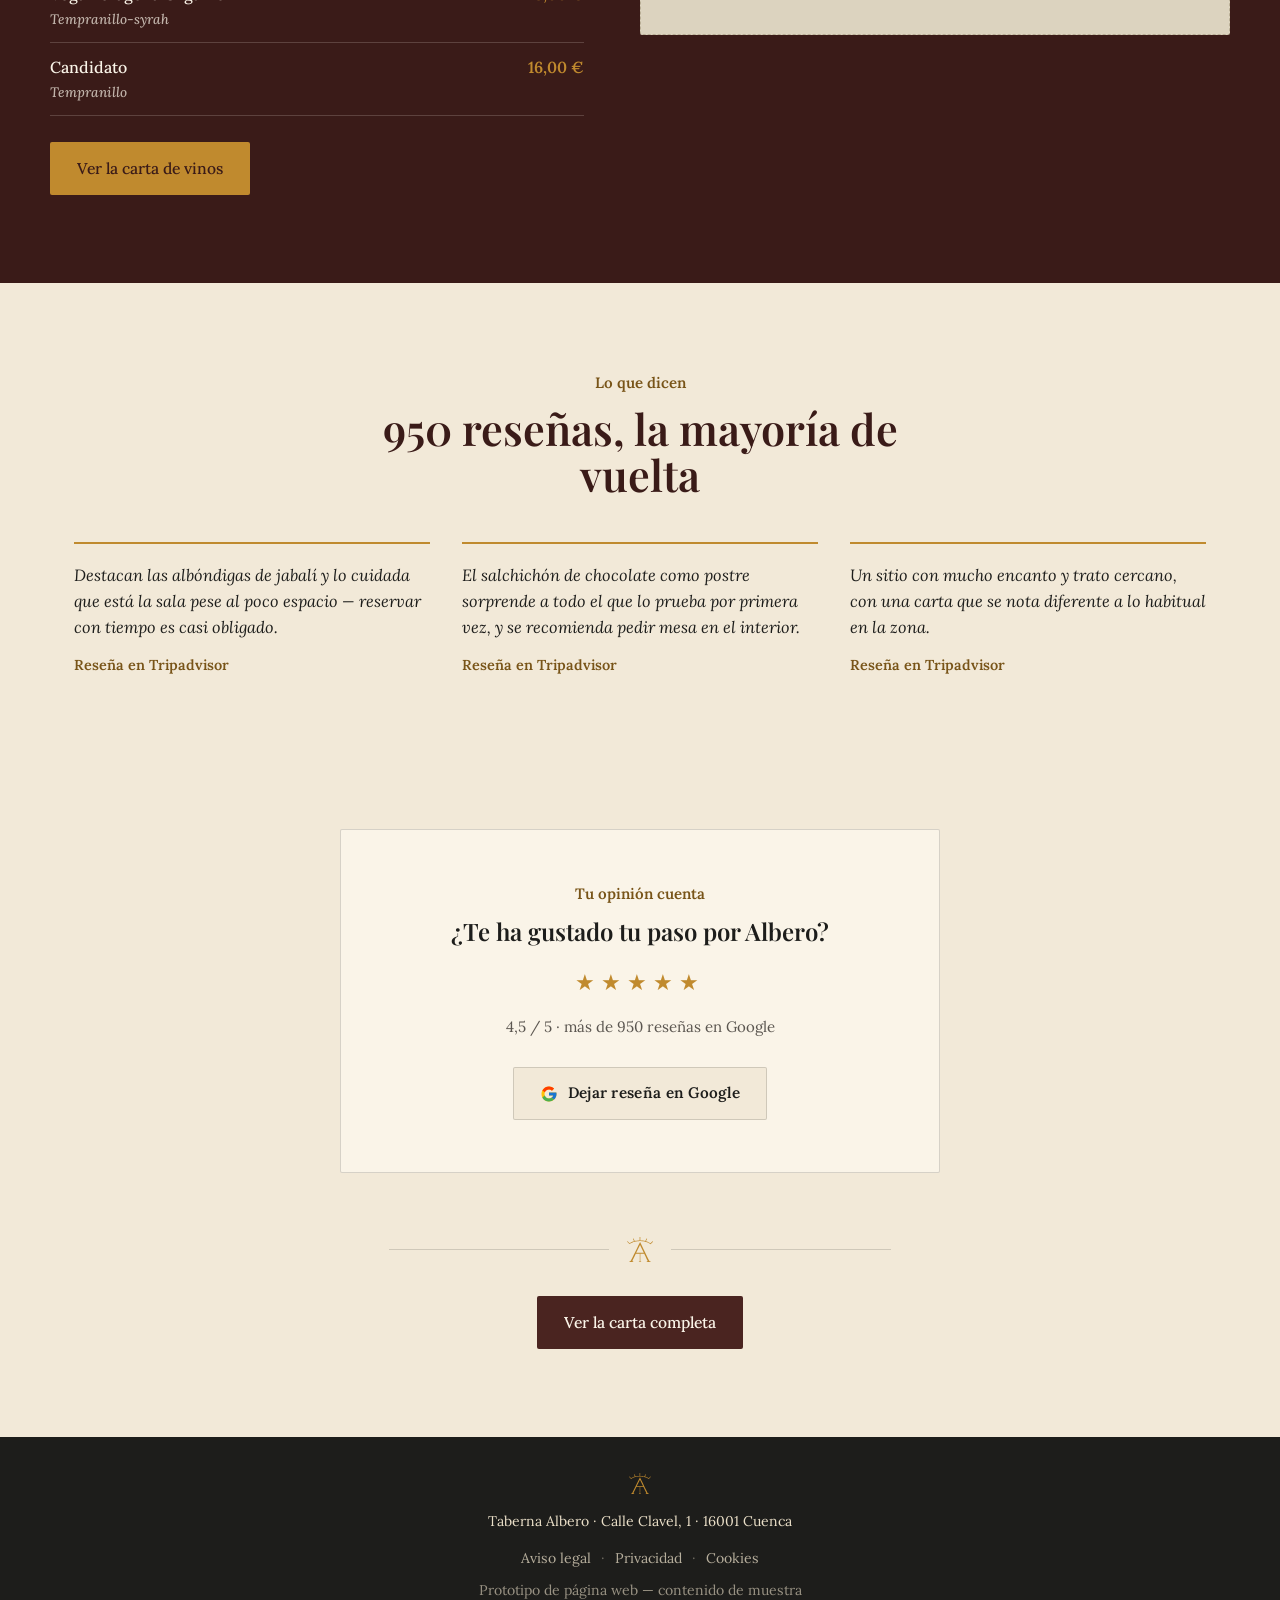
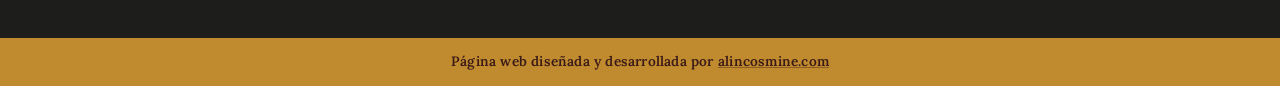
==== commit 08931299: "Actualiza las fotos del carrusel de "La taberna" con 3 fotos nuevas Sustituye entrada-fachada/comedo" ====
--- a/index.html
+++ b/index.html
@@ -131,7 +131,7 @@
       <p style="margin-bottom:16px;">En pleno casco antiguo de Cuenca, Taberna Albero sirve cocina tradicional manchega y mediterránea en un local pequeño y con carácter: bodega de vinos locales, decoración taurina y una cerámica de San Mateo presidiendo la barra que no deja dudas de dónde estás.</p>
       <p>La carta cuida a todo el mundo en la mesa, con opciones veganas, vegetarianas y sin gluten junto a los platos de siempre — morteruelo, ajoarriero, zarajos — hechos como se han hecho toda la vida.</p>
     </div>
-    <div class="photo-carousel" data-images='[{"src":"img/escultura-sanmateo.jpg","alt":"Cerámica de los Sanmateos en la barra de Taberna Albero"},{"src":"img/entrada-fachada.jpg","alt":"Entrada de Taberna Albero"},{"src":"img/comedor-azulejo.jpg","alt":"Comedor con azulejo hidráulico"},{"src":"img/bar-logo-cristal.jpg","alt":"Rincón con el logo en cristal esmerilado"}]'>
+    <div class="photo-carousel" data-images='[{"src":"img/escultura-sanmateo.jpg","alt":"Cerámica de los Sanmateos en la barra de Taberna Albero"},{"src":"img/interior-barra-vinos.jpg","alt":"Barra de Taberna Albero con la selección de vinos"},{"src":"img/sala-arco-azulejo.jpg","alt":"Comedor de Taberna Albero con los carteles de las fiestas de San Mateo"},{"src":"img/fachada-noche.jpg","alt":"Fachada de Taberna Albero de noche"}]'>
       <div class="photo-carousel-frame">
         <img class="photo-carousel-img" src="img/escultura-sanmateo.jpg" alt="Cerámica de los Sanmateos en la barra de Taberna Albero">
         <button class="carousel-arrow prev" type="button" aria-label="Foto anterior"><svg viewBox="0 0 24 24" fill="none" stroke="currentColor" stroke-width="2"><path d="M15 6l-6 6 6 6"/></svg></button>
--- a/style.css
+++ b/style.css
@@ -281,7 +281,7 @@
 .section-head p{margin-top:14px; font-size:1.06rem; max-width:56ch;}
 
 .about-grid{
-  display:grid; grid-template-columns:1.4fr 0.6fr; gap:56px; align-items:center;
+  display:grid; grid-template-columns:minmax(0,0.8fr) minmax(0,1.2fr); gap:56px; align-items:center;
 }
 .about-grid img, .about-grid .ph{border-radius:2px; min-width:0;}
 .about-grid > *{min-width:0;}
@@ -295,10 +295,10 @@
 }
 
 /* Photo carousel */
-.photo-carousel{display:flex; flex-direction:column; gap:16px; min-width:0;}
+.photo-carousel{display:flex; flex-direction:column; gap:16px; width:100%; max-width:480px; margin:0 auto;}
 .photo-carousel-frame{
-  position:relative; border-radius:2px; overflow:hidden;
-  aspect-ratio:4/3; background:var(--ph-bg);
+  position:relative; border-radius:2px; overflow:hidden; width:100%;
+  aspect-ratio:4/5; background:var(--ph-bg); flex-shrink:0;
 }
 .photo-carousel-img{width:100%; height:100%; object-fit:cover; display:block; transition:opacity .3s ease;}
 .carousel-arrow{
@@ -340,7 +340,7 @@
 .dish-grid .dish.fading{opacity:0;}
 .dish .dish-photo{aspect-ratio:1/1; height:auto; overflow:hidden;}
 .dish .dish-photo img, .dish .dish-photo.ph{height:100%; width:100%; object-fit:cover; border-radius:0; min-height:0;}
-.dish .dish-body{padding:24px 26px;}
+.dish .dish-body{padding:24px 26px; min-height:184px; display:flex; flex-direction:column; justify-content:center;}
 .dish .cat{font-size:0.86rem; font-style:italic; color:var(--ochre-dark); font-weight:600; margin-bottom:10px;}
 .dish h3{font-weight:600; font-size:1.14rem; margin-bottom:8px;}
 .dish .price{color:var(--wine); font-weight:600;}
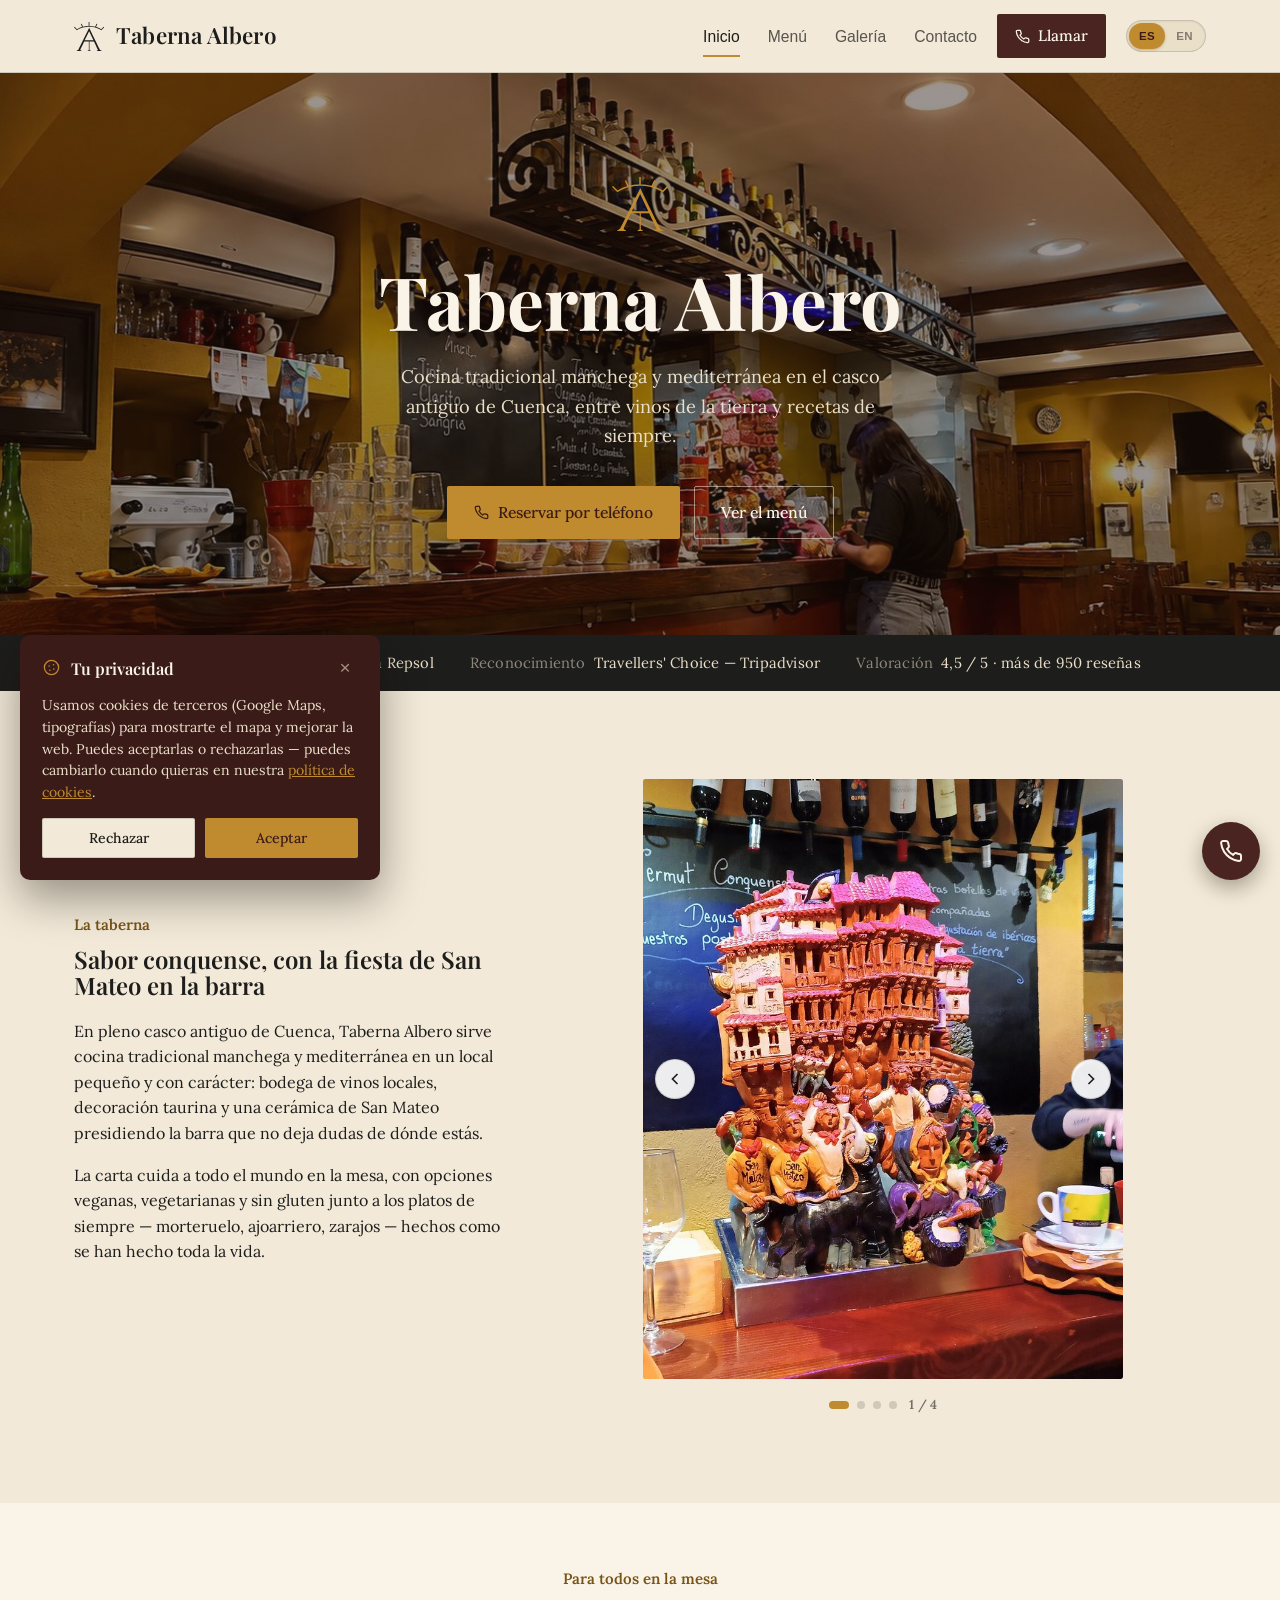
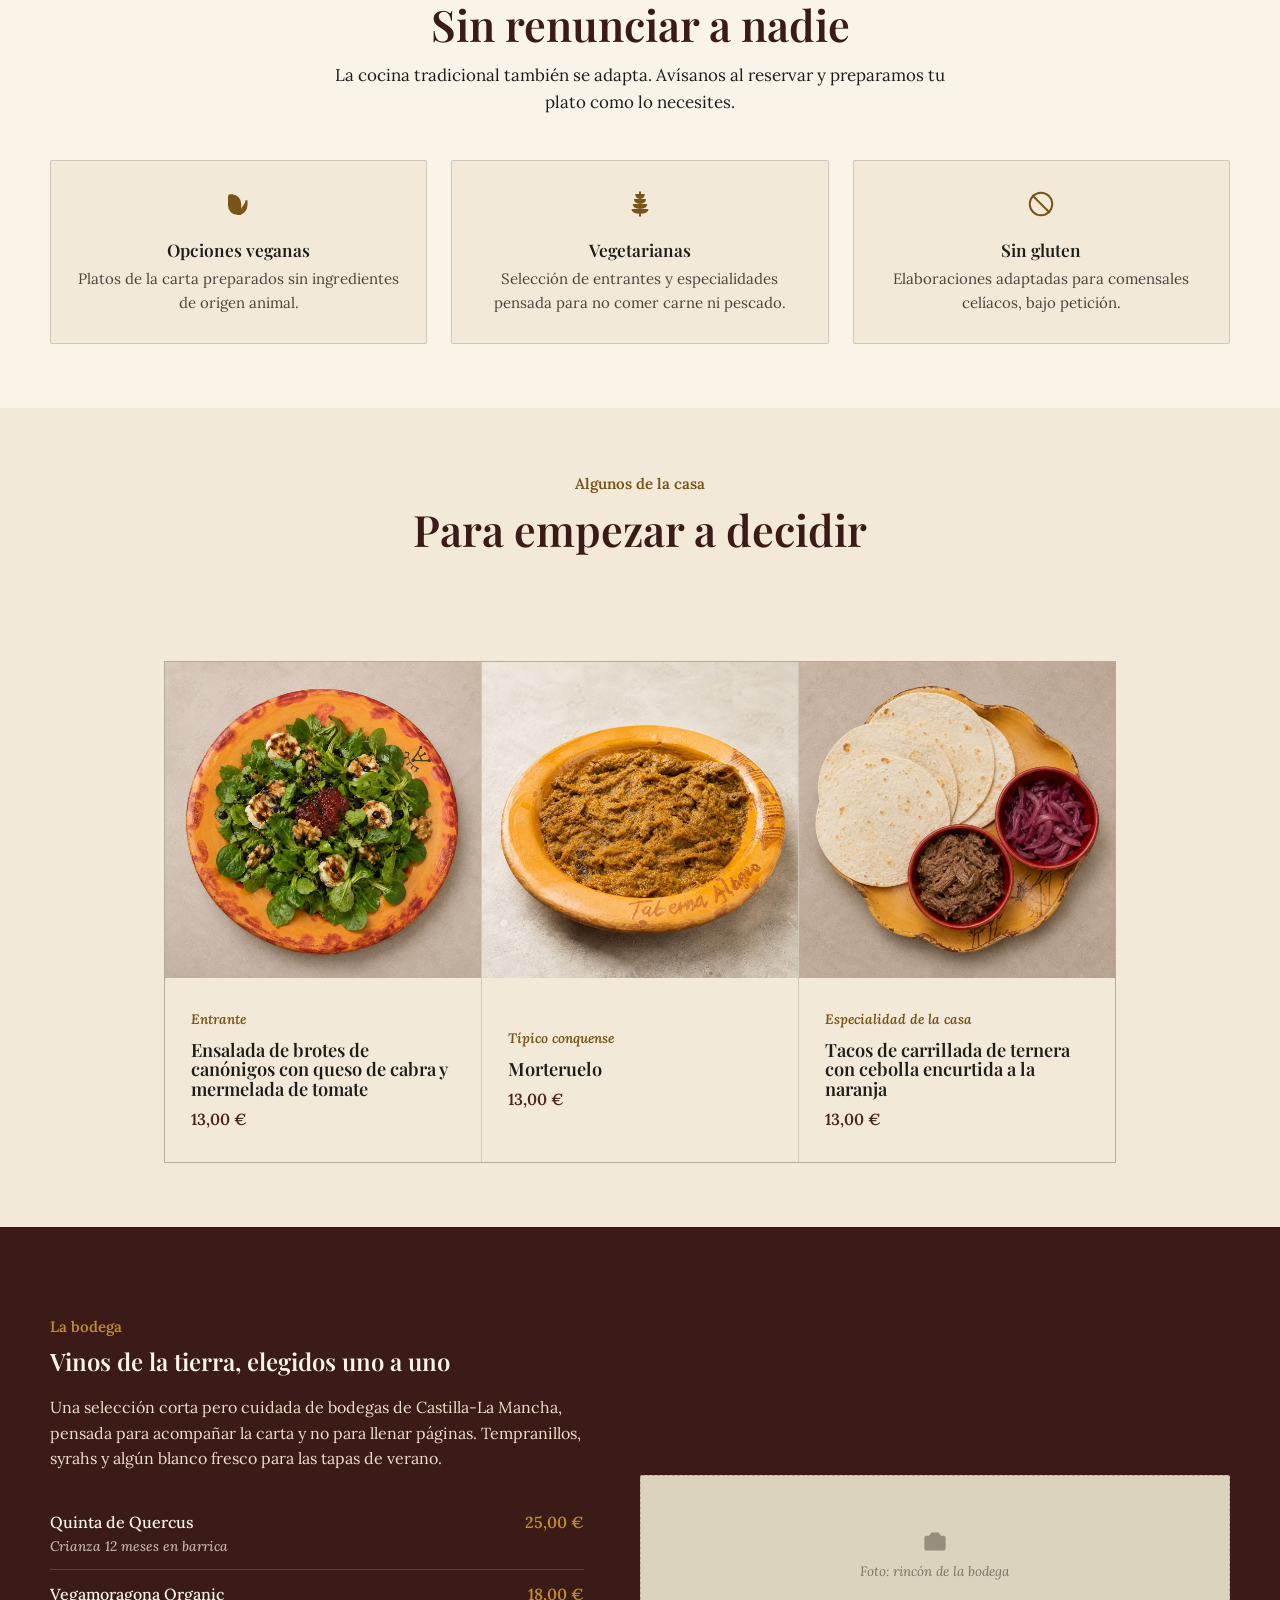
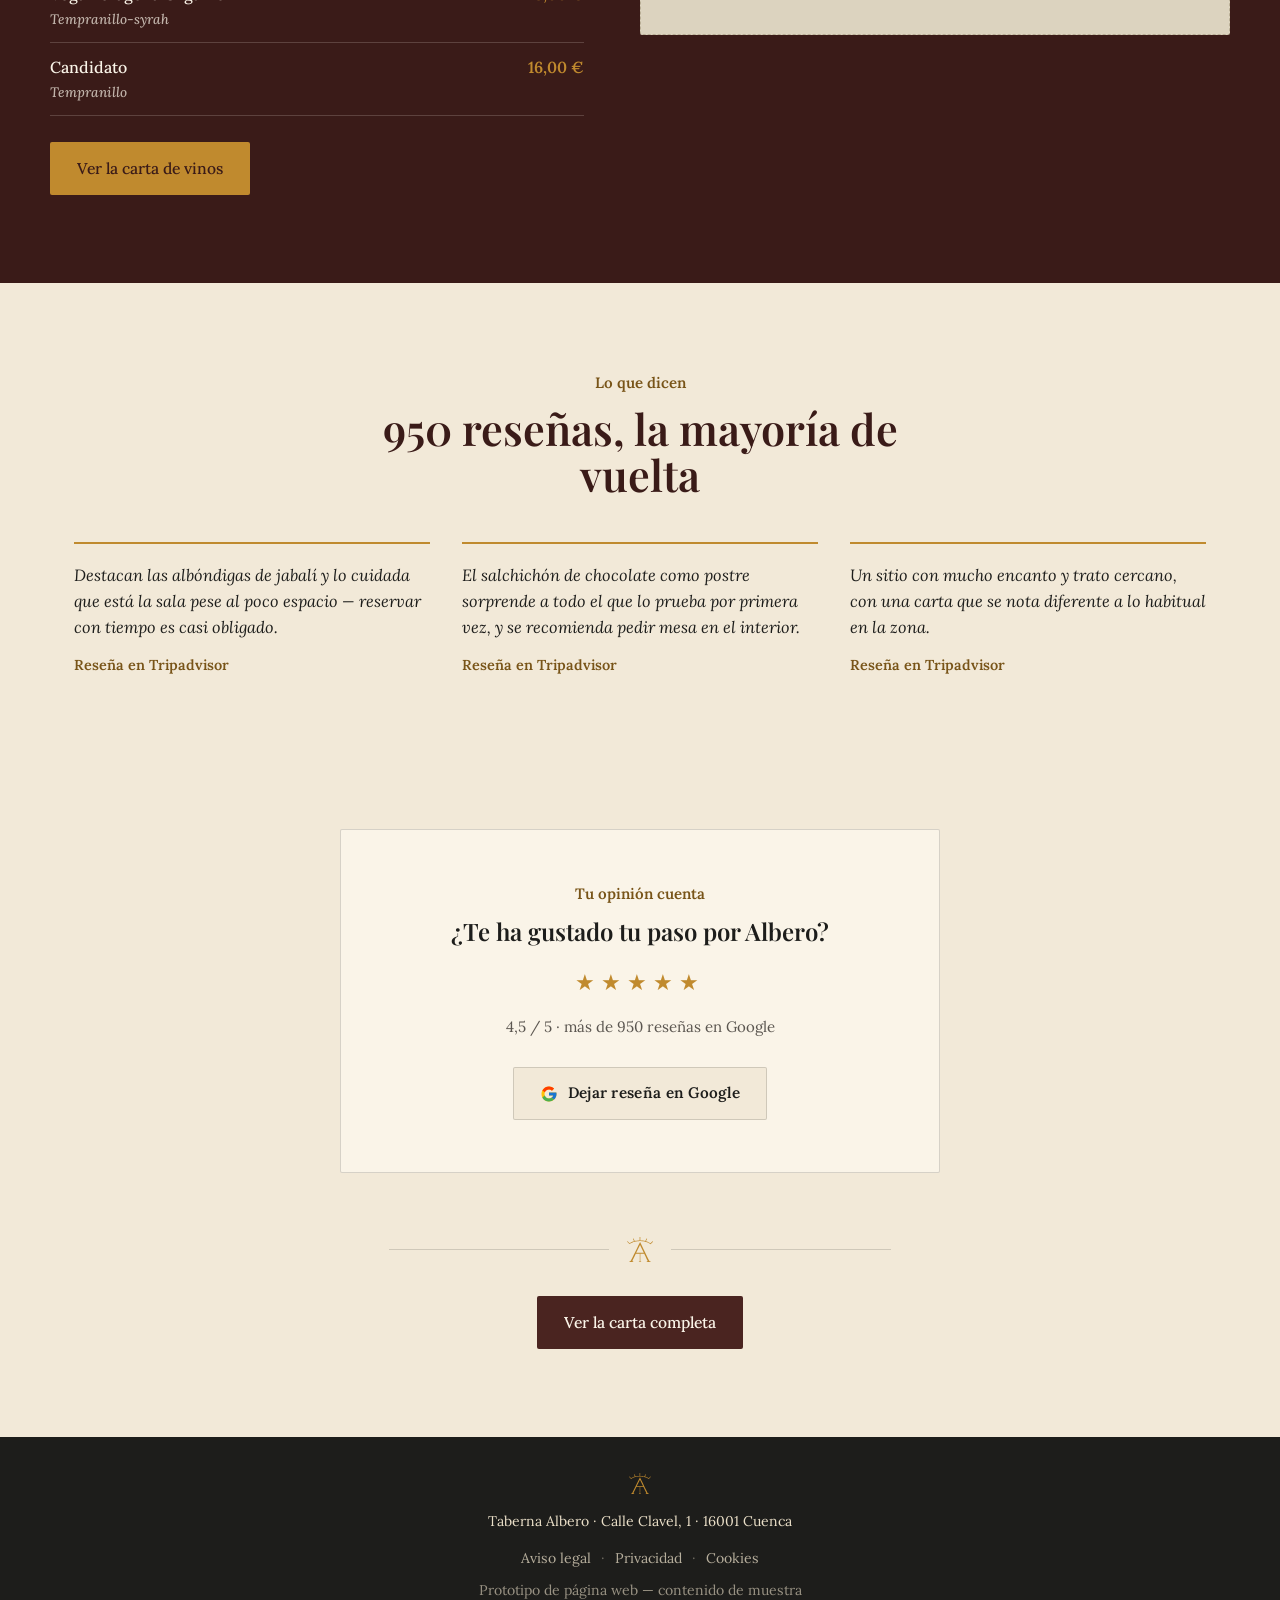
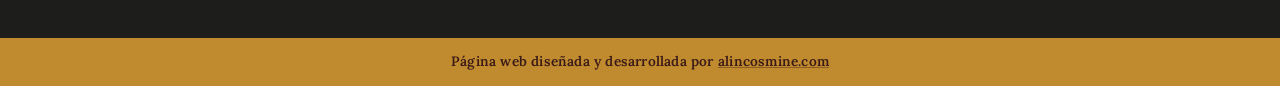
==== commit f5c4cc00: "Sustituye la foto del banner principal y oscurece el overlay Cambia la foto del hero de la portada p" ====
--- a/index.html
+++ b/index.html
@@ -100,7 +100,7 @@
 </a>
 <main id="main">
 <div class="hero">
-  <img class="hero-photo" src="img/barra-amarilla.jpg" alt="Barra de Taberna Albero">
+  <img class="hero-photo" src="img/hero-banner.jpg" alt="Interior de Taberna Albero">
   <div class="hero-inner">
     <span class="mark"><svg viewBox="0 0 927 889.61" xmlns="http://www.w3.org/2000/svg"><path d="M0,162l89,91,45-29,46-23,49-19,40-12,49-11,61-9,37-3,24-1h50l43,3,42,5,44,8,55,14,39,13,41,17,48,25,36,24,89-92-19-15-72,75h-2l-34-21-36-18-49-20-40-13,2-6,40-83-2-2-19-8-7,12-32,69-7,12-43-10-45-7-39-4-14-1-35-1V1l-1-1h-23l-1,122-51,2-46,5-42,7-33,8-7-12-37-80h-2l-20,10,40,89-41,12-38,15-52,26-28,18L19,147,0,162ZM820.96,869.26s-17.06-7.71-30-25.56c-15.56-21.46-148.08-292.05-324.92-663.66-174.41,356.8-303.47,616.3-319.95,646.83-6.16,11.4-17.21,29.01-37.44,40.3-10.32,5.77-19.82,8.1-25.17,9.13v13.31h144.52v-12.26c-12.41-3.03-20.98-7.59-26.61-11.35-1.68-1.12-2.22-1.59-2.61-1.96-9.47-9.1.39-34.12,4.94-44.49,36.43-74.5,72.86-149.01,109.29-223.52h142.14v259.73c-1.01,2.69-4.15,9.96-12,15.26-9.18,6.21-18.63,5.56-21.26,5.28v13.31h86.77v-12.62c-2.48.21-14.89,1.02-24.94-7.92-5.55-4.94-7.97-10.69-9-13.8v-259.27h137.28c64.27,135.34,109.94,230.68,117.36,242.98,1.13,1.87,5.43,8.56,3.91,16.19-1.23,6.19-5.73,10.14-8.12,12.23-9.2,8.07-20.51,8.64-24.94,8.61v13.11h144v-13.99c-5.49-.43-13.99-1.68-23.25-5.87ZM327,563.46l136.84-282.13,133.94,282.13h-270.78Z" fill="currentColor"/></svg></span>
     <h1>Taberna Albero</h1>
--- a/style.css
+++ b/style.css
@@ -213,7 +213,7 @@
 /* ---------- Hero ---------- */
 .hero{
   position:relative;
-  background:linear-gradient(180deg, rgba(29,20,10,.42), rgba(29,20,10,.62)), var(--wine-2);
+  background:linear-gradient(180deg, rgba(20,13,7,.62), rgba(20,13,7,.82)), var(--wine-2);
   color:var(--cream);
   overflow:hidden;
 }
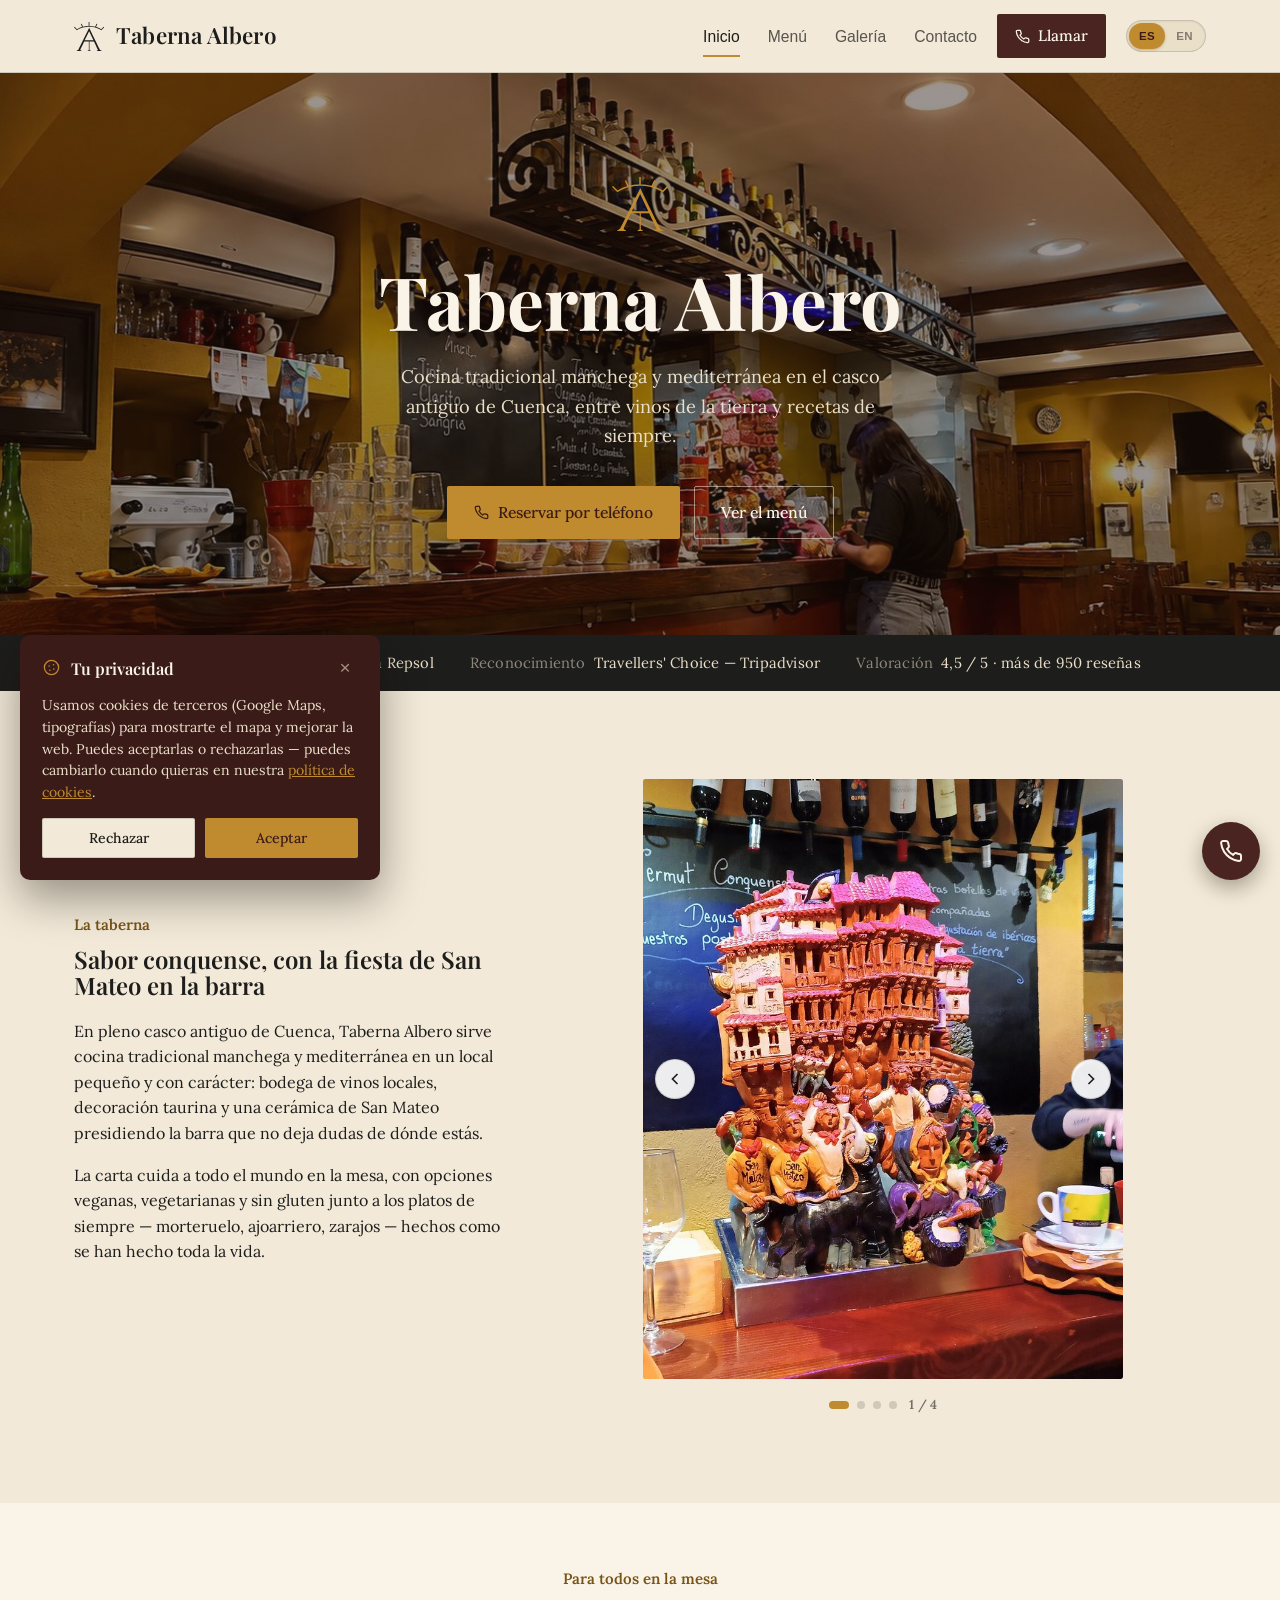
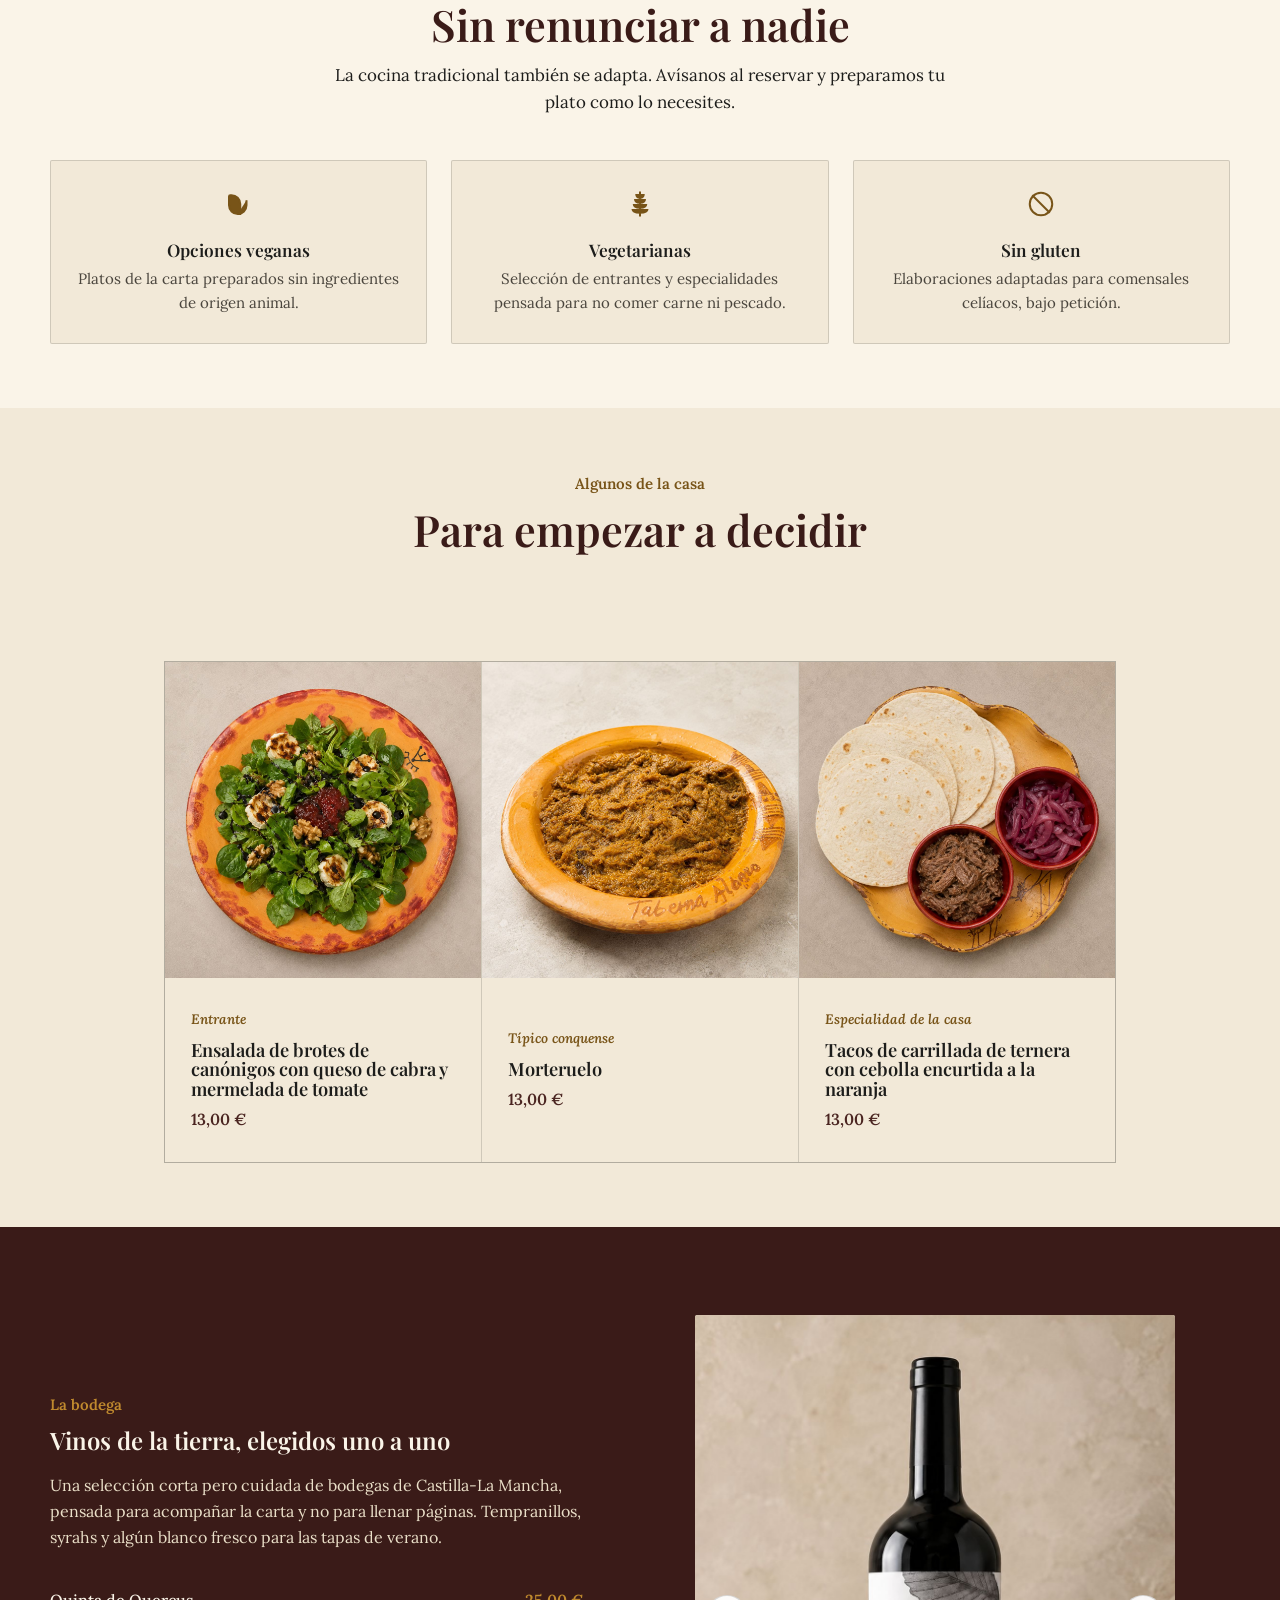
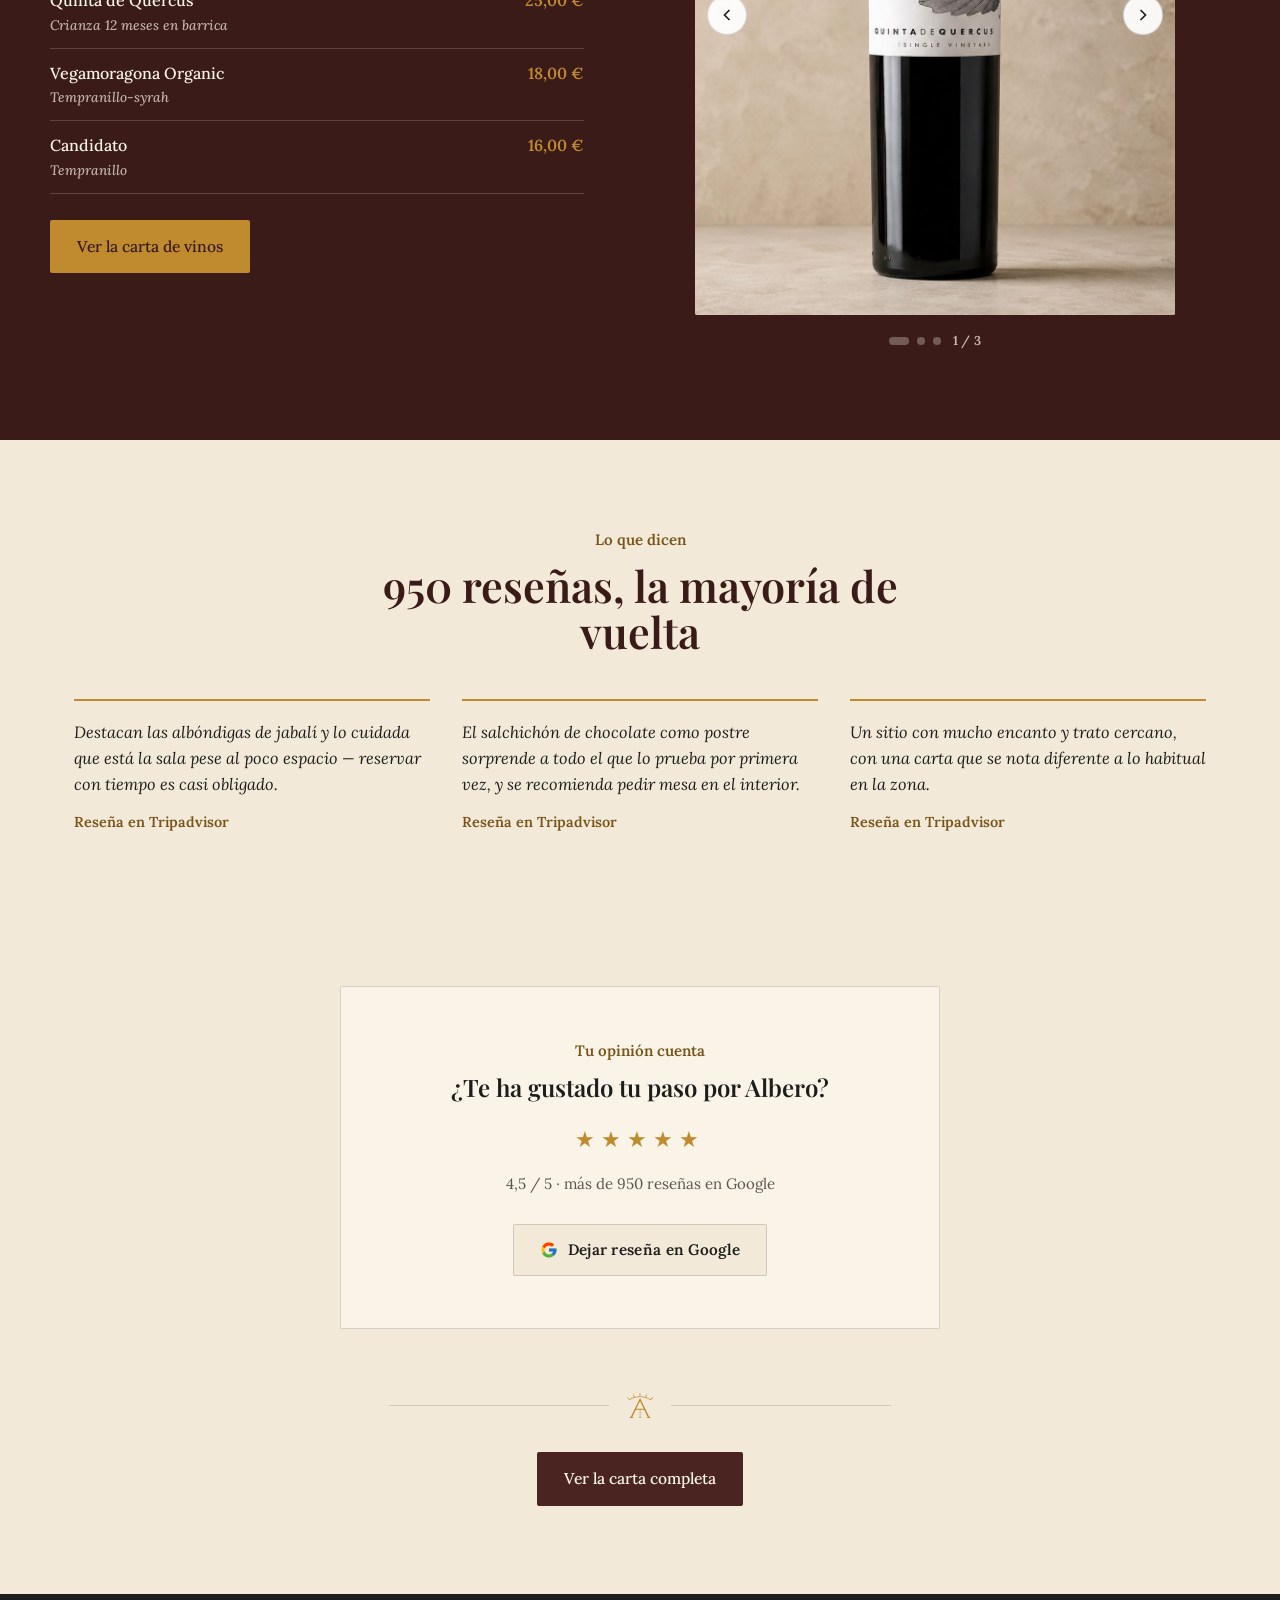
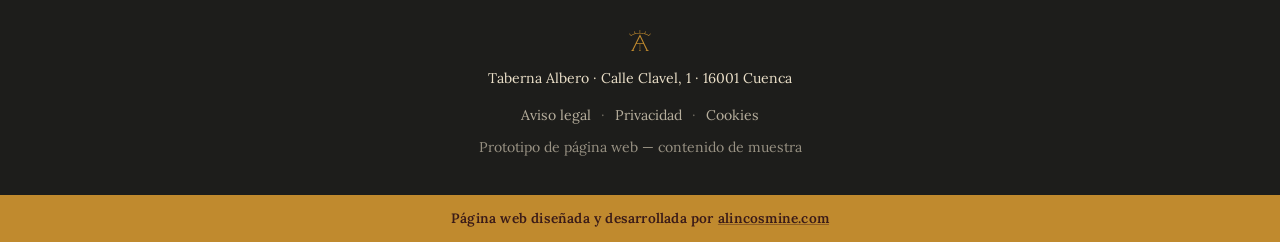
==== commit 19f11f79: "Añade carrusel de fotos a "La bodega" con los 3 vinos destacados Sustituye el placeholder "Foto: rin" ====
--- a/index.html
+++ b/index.html
@@ -215,7 +215,23 @@
 <div class="section bodega" style="max-width:none;">
   <div style="max-width:1180px; margin:0 auto;">
     <div class="about-grid reverse">
-      <div class="media"><div class="ph "><span class="mark" style="width:26px;height:25px;"><svg viewBox="0 0 24 24" fill="none" stroke="currentColor" stroke-width="1.6"><path d="M4 8h3l2-3h6l2 3h3a1 1 0 0 1 1 1v10a1 1 0 0 1-1 1H4a1 1 0 0 1-1-1V9a1 1 0 0 1 1-1z"/><circle cx="12" cy="14" r="3.5"/></svg></span><span>Foto: rincón de la bodega</span></div></div>
+      <div class="media">
+        <div class="photo-carousel" data-images='[{"src":"img/quinta-de-quercus.jpg","alt":"Quinta de Quercus"},{"src":"img/vegamoragona-organic.jpg","alt":"Vegamoragona Organic"},{"src":"img/candidato.jpg","alt":"Candidato"}]'>
+          <div class="photo-carousel-frame">
+            <img class="photo-carousel-img" src="img/quinta-de-quercus.jpg" alt="Quinta de Quercus">
+            <button class="carousel-arrow prev" type="button" aria-label="Foto anterior"><svg viewBox="0 0 24 24" fill="none" stroke="currentColor" stroke-width="2"><path d="M15 6l-6 6 6 6"/></svg></button>
+            <button class="carousel-arrow next" type="button" aria-label="Foto siguiente"><svg viewBox="0 0 24 24" fill="none" stroke="currentColor" stroke-width="2"><path d="M9 6l6 6-6 6"/></svg></button>
+          </div>
+          <div class="carousel-footer">
+            <div class="carousel-dots">
+              <button class="dot active" type="button" aria-label="Ir a la foto 1"></button>
+              <button class="dot" type="button" aria-label="Ir a la foto 2"></button>
+              <button class="dot" type="button" aria-label="Ir a la foto 3"></button>
+            </div>
+            <span class="carousel-count">1 / 3</span>
+          </div>
+        </div>
+      </div>
       <div>
         <div class="kicker">La bodega</div>
         <h2 style="margin-bottom:20px;">Vinos de la tierra, elegidos uno a uno</h2>
--- a/style.css
+++ b/style.css
@@ -320,6 +320,8 @@
 }
 .carousel-dots .dot.active{background:var(--ochre); width:20px; border-radius:4px;}
 .carousel-count{font-size:.8rem; font-weight:600; letter-spacing:.3px; color:var(--ink); opacity:.6;}
+.bodega .carousel-dots .dot{background:rgba(250,244,232,.3);}
+.bodega .carousel-count{color:var(--cream); opacity:.75;}
 
 .divider-mark{
   display:flex; align-items:center; justify-content:center; gap:18px;
